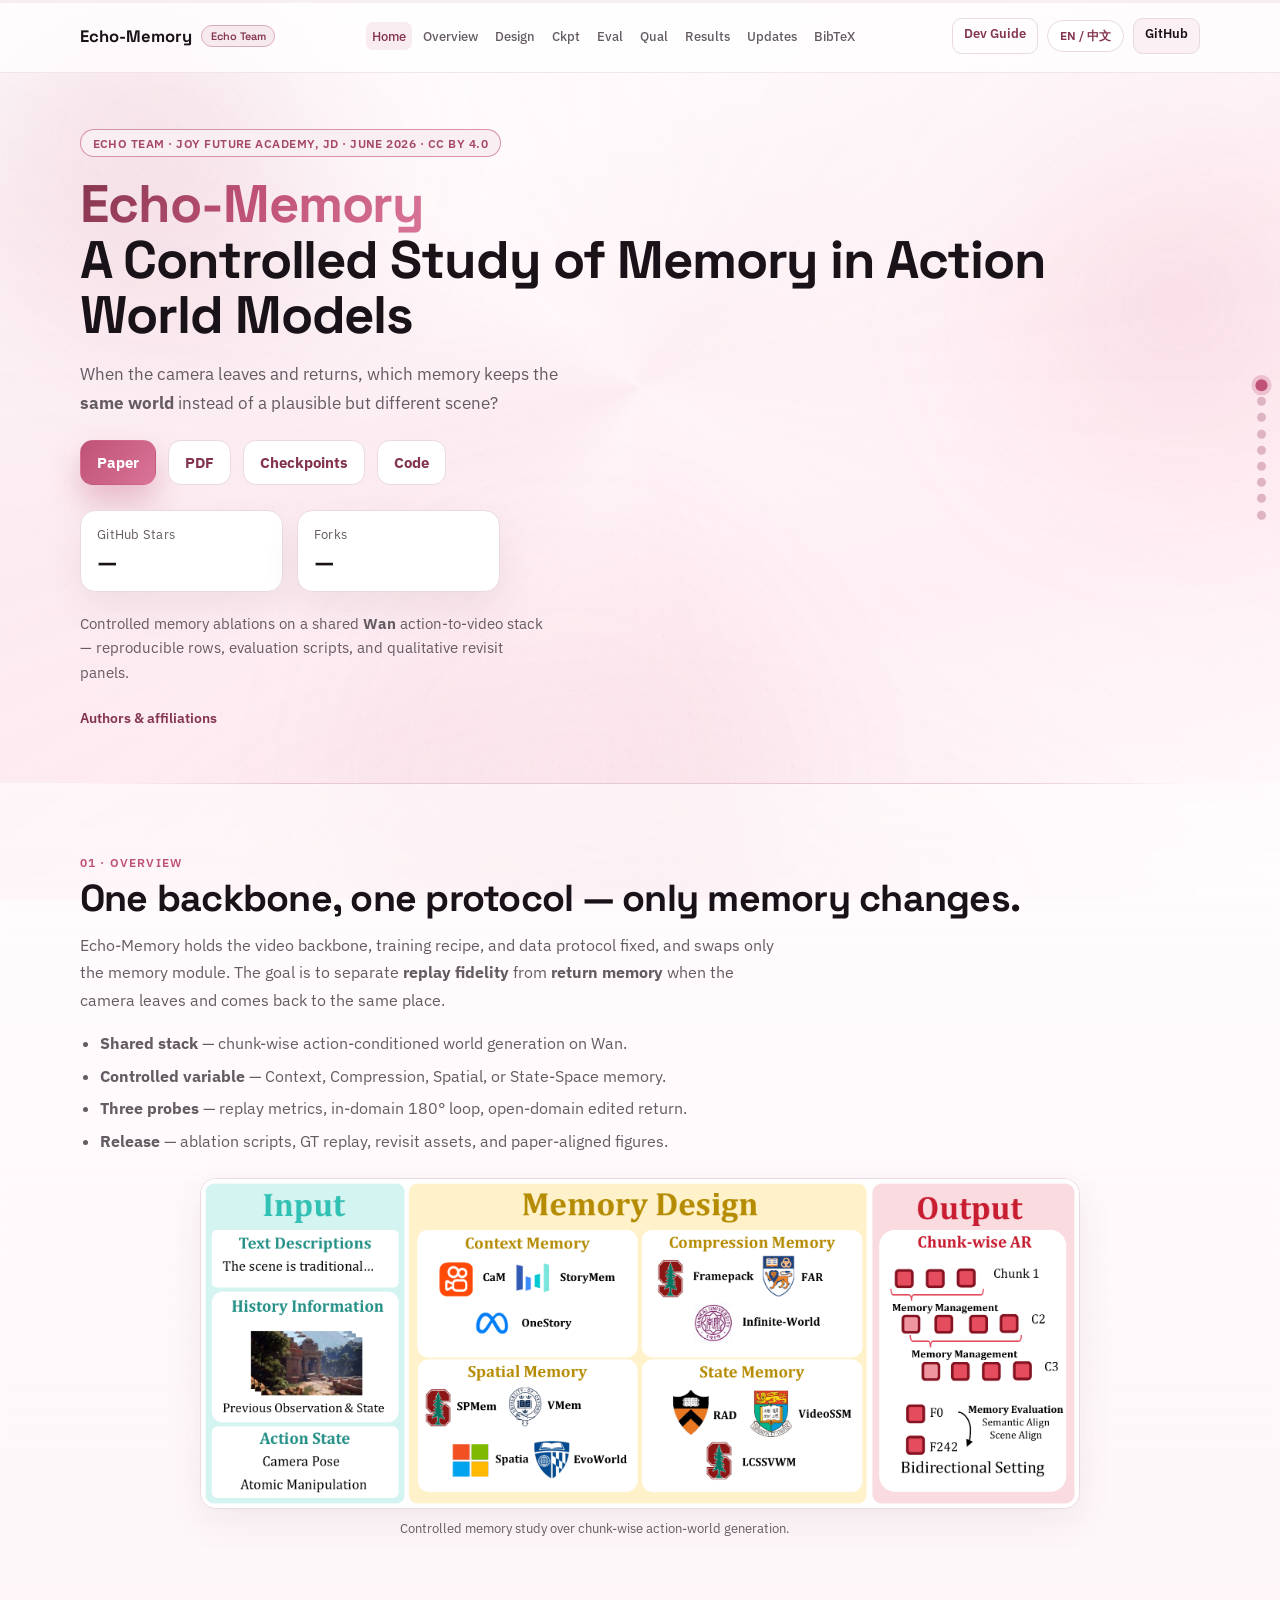
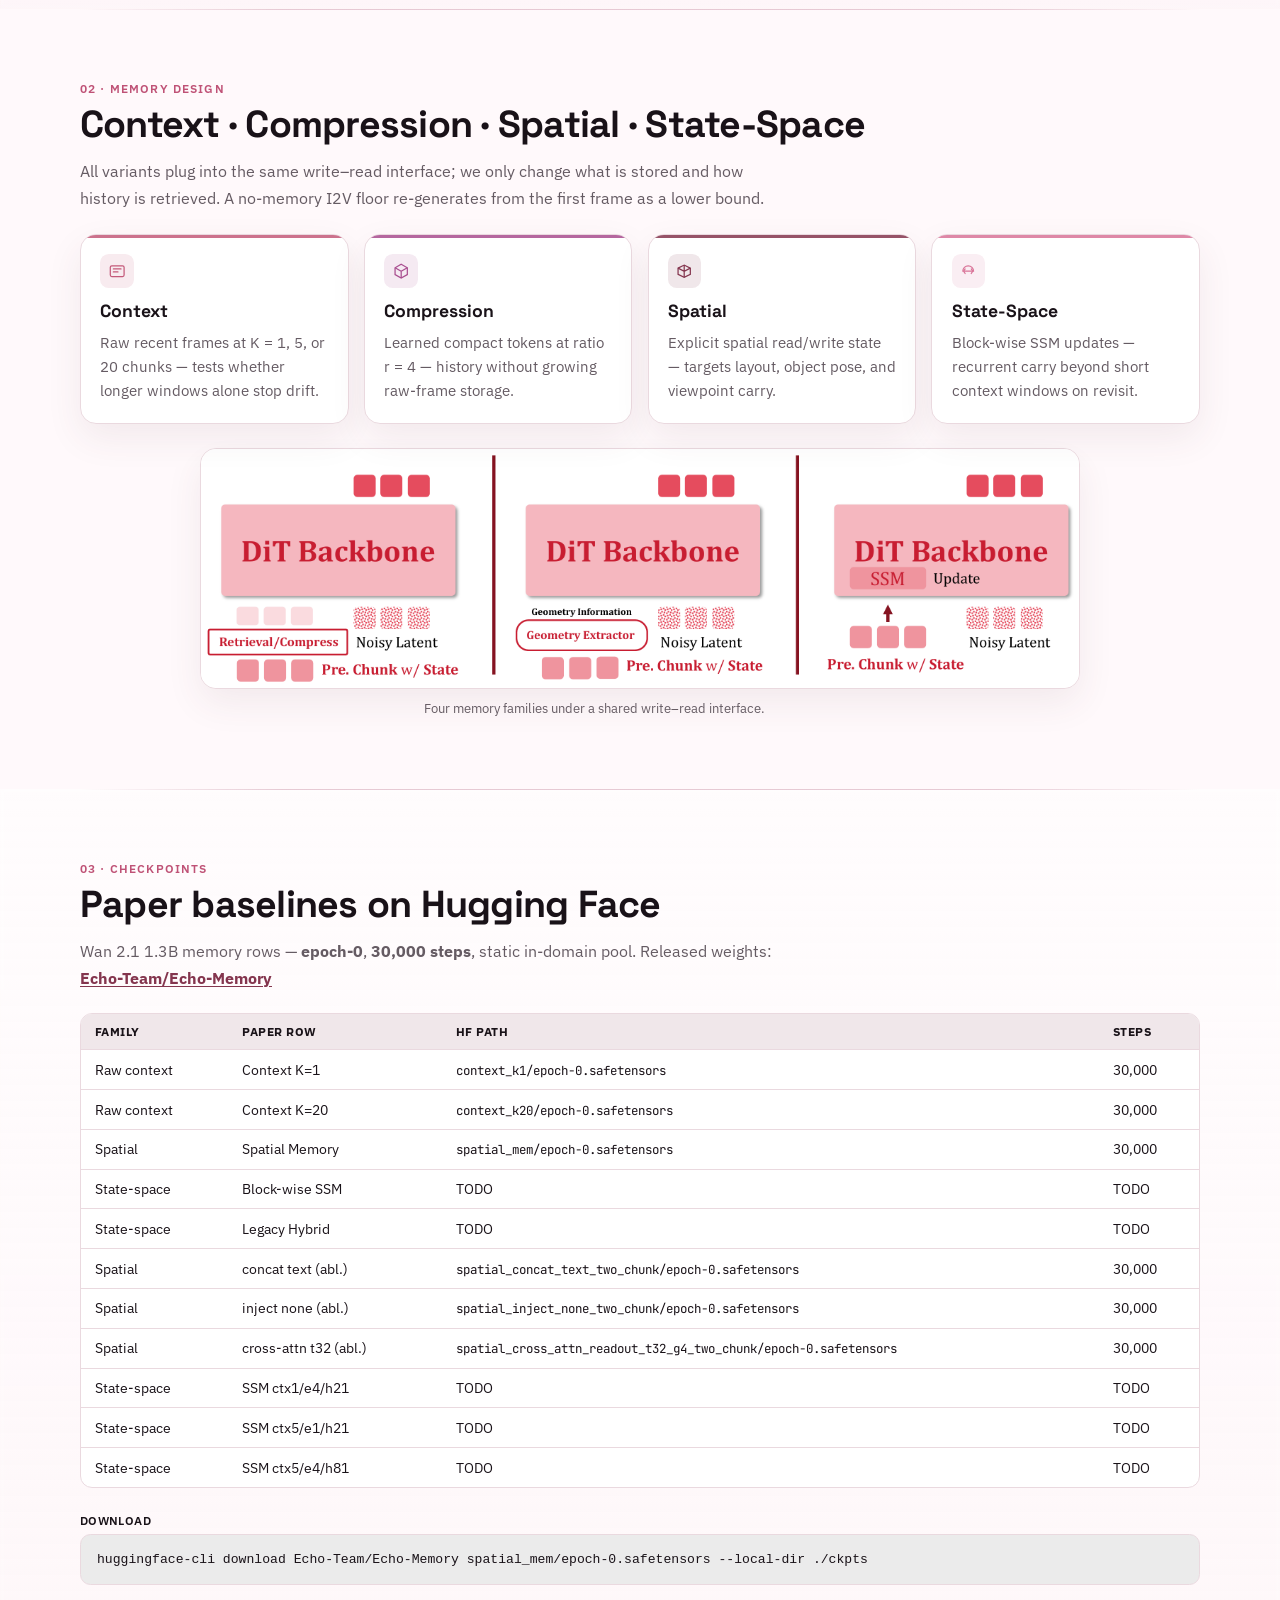
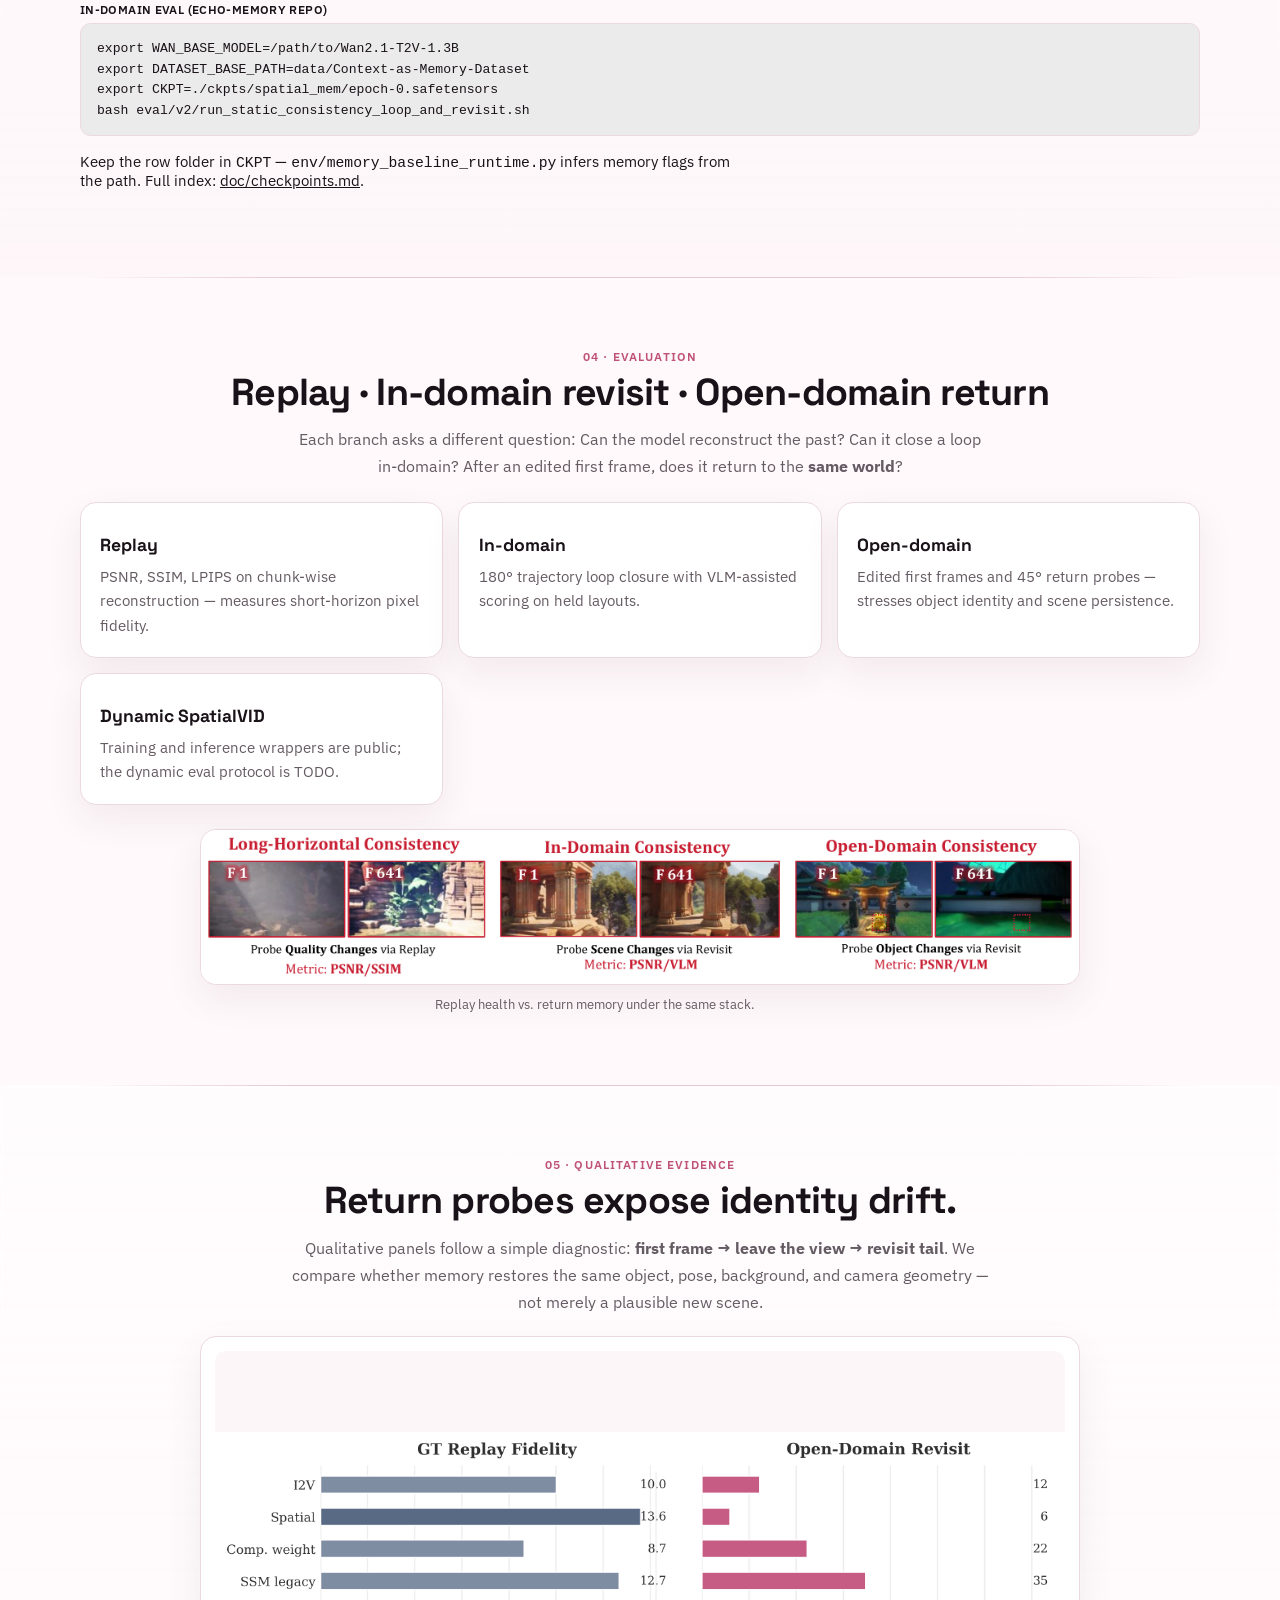
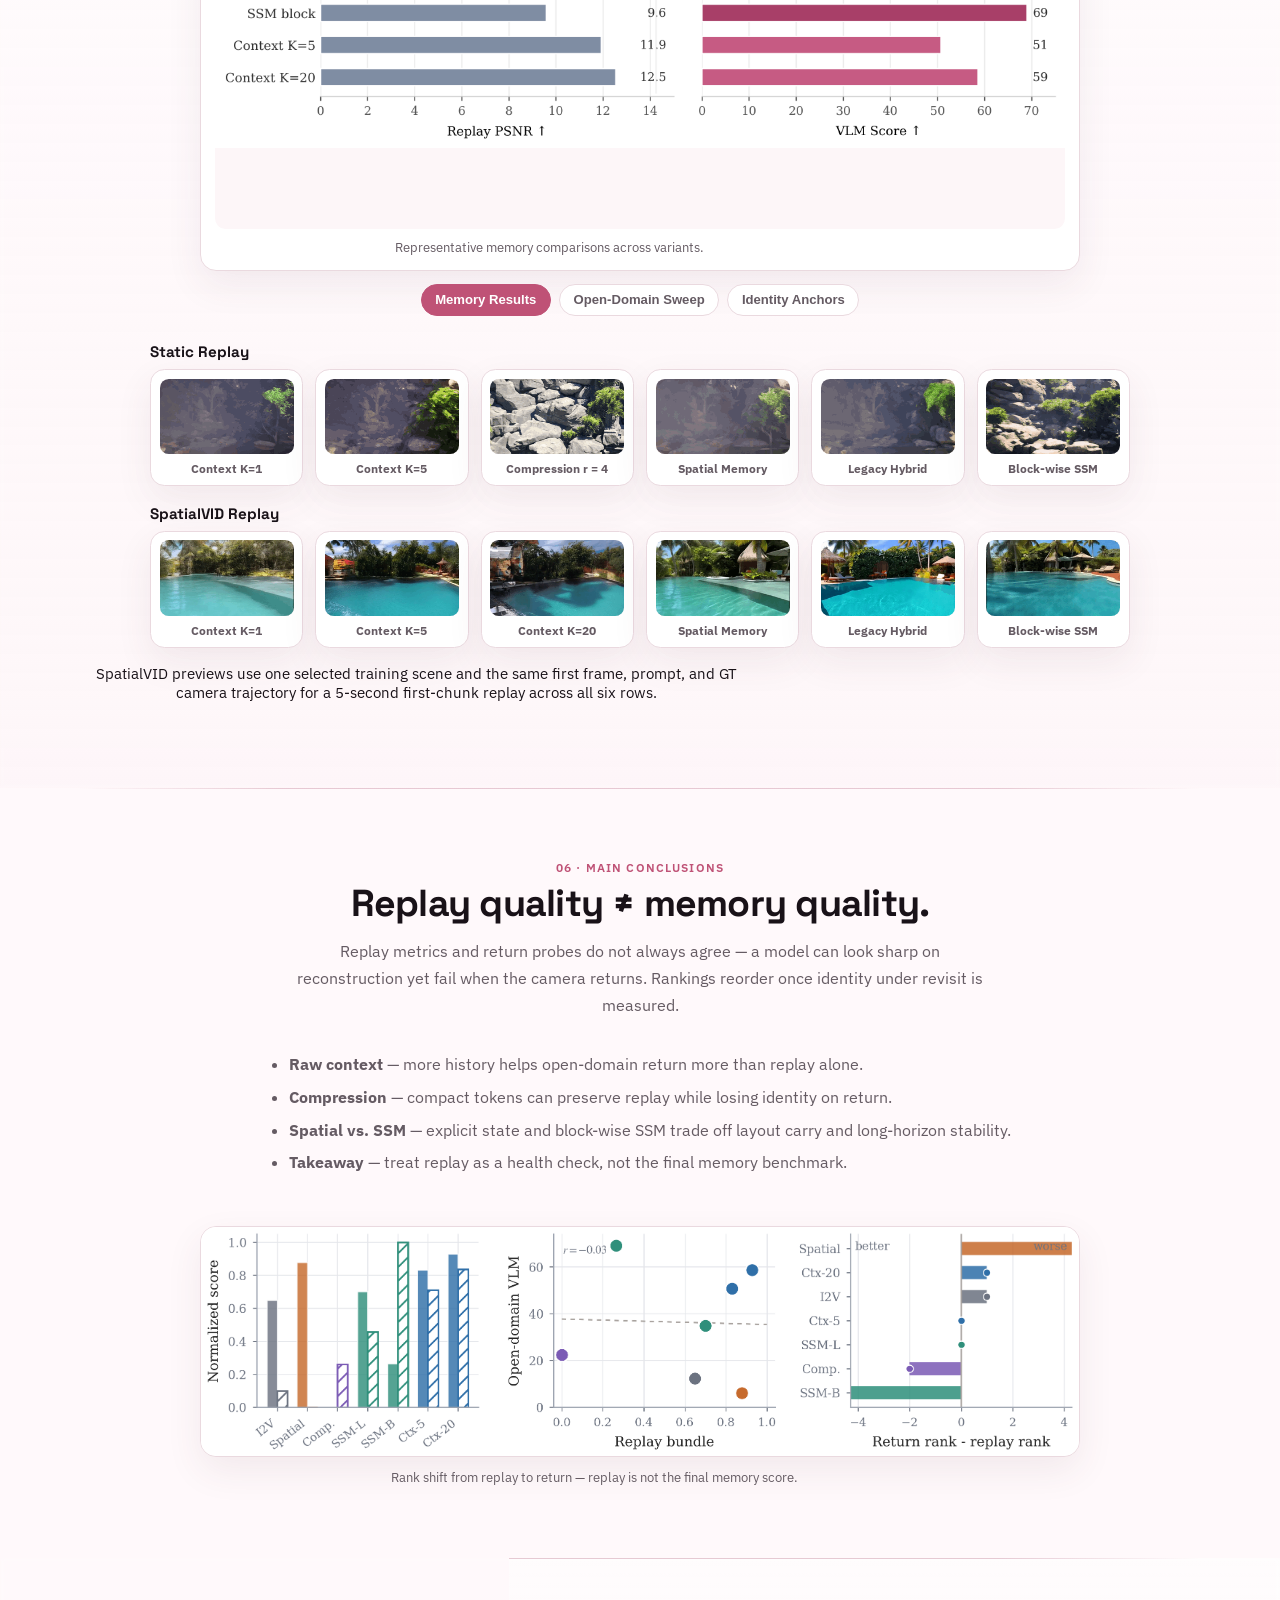
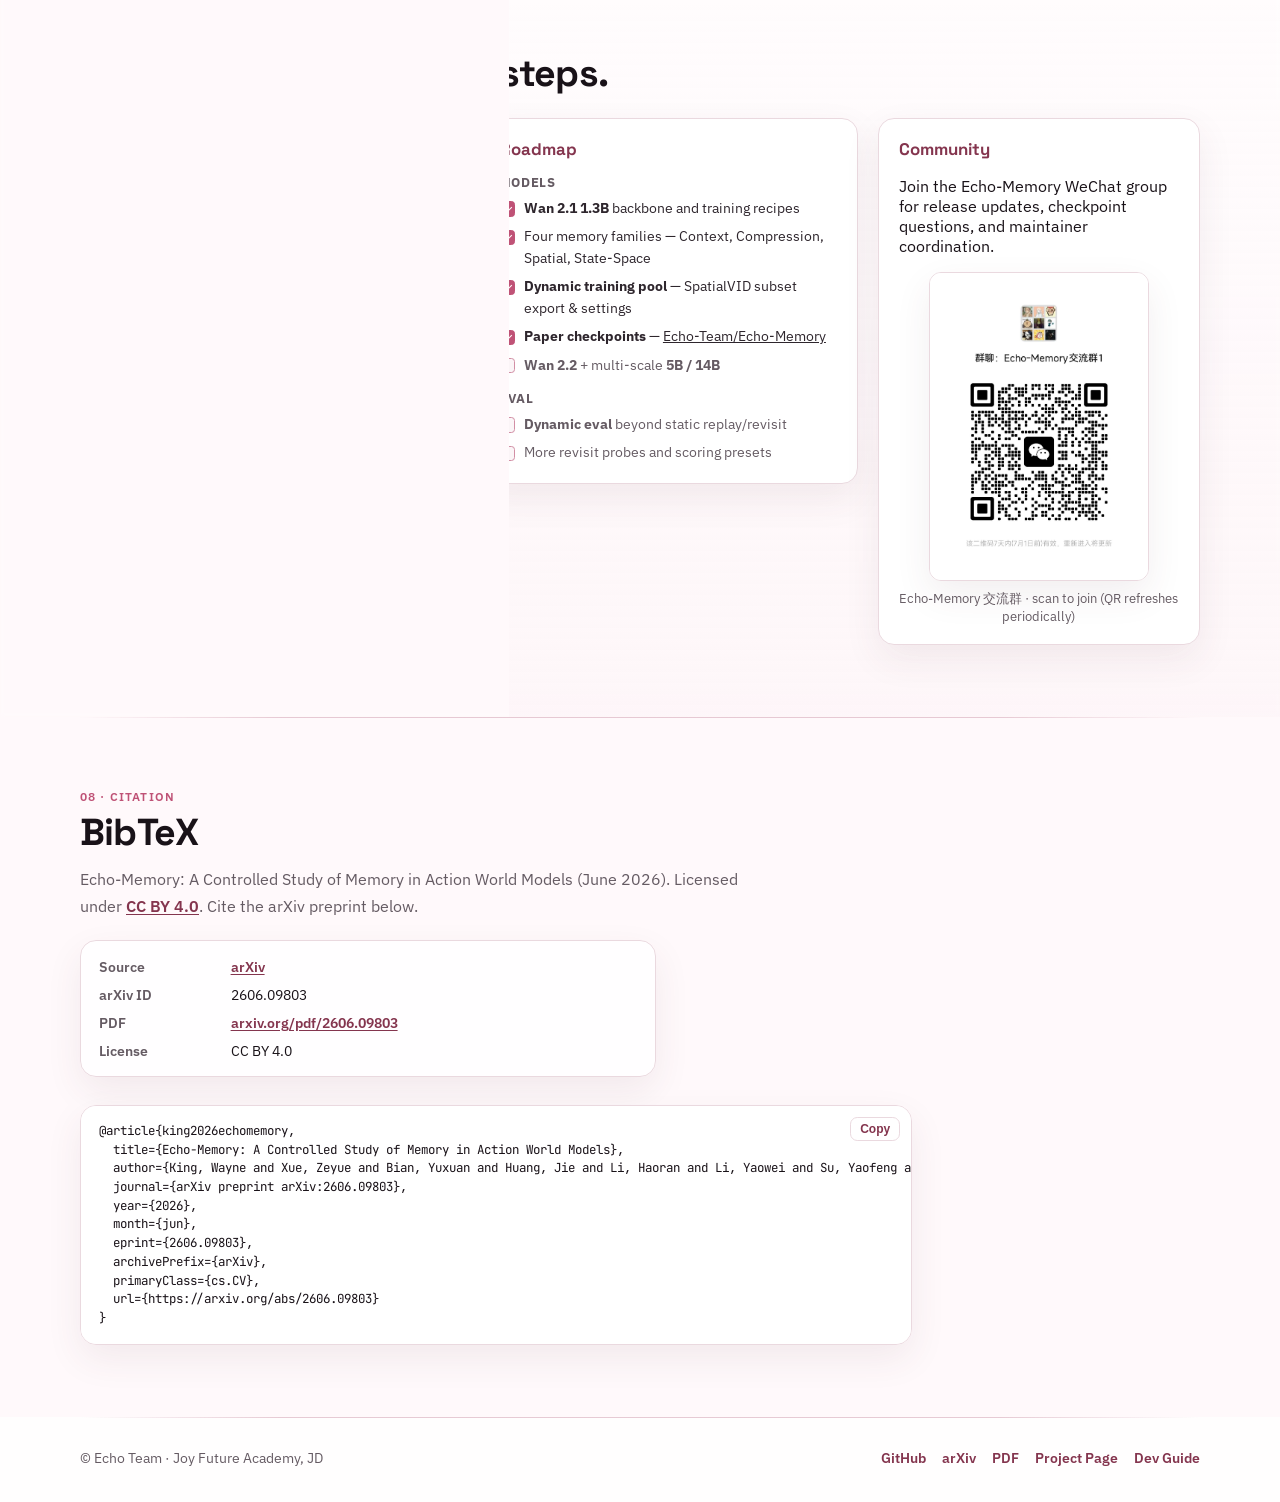
==== index.html @ b12a29c8 "Publish project page from main (80a9680)" ====
<!DOCTYPE html>
<html lang="en">
<head>
  <meta charset="utf-8" />
  <meta name="viewport" content="width=device-width, initial-scale=1" />
  <title>Echo-Memory | Echo Team</title>
  <meta
    name="description"
    content="Echo-Memory: A controlled study of memory mechanisms in action-conditioned world models."
  />
  <link rel="preconnect" href="https://fonts.googleapis.com" />
  <link rel="preconnect" href="https://fonts.gstatic.com" crossorigin />
  <link
    href="https://fonts.googleapis.com/css2?family=Space+Grotesk:wght@400;500;600;700&family=IBM+Plex+Sans:wght@400;500;600;700&family=JetBrains+Mono:wght@400;600&display=swap"
    rel="stylesheet"
  />
  <link rel="stylesheet" href="style.css?v=dev-i18n-v1" />
</head>
<body>
  <div class="scroll-progress" aria-hidden="true"><span class="scroll-progress__bar"></span></div>
  <!-- arXiv: https://arxiv.org/abs/2606.09803 -->
  <div class="page-shell">
    <div class="ambient-bg" aria-hidden="true">
      <div class="ambient-orb ambient-orb--rose"></div>
      <div class="ambient-orb ambient-orb--blush"></div>
      <div class="ambient-orb ambient-orb--pearl"></div>
      <div class="ambient-shimmer"></div>
    </div>
    <header class="top-nav" role="banner">
      <div class="container top-nav__inner">
        <a class="brand" href="#hero">
          <span class="brand-name">Echo-Memory</span>
          <span class="brand-team">Echo Team</span>
        </a>
        <nav class="nav-links" aria-label="Sections">
          <a class="nav-link" href="#hero" data-nav="hero">Home</a>
          <a class="nav-link" href="#overview" data-nav="overview">Overview</a>
          <a class="nav-link" href="#design" data-nav="design">Design</a>
          <a class="nav-link" href="#checkpoints" data-nav="checkpoints">Checkpoints</a>
          <a class="nav-link" href="#evaluation" data-nav="evaluation">Eval</a>
          <a class="nav-link" href="#evidence" data-nav="evidence">Evidence</a>
          <a class="nav-link" href="#findings" data-nav="findings">Results</a>
          <a class="nav-link" href="#updates" data-nav="updates">Updates</a>
          <a class="nav-link" href="#bibtex" data-nav="bibtex">BibTeX</a>
        </nav>
        <div class="nav-actions">
          <a class="action-btn action-btn--ghost" href="developer.html" data-i18n="nav.developer">Developer Guide</a>
          <button type="button" class="lang-toggle" id="lang-toggle" data-i18n-attr="aria-label:lang.switch" aria-label="Switch language">
            <span data-lang-current>EN</span> / <span data-lang-alt>中文</span>
          </button>
          <a
            class="action-btn"
            href="https://github.com/Echo-Team-Joy-Future-Academy-JD/Echo-Memory"
            target="_blank"
            rel="noopener noreferrer"
            data-i18n="nav.github"
          >GitHub</a>
          <button
            type="button"
            class="nav-toggle"
            aria-expanded="false"
            aria-controls="nav-menu-mobile"
            id="nav-toggle"
          >
            <span class="sr-only">Menu</span>
            <span></span><span></span><span></span>
          </button>
        </div>
      </div>
      <div class="nav-mobile container" id="nav-menu-mobile" hidden>
        <a class="nav-link" href="#hero" data-nav="hero">Home</a>
        <a class="nav-link" href="#overview" data-nav="overview">Overview</a>
        <a class="nav-link" href="#design" data-nav="design">Design</a>
        <a class="nav-link" href="#checkpoints" data-nav="checkpoints">Checkpoints</a>
        <a class="nav-link" href="#evaluation" data-nav="evaluation">Eval</a>
        <a class="nav-link" href="#evidence" data-nav="evidence">Evidence</a>
        <a class="nav-link" href="#findings" data-nav="findings">Results</a>
        <a class="nav-link" href="#updates" data-nav="updates">Updates</a>
        <a class="nav-link" href="developer.html" data-i18n="nav.developer">Developer Guide</a>
        <a class="nav-link" href="#bibtex" data-nav="bibtex">BibTeX</a>
      </div>
    </header>

    <aside class="slide-dots" aria-label="Section navigation">
      <button type="button" class="is-active" data-slide="hero" data-label="Home" aria-label="Home"></button>
      <button type="button" data-slide="overview" data-label="Overview" aria-label="Overview"></button>
      <button type="button" data-slide="design" data-label="Design" aria-label="Design"></button>
      <button type="button" data-slide="checkpoints" data-label="Checkpoints" aria-label="Checkpoints"></button>
      <button type="button" data-slide="evaluation" data-label="Eval" aria-label="Evaluation"></button>
      <button type="button" data-slide="evidence" data-label="Evidence" aria-label="Evidence"></button>
      <button type="button" data-slide="findings" data-label="Results" aria-label="Results"></button>
      <button type="button" data-slide="updates" data-label="Updates" aria-label="Updates"></button>
      <button type="button" data-slide="bibtex" data-label="BibTeX" aria-label="BibTeX"></button>
    </aside>

    <button type="button" class="back-top" id="back-top" data-i18n-attr="aria-label:backtop" aria-label="Back to top" hidden>
      <svg width="18" height="18" viewBox="0 0 24 24" fill="none" aria-hidden="true">
        <path d="M12 19V5M12 5l-6 6M12 5l6 6" stroke="currentColor" stroke-width="2" stroke-linecap="round" stroke-linejoin="round"/>
      </svg>
    </button>

    <div class="lightbox" id="lightbox" hidden role="dialog" aria-modal="true" data-i18n-attr="aria-label:lightbox.label" aria-label="Expanded figure">
      <button type="button" class="lightbox__close" data-i18n-attr="aria-label:lightbox.close" aria-label="Close">&times;</button>
      <figure class="lightbox__inner">
        <img src="" alt="" id="lightbox-img" />
        <figcaption id="lightbox-caption"></figcaption>
      </figure>
    </div>

    <main id="main-content">
      <section id="hero" class="section section--compact reveal" data-section="hero">
        <div class="container hero hero--single">
          <div>
            <div class="hero-badge" data-i18n="hero.badge">Echo Team · Joy Future Academy, JD · June 2026 · CC BY 4.0</div>
            <h1 class="hero-title">
              <span class="hero-highlight">Echo-Memory</span>
              <br />
              <span data-i18n="hero.title.line2">A Controlled Study of Memory in Action World Models</span>
            </h1>
            <p class="hero-subtitle" data-i18n-html="hero.subtitle">
              When the camera leaves and returns, which memory keeps the <strong>same world</strong>
              instead of a plausible but different scene?
            </p>
            <div class="hero-cta-group">
              <a
                class="cta cta--primary"
                href="https://arxiv.org/abs/2606.09803"
                target="_blank"
                rel="noopener noreferrer"
                data-i18n="hero.cta.paper"
              >Paper</a>
              <a
                class="cta cta--secondary"
                href="https://arxiv.org/pdf/2606.09803"
                target="_blank"
                rel="noopener noreferrer"
                data-i18n="hero.cta.pdf"
              >PDF</a>
              <a
                class="cta cta--secondary"
                href="https://huggingface.co/Echo-Team/Echo-Memory"
                target="_blank"
                rel="noopener noreferrer"
                data-i18n="hero.cta.ckpt"
              >Checkpoints</a>
              <a
                class="cta cta--secondary"
                href="https://github.com/Echo-Team-Joy-Future-Academy-JD/Echo-Memory"
                target="_blank"
                rel="noopener noreferrer"
                data-i18n="hero.cta.code"
              >Code</a>
            </div>

            <div class="metrics-grid metrics-grid--duo">
              <a
                class="metric-card"
                href="https://github.com/Echo-Team-Joy-Future-Academy-JD/Echo-Memory/stargazers"
                target="_blank"
                rel="noopener noreferrer"
                data-badge-url="https://img.shields.io/github/stars/Echo-Team-Joy-Future-Academy-JD/Echo-Memory.json"
              >
                <span class="metric-label" data-i18n="hero.metric.stars">GitHub Stars</span>
                <strong class="metric-value" data-metric-value data-fallback="—">—</strong>
              </a>
              <a
                class="metric-card"
                href="https://github.com/Echo-Team-Joy-Future-Academy-JD/Echo-Memory/network/members"
                target="_blank"
                rel="noopener noreferrer"
                data-badge-url="https://img.shields.io/github/forks/Echo-Team-Joy-Future-Academy-JD/Echo-Memory.json"
              >
                <span class="metric-label" data-i18n="hero.metric.forks">Forks</span>
                <strong class="metric-value" data-metric-value data-fallback="—">—</strong>
              </a>
            </div>

            <p class="hero-note" data-i18n-html="hero.note">
              Controlled memory ablations on a shared <strong>Wan</strong> action-to-video stack —
              reproducible rows, evaluation scripts, and qualitative revisit panels.
            </p>

            <details class="authors-fold">
              <summary data-i18n="hero.authors.summary">Authors &amp; affiliations</summary>
              <p class="authors">
                Wayne King, Zeyue Xue, Yuxuan Bian, Jie Huang, Haoran Li, Yaowei Li,
                Yaofeng Su, Yuming Li, Haoyu Wang, Shiyi Zhang, Songchun Zhang,
                Yuwei Niu, Sihan Xu, Junhao Zhuang, Haoyang Huang, Nan Duan
              </p>
              <p class="affiliations" data-i18n="hero.affiliations">
                HKU · Joy Future Academy, JD · CUHK · PKU · Fudan · Tsinghua · HKUST · UMich
              </p>
            </details>
          </div>
        </div>
      </section>

      <section id="overview" class="section reveal" data-section="overview">
        <div class="container">
          <p class="section-kicker" data-i18n="overview.kicker">01 · Overview</p>
          <h2 class="section-title" data-i18n="overview.title">One backbone, one protocol — only memory changes.</h2>
          <p class="section-lead" data-i18n-html="overview.lead">
            Echo-Memory holds the video backbone, training recipe, and data protocol fixed, and
            swaps only the memory module. The goal is to separate <strong>replay fidelity</strong>
            from <strong>return memory</strong> when the camera leaves and comes back to the same place.
          </p>
          <ul class="bullet-list">
            <li data-i18n-html="overview.b1"><strong>Shared stack</strong> — chunk-wise action-conditioned world generation on Wan.</li>
            <li data-i18n-html="overview.b2"><strong>Controlled variable</strong> — Context, Compression, Spatial, or State-Space memory.</li>
            <li data-i18n-html="overview.b3"><strong>Three probes</strong> — replay metrics, in-domain 180° loop, open-domain edited return.</li>
            <li data-i18n-html="overview.b4"><strong>Release</strong> — ablation scripts, GT replay, revisit assets, and paper-aligned figures.</li>
          </ul>
          <figure class="section-figure" data-zoomable>
            <img src="assets/figure_1_abs_framework.png?v=fig1-crop" data-i18n-attr="alt:overview.fig.alt" alt="Echo-Memory framework overview" />
            <figcaption data-i18n-html="overview.fig.cap">Controlled memory study over chunk-wise action-world generation. <span class="zoom-hint">Click to expand</span></figcaption>
          </figure>
        </div>
      </section>

      <section id="design" class="section reveal" data-section="design">
        <div class="container">
          <p class="section-kicker" data-i18n="design.kicker">02 · Memory Design</p>
          <h2 class="section-title" data-i18n="design.title">Context · Compression · Spatial · State-Space</h2>
          <p class="section-lead" data-i18n="design.lead">
            All variants plug into the same write–read interface; we only change what is stored and how
            history is retrieved. A no-memory I2V floor re-generates from the first frame as a lower bound.
          </p>
          <div class="feature-grid">
            <article class="card card--accent" data-accent="context">
              <div class="card-icon" aria-hidden="true">
                <svg viewBox="0 0 24 24" fill="none"><rect x="3" y="5" width="18" height="14" rx="2" stroke="currentColor" stroke-width="1.6"/><path d="M7 9h10M7 13h6" stroke="currentColor" stroke-width="1.6" stroke-linecap="round"/></svg>
              </div>
              <h3 data-i18n="design.context.title">Context</h3>
              <p data-i18n="design.context.body">Raw recent frames at K = 1, 5, or 20 chunks — tests whether longer windows alone stop drift.</p>
            </article>
            <article class="card card--accent" data-accent="compression">
              <div class="card-icon" aria-hidden="true">
                <svg viewBox="0 0 24 24" fill="none"><path d="M12 3l8 4.5v9L12 21l-8-4.5v-9L12 3z" stroke="currentColor" stroke-width="1.6"/><path d="M12 12l8-4.5M12 12v9M12 12L4 7.5" stroke="currentColor" stroke-width="1.6"/></svg>
              </div>
              <h3 data-i18n="design.compression.title">Compression</h3>
              <p data-i18n="design.compression.body">Learned compact tokens at ratio r = 4 — history without growing raw-frame storage.</p>
            </article>
            <article class="card card--accent" data-accent="spatial">
              <div class="card-icon" aria-hidden="true">
                <svg viewBox="0 0 24 24" fill="none"><path d="M4 8l8-4 8 4v8l-8 4-8-4V8z" stroke="currentColor" stroke-width="1.6"/><path d="M12 4v16M4 8l8 4 8-4" stroke="currentColor" stroke-width="1.6"/></svg>
              </div>
              <h3 data-i18n="design.spatial.title">Spatial</h3>
              <p data-i18n="design.spatial.body">Explicit spatial read/write state — targets layout, object pose, and viewpoint carry.</p>
            </article>
            <article class="card card--accent" data-accent="ssm">
              <div class="card-icon" aria-hidden="true">
                <svg viewBox="0 0 24 24" fill="none"><path d="M5 12a7 7 0 0114 0" stroke="currentColor" stroke-width="1.6" stroke-linecap="round"/><path d="M8 12h8M16 9l2 3-2 3M8 9l-2 3 2 3" stroke="currentColor" stroke-width="1.6" stroke-linecap="round" stroke-linejoin="round"/></svg>
              </div>
              <h3 data-i18n="design.ssm.title">State-Space</h3>
              <p data-i18n="design.ssm.body">Block-wise SSM updates — recurrent carry beyond short context windows on revisit.</p>
            </article>
          </div>
          <figure class="section-figure" data-zoomable>
            <img src="assets/figure_2_mem_overview.png" data-i18n-attr="alt:design.fig.alt" alt="Memory design matrix" />
            <figcaption data-i18n-html="design.fig.cap">Four memory families under a shared write–read interface. <span class="zoom-hint">Click to expand</span></figcaption>
          </figure>
        </div>
      </section>

      <section id="checkpoints" class="section reveal" data-section="checkpoints">
        <div class="container">
          <p class="section-kicker" data-i18n="ckpt.kicker">03 · Checkpoints</p>
          <h2 class="section-title" data-i18n="ckpt.title">Paper baselines on Hugging Face</h2>
          <p class="section-lead" data-i18n-html="ckpt.lead">
            Wan 2.1 1.3B memory rows — <strong>epoch-0</strong>, <strong>30,000 steps</strong>, static in-domain pool.
            Released weights:
            <a href="https://huggingface.co/Echo-Team/Echo-Memory" target="_blank" rel="noopener noreferrer"><strong>Echo-Team/Echo-Memory</strong></a>
          </p>
          <div class="table-wrap">
            <table class="ckpt-table">
              <thead>
                <tr>
                  <th data-i18n="ckpt.th.family">Family</th>
                  <th data-i18n="ckpt.th.row">Paper row</th>
                  <th data-i18n="ckpt.th.path">HF path</th>
                  <th data-i18n="ckpt.th.steps">Steps</th>
                </tr>
              </thead>
              <tbody>
                <tr><td>Raw context</td><td>Context K=1</td><td><code>context_k1/epoch-0.safetensors</code></td><td>30,000</td></tr>
                <tr><td>Raw context</td><td>Context K=20</td><td><code>context_k20/epoch-0.safetensors</code></td><td>30,000</td></tr>
                <tr><td>Spatial</td><td>Spatial Memory</td><td><code>spatial_mem/epoch-0.safetensors</code></td><td>30,000</td></tr>
                <tr><td>State-space</td><td>Block-wise SSM</td><td>TODO</td><td>TODO</td></tr>
                <tr><td>State-space</td><td>Legacy Hybrid</td><td>TODO</td><td>TODO</td></tr>
                <tr><td>Spatial</td><td>concat text (abl.)</td><td><code>spatial_concat_text_two_chunk/epoch-0.safetensors</code></td><td>30,000</td></tr>
                <tr><td>Spatial</td><td>inject none (abl.)</td><td><code>spatial_inject_none_two_chunk/epoch-0.safetensors</code></td><td>30,000</td></tr>
                <tr><td>Spatial</td><td>cross-attn t32 (abl.)</td><td><code>spatial_cross_attn_readout_t32_g4_two_chunk/epoch-0.safetensors</code></td><td>30,000</td></tr>
                <tr><td>State-space</td><td>SSM ctx1/e4/h21</td><td>TODO</td><td>TODO</td></tr>
                <tr><td>State-space</td><td>SSM ctx5/e1/h21</td><td>TODO</td><td>TODO</td></tr>
                <tr><td>State-space</td><td>SSM ctx5/e4/h81</td><td>TODO</td><td>TODO</td></tr>
              </tbody>
            </table>
          </div>
          <div class="code-block-wrap">
            <p class="code-block-label" data-i18n="ckpt.label.download">Download</p>
            <pre class="code-block"><code>huggingface-cli download Echo-Team/Echo-Memory spatial_mem/epoch-0.safetensors --local-dir ./ckpts</code></pre>
          </div>
          <div class="code-block-wrap">
            <p class="code-block-label" data-i18n="ckpt.label.eval">In-domain eval (Echo-Memory repo)</p>
            <pre class="code-block"><code>export WAN_BASE_MODEL=/path/to/Wan2.1-T2V-1.3B
export DATASET_BASE_PATH=data/Context-as-Memory-Dataset
export CKPT=./ckpts/spatial_mem/epoch-0.safetensors
bash eval/v2/run_static_consistency_loop_and_revisit.sh</code></pre>
          </div>
          <p class="section-note" data-i18n-html="ckpt.note">
            Keep the row folder in <code>CKPT</code> — <code>env/memory_baseline_runtime.py</code> infers memory flags from the path.
            Full index:
            <a href="https://github.com/Echo-Team-Joy-Future-Academy-JD/Echo-Memory/blob/main/doc/checkpoints.md" target="_blank" rel="noopener noreferrer">doc/checkpoints.md</a>.
          </p>
        </div>
      </section>

      <section id="evaluation" class="section section--center reveal" data-section="evaluation">
        <div class="container">
          <p class="section-kicker" data-i18n="eval.kicker">04 · Evaluation</p>
          <h2 class="section-title" data-i18n="eval.title">Replay · In-domain revisit · Open-domain return</h2>
          <p class="section-lead" data-i18n-html="eval.lead">
            Each branch asks a different question: Can the model reconstruct the past? Can it close a loop
            in-domain? After an edited first frame, does it return to the <strong>same world</strong>?
          </p>
          <div class="feature-grid feature-grid--three">
            <article class="card">
              <h3 data-i18n="eval.replay.title">Replay</h3>
              <p data-i18n="eval.replay.body">PSNR, SSIM, LPIPS on chunk-wise reconstruction — measures short-horizon pixel fidelity.</p>
            </article>
            <article class="card">
              <h3 data-i18n="eval.indomain.title">In-domain</h3>
              <p data-i18n="eval.indomain.body">180° trajectory loop closure with VLM-assisted scoring on held layouts.</p>
            </article>
            <article class="card">
              <h3 data-i18n="eval.opendomain.title">Open-domain</h3>
              <p data-i18n="eval.opendomain.body">Edited first frames and 45° return probes — stresses object identity and scene persistence.</p>
            </article>
            <article class="card">
              <h3 data-i18n="eval.dynamic.title">Dynamic SpatialVID</h3>
              <p data-i18n="eval.dynamic.body">Training and inference wrappers are public; the dynamic eval protocol is TODO.</p>
            </article>
          </div>
          <figure class="section-figure" data-zoomable>
            <img src="assets/figure_3_mem_eval.png" data-i18n-attr="alt:eval.fig.alt" alt="Three-branch evaluation summary" />
            <figcaption data-i18n-html="eval.fig.cap">Replay health vs. return memory under the same stack. <span class="zoom-hint">Click to expand</span></figcaption>
          </figure>
        </div>
      </section>

      <section id="evidence" class="section section--center reveal" data-section="evidence">
        <div class="container">
          <p class="section-kicker" data-i18n="evidence.kicker">05 · Qualitative Evidence</p>
          <h2 class="section-title" data-i18n="evidence.title">Return probes expose identity drift.</h2>
          <p class="section-lead" data-i18n-html="evidence.lead">
            Qualitative panels follow a simple diagnostic: <strong>first frame → leave the view → revisit tail</strong>.
            We compare whether memory restores the same object, pose, background, and camera geometry —
            not merely a plausible new scene.
          </p>
          <div class="qual-viewer" data-qual-viewer>
            <figure class="qual-stage" data-zoomable>
              <div class="qual-stage__media">
                <img
                  data-qual-image
                  class="is-active"
                  src="assets/representative_memory_results.png"
                  alt="Representative memory comparisons"
                />
              </div>
              <figcaption data-qual-caption data-i18n-html="evidence.cap1">Representative memory comparisons across variants. <span class="zoom-hint">Click to expand</span></figcaption>
            </figure>
            <div class="qual-chips" role="tablist" aria-label="Evidence panels">
              <button
                class="qual-chip is-active"
                type="button"
                role="tab"
                aria-selected="true"
                data-src="assets/representative_memory_results.png"
                data-alt="Representative memory comparisons"
                data-caption-key="evidence.cap1"
                data-caption="Representative memory comparisons across variants."
              >Memory Results</button>
              <button
                class="qual-chip"
                type="button"
                role="tab"
                aria-selected="false"
                data-src="assets/representative_sweep_panel.png"
                data-alt="Open-domain return sweep"
                data-caption="Open-domain return sweep across the design matrix."
              >Open-Domain Sweep</button>
              <button
                class="qual-chip"
                type="button"
                role="tab"
                aria-selected="false"
                data-src="assets/open_domain_revisit_panel.png"
                data-alt="Edited first frames"
                data-caption="Edited first frames for open-domain return probes."
              >Identity Anchors</button>
            </div>
          </div>
          <div class="demo-grid" aria-label="Static and SpatialVID replay demos">
            <h3 class="demo-grid__label">Static Replay</h3>
            <figure>
              <img src="assets/readme_previews/context_k1_replay_gt.gif" alt="Static Context K=1 replay">
              <figcaption>Context K=1</figcaption>
            </figure>
            <figure>
              <img src="assets/readme_previews/context_k5_replay_gt.gif" alt="Static Context K=5 replay">
              <figcaption>Context K=5</figcaption>
            </figure>
            <figure>
              <img src="assets/readme_previews/framepack_len_r4_replay_gt.gif" alt="Static Compression r=4 replay">
              <figcaption>Compression r = 4</figcaption>
            </figure>
            <figure>
              <img src="assets/readme_previews/spatial_memory_replay_gt.gif" alt="Static Spatial Memory replay">
              <figcaption>Spatial Memory</figcaption>
            </figure>
            <figure>
              <img src="assets/readme_previews/ssm_legacy_replay_gt.gif" alt="Static legacy VideoSSM replay">
              <figcaption>Legacy Hybrid</figcaption>
            </figure>
            <figure>
              <img src="assets/readme_previews/ssm_blockwise_replay_gt.gif" alt="Static Block-wise SSM replay">
              <figcaption>Block-wise SSM</figcaption>
            </figure>
            <h3 class="demo-grid__label">SpatialVID Replay</h3>
            <figure>
              <img src="assets/readme_previews/dyn_context_k1_replay.gif" alt="Dynamic Context K=1 replay">
              <figcaption>Context K=1</figcaption>
            </figure>
            <figure>
              <img src="assets/readme_previews/dyn_context_k5_replay.gif" alt="Dynamic Context K=5 replay">
              <figcaption>Context K=5</figcaption>
            </figure>
            <figure>
              <img src="assets/readme_previews/dyn_context_k20_replay.gif" alt="Dynamic Context K=20 replay">
              <figcaption>Context K=20</figcaption>
            </figure>
            <figure>
              <img src="assets/readme_previews/dyn_spatial_memory_replay.gif" alt="Dynamic Spatial Memory replay">
              <figcaption>Spatial Memory</figcaption>
            </figure>
            <figure>
              <img src="assets/readme_previews/dyn_ssm_legacy_replay.gif" alt="Dynamic legacy VideoSSM replay">
              <figcaption>Legacy Hybrid</figcaption>
            </figure>
            <figure>
              <img src="assets/readme_previews/dyn_ssm_blockwise_replay.gif" alt="Dynamic Block-wise SSM replay">
              <figcaption>Block-wise SSM</figcaption>
            </figure>
          </div>
          <p class="section-note" data-i18n="evidence.dynamic.note">
            Dynamic previews use one randomly selected training scene replayed with the same first frame, prompt, and GT camera trajectory across all six rows.
          </p>
        </div>
      </section>

      <section id="findings" class="section section--center reveal" data-section="findings">
        <div class="container">
          <p class="section-kicker" data-i18n="findings.kicker">06 · Main Conclusions</p>
          <h2 class="section-title" data-i18n="findings.title">Replay quality ≠ memory quality.</h2>
          <p class="section-lead" data-i18n="findings.lead">
            Replay metrics and return probes do not always agree — a model can look sharp on reconstruction
            yet fail when the camera returns. Rankings reorder once identity under revisit is measured.
          </p>
          <ul class="bullet-list bullet-list--center">
            <li data-i18n-html="findings.b1"><strong>Raw context</strong> — more history helps open-domain return more than replay alone.</li>
            <li data-i18n-html="findings.b2"><strong>Compression</strong> — compact tokens can preserve replay while losing identity on return.</li>
            <li data-i18n-html="findings.b3"><strong>Spatial vs. SSM</strong> — explicit state and block-wise SSM trade off layout carry and long-horizon stability.</li>
            <li data-i18n-html="findings.b4"><strong>Takeaway</strong> — treat replay as a health check, not the final memory benchmark.</li>
          </ul>
          <figure class="section-figure" data-zoomable>
            <img src="assets/replay_revisit_metric_alignment.png" alt="Replay vs revisit metrics" />
            <figcaption data-i18n-html="findings.fig.cap">Rank shift from replay to return — replay is not the final memory score. <span class="zoom-hint">Click to expand</span></figcaption>
          </figure>
        </div>
      </section>

      <section id="updates" class="section reveal" data-section="updates">
        <div class="container">
          <p class="section-kicker" data-i18n="updates.kicker">07 · News &amp; Roadmap</p>
          <h2 class="section-title" data-i18n="updates.title">Release notes and next steps.</h2>

          <div class="updates-grid">
            <div class="updates-panel">
              <h3 class="updates-heading" data-i18n="updates.news">News</h3>
              <ul class="news-feed">
                <li class="news-item">
                  <time datetime="2026-06-13">2026/06/13</time>
                  <p data-i18n-html="updates.news0">
                    SpatialVID support added: dynamic training/inference recipes, 5-second first-chunk replay previews, and dynamic eval TODO.
                  </p>
                </li>
                <li class="news-item">
                  <time datetime="2026-06-06">2026/06/06</time>
                  <p data-i18n-html="updates.news1">
                    Echo-Memory released: paper, project page, public code, replay/revisit eval assets, and baseline checkpoints.
                  </p>
                </li>
              </ul>
            </div>

            <div class="updates-panel">
              <h3 class="updates-heading" data-i18n="updates.roadmap">Roadmap</h3>
              <div class="todo-groups">
                <article class="todo-group">
                  <h4 data-i18n="updates.models">Models</h4>
                  <ul class="todo-list">
                    <li class="is-done">
                      <span class="todo-check is-done" aria-hidden="true"></span>
                      <span data-i18n-html="updates.rm1"><strong>Wan 2.1 1.3B</strong> backbone and training recipes</span>
                    </li>
                    <li class="is-done">
                      <span class="todo-check is-done" aria-hidden="true"></span>
                      <span data-i18n="updates.rm2">Four memory families — Context, Compression, Spatial, State-Space</span>
                    </li>
                    <li class="is-done">
                      <span class="todo-check is-done" aria-hidden="true"></span>
                      <span data-i18n-html="updates.rm3"><strong>Dynamic training pool</strong> — SpatialVID subset export &amp; settings</span>
                    </li>
                    <li class="is-done">
                      <span class="todo-check is-done" aria-hidden="true"></span>
                      <span data-i18n-html="updates.rm4"><strong>Paper checkpoints</strong> — <a href="https://huggingface.co/Echo-Team/Echo-Memory" target="_blank" rel="noopener noreferrer">Echo-Team/Echo-Memory</a></span>
                    </li>
                    <li>
                      <span class="todo-check" aria-hidden="true"></span>
                      <span data-i18n-html="updates.rm5"><strong>Wan 2.2</strong> + multi-scale <strong>5B / 14B</strong></span>
                    </li>
                  </ul>
                </article>
                <article class="todo-group">
                  <h4 data-i18n="updates.eval">Eval</h4>
                  <ul class="todo-list">
                    <li>
                      <span class="todo-check" aria-hidden="true"></span>
                      <span data-i18n-html="updates.re1"><strong>Dynamic eval</strong> beyond static replay/revisit</span>
                    </li>
                    <li>
                      <span class="todo-check" aria-hidden="true"></span>
                      <span data-i18n="updates.re2">More revisit probes and scoring presets</span>
                    </li>
                  </ul>
                </article>
              </div>
            </div>

            <div class="updates-panel community-panel">
              <h3 class="updates-heading" data-i18n="community.title">Community</h3>
              <p data-i18n="community.lead">Join the Echo-Memory WeChat group for release updates, checkpoint questions, and maintainer coordination.</p>
              <figure class="wechat-qr">
                <img
                  class="wechat-qr__photo"
                  src="assets/wechat_group_qrcode.jpg?v=20260701"
                  width="1166"
                  height="1640"
                  alt="Echo-Memory WeChat group QR code"
                  data-i18n-attr="alt:community.qr.alt"
                />
                <figcaption data-i18n="community.qr.caption">Echo-Memory 交流群 · scan to join (QR refreshes periodically)</figcaption>
              </figure>
            </div>
          </div>
        </div>
      </section>

      <section id="bibtex" class="section reveal" data-section="bibtex">
        <div class="container">
          <p class="section-kicker" data-i18n="bibtex.kicker">08 · Citation</p>
          <h2 class="section-title" data-i18n="bibtex.title">BibTeX</h2>
          <p class="section-lead" data-i18n-html="bibtex.lead">
            Echo-Memory: A Controlled Study of Memory in Action World Models (June 2026).
            Licensed under
            <a href="https://creativecommons.org/licenses/by/4.0/" target="_blank" rel="noopener noreferrer">CC BY 4.0</a>.
            Cite the arXiv preprint below.
          </p>
          <div class="cite-switcher">
            <div class="cite-panel is-active">
              <dl class="pub-meta">
                <div class="pub-meta__row">
                  <dt data-i18n="bibtex.source">Source</dt>
                  <dd>
                    <a href="https://arxiv.org/abs/2606.09803" target="_blank" rel="noopener noreferrer">arXiv</a>
                  </dd>
                </div>
                <div class="pub-meta__row">
                  <dt data-i18n="bibtex.arxivid">arXiv ID</dt>
                  <dd>2606.09803</dd>
                </div>
                <div class="pub-meta__row">
                  <dt data-i18n="bibtex.pdf">PDF</dt>
                  <dd>
                    <a href="https://arxiv.org/pdf/2606.09803" target="_blank" rel="noopener noreferrer">arxiv.org/pdf/2606.09803</a>
                  </dd>
                </div>
                <div class="pub-meta__row">
                  <dt data-i18n="bibtex.license">License</dt>
                  <dd>CC BY 4.0</dd>
                </div>
              </dl>
              <div class="bibtex-wrap">
                <button type="button" class="copy-btn" data-copy-target="bibtex-arxiv-block" data-i18n="bibtex.copy">Copy</button>
                <pre class="bibtex" id="bibtex-arxiv-block"><code>@article{king2026echomemory,
  title={Echo-Memory: A Controlled Study of Memory in Action World Models},
  author={King, Wayne and Xue, Zeyue and Bian, Yuxuan and Huang, Jie and Li, Haoran and Li, Yaowei and Su, Yaofeng and Li, Yuming and Wang, Haoyu and Zhang, Shiyi and Zhang, Songchun and Niu, Yuwei and Xu, Sihan and Zhuang, Junhao and Huang, Haoyang and Duan, Nan},
  journal={arXiv preprint arXiv:2606.09803},
  year={2026},
  month={jun},
  eprint={2606.09803},
  archivePrefix={arXiv},
  primaryClass={cs.CV},
  url={https://arxiv.org/abs/2606.09803}
}</code></pre>
              </div>
            </div>
          </div>
        </div>
      </section>
    </main>

    <footer class="footer">
      <div class="container footer-row">
        <div>
          <p class="footer-copy" data-i18n="footer.copy">© Echo Team · Joy Future Academy, JD</p>
        </div>
        <div class="footer-links">
          <a href="https://github.com/Echo-Team-Joy-Future-Academy-JD/Echo-Memory">GitHub</a>
          <a href="https://arxiv.org/abs/2606.09803" target="_blank" rel="noopener noreferrer">arXiv</a>
          <a href="https://arxiv.org/pdf/2606.09803" target="_blank" rel="noopener noreferrer">PDF</a>
          <a href="https://echo-team-joy-future-academy-jd.github.io/Echo-Memory/" data-i18n="footer.pp">Project Page</a>
          <a href="developer.html" data-i18n="nav.developer">Developer Guide</a>
        </div>
        <p class="build-id" hidden aria-hidden="true">site-build-80a9680</p>
      </div>
    </footer>
  </div>

  <script src="i18n.js?v=lang-v2"></script>
  <script src="i18n-runtime.js?v=lang-v2"></script>
  <script src="site.js?v=lang-v1" defer></script>
</body>
</html>
---- style.css ----
:root {
  --bg: #fffcfd;
  --bg-soft: #fff5f8;
  --surface: #ffffff;
  --surface-2: #fbf0f4;
  --text: #191218;
  --text-soft: #655b63;
  --border: #ead9df;
  --brand: #bf5276;
  --brand-2: #d97498;
  --accent: #84354e;
  --ring: rgba(191, 82, 118, 0.28);
  --shadow: 0 14px 36px rgba(93, 45, 61, 0.08);
  --shadow-lg: 0 22px 48px rgba(93, 45, 61, 0.12);
  --nav-h: 72px;
  --figure-max: 880px;
  --ease-out: cubic-bezier(0.22, 1, 0.36, 1);
}

*,
*::before,
*::after {
  box-sizing: border-box;
}

html {
  scroll-behavior: smooth;
  scroll-snap-type: y proximity;
  scroll-padding-top: var(--nav-h);
}

body {
  margin: 0;
  font-family: "IBM Plex Sans", system-ui, -apple-system, "Segoe UI", Roboto, sans-serif;
  color: var(--text);
  background-color: #fff9fb;
  min-height: 100vh;
}

a {
  color: inherit;
}

img {
  max-width: 100%;
  display: block;
}

.sr-only {
  position: absolute;
  width: 1px;
  height: 1px;
  padding: 0;
  margin: -1px;
  overflow: hidden;
  clip: rect(0, 0, 0, 0);
  border: 0;
}

.page-shell {
  position: relative;
  width: 100%;
  overflow-x: hidden;
  isolation: isolate;
}

#main-content {
  width: 100%;
  position: relative;
  z-index: 1;
}

/* Ambient background — layered gradients + slow motion */
.ambient-bg {
  position: fixed;
  inset: 0;
  z-index: -3;
  pointer-events: none;
  overflow: hidden;
  background: linear-gradient(
    165deg,
    #fffcfd 0%,
    #fff6f9 38%,
    #fff0f5 68%,
    #fffbfc 100%
  );
}

.ambient-orb {
  position: absolute;
  border-radius: 50%;
  filter: blur(72px);
  opacity: 0.55;
  will-change: transform;
}

.ambient-orb--rose {
  width: min(58vw, 520px);
  height: min(58vw, 520px);
  top: -12%;
  left: -8%;
  background: radial-gradient(
    circle,
    rgba(191, 82, 118, 0.42) 0%,
    rgba(191, 82, 118, 0.12) 45%,
    transparent 70%
  );
  animation: orbDriftRose 22s ease-in-out infinite;
}

.ambient-orb--blush {
  width: min(50vw, 460px);
  height: min(50vw, 460px);
  top: 8%;
  right: -10%;
  background: radial-gradient(
    circle,
    rgba(217, 116, 152, 0.38) 0%,
    rgba(255, 182, 198, 0.14) 50%,
    transparent 72%
  );
  animation: orbDriftBlush 26s ease-in-out infinite;
}

.ambient-orb--pearl {
  width: min(64vw, 580px);
  height: min(64vw, 580px);
  bottom: -18%;
  left: 22%;
  background: radial-gradient(
    circle,
    rgba(255, 220, 230, 0.5) 0%,
    rgba(191, 82, 118, 0.1) 40%,
    transparent 68%
  );
  animation: orbDriftPearl 30s ease-in-out infinite;
}

.ambient-shimmer {
  position: absolute;
  inset: -20%;
  background: conic-gradient(
    from 200deg at 50% 45%,
    transparent 0deg,
    rgba(191, 82, 118, 0.06) 55deg,
    transparent 110deg,
    rgba(217, 116, 152, 0.05) 200deg,
    transparent 280deg,
    rgba(255, 200, 215, 0.04) 330deg,
    transparent 360deg
  );
  animation: shimmerRotate 48s linear infinite;
  opacity: 0.9;
}

.page-shell::before {
  content: "";
  position: fixed;
  inset: 0;
  pointer-events: none;
  opacity: 0.2;
  background-image: radial-gradient(circle, rgba(191, 82, 118, 0.11) 1px, transparent 1px);
  background-size: 26px 26px;
  z-index: -2;
  animation: gridPulse 8s ease-in-out infinite;
}

.page-shell::after {
  content: "";
  position: fixed;
  inset: 0;
  pointer-events: none;
  z-index: -1;
  background:
    radial-gradient(ellipse 120% 80% at 50% 0%, rgba(255, 255, 255, 0.55), transparent 55%),
    radial-gradient(ellipse 90% 60% at 50% 100%, rgba(191, 82, 118, 0.06), transparent 50%);
}

@keyframes orbDriftRose {
  0%,
  100% {
    transform: translate(0, 0) scale(1);
  }
  33% {
    transform: translate(4%, 6%) scale(1.06);
  }
  66% {
    transform: translate(2%, 3%) scale(0.96);
  }
}

@keyframes orbDriftBlush {
  0%,
  100% {
    transform: translate(0, 0) scale(1);
  }
  40% {
    transform: translate(-5%, 4%) scale(1.08);
  }
  70% {
    transform: translate(-2%, 7%) scale(0.94);
  }
}

@keyframes orbDriftPearl {
  0%,
  100% {
    transform: translate(0, 0) scale(1);
  }
  50% {
    transform: translate(6%, -4%) scale(1.05);
  }
}

@keyframes shimmerRotate {
  from {
    transform: rotate(0deg);
  }
  to {
    transform: rotate(360deg);
  }
}

@keyframes gridPulse {
  0%,
  100% {
    opacity: 0.18;
  }
  50% {
    opacity: 0.24;
  }
}

.container {
  width: min(1120px, calc(100% - 2rem));
  margin: 0 auto;
}

/* Scroll progress */
.scroll-progress {
  position: fixed;
  top: 0;
  left: 0;
  right: 0;
  height: 3px;
  z-index: 70;
  pointer-events: none;
  background: color-mix(in srgb, var(--border) 40%, transparent);
}

.scroll-progress__bar {
  display: block;
  height: 100%;
  width: 0%;
  background: linear-gradient(90deg, var(--accent), var(--brand), var(--brand-2));
  border-radius: 0 2px 2px 0;
  transition: width 0.08s linear;
  box-shadow: 0 0 12px color-mix(in srgb, var(--brand) 45%, transparent);
}

/* Section scroll snap & progress dots */
.slide-dots {
  position: fixed;
  right: 14px;
  top: 50%;
  z-index: 55;
  transform: translateY(-50%);
  display: flex;
  flex-direction: column;
  gap: 0.45rem;
}

.slide-dots button {
  position: relative;
  width: 9px;
  height: 9px;
  padding: 0;
  border: none;
  border-radius: 50%;
  background: color-mix(in srgb, var(--brand) 28%, var(--border));
  cursor: pointer;
  transition: transform 0.25s var(--ease-out), background 0.25s ease, box-shadow 0.25s ease;
}

.slide-dots button::after {
  content: attr(data-label);
  position: absolute;
  right: calc(100% + 10px);
  top: 50%;
  transform: translateY(-50%) translateX(6px);
  padding: 0.28rem 0.55rem;
  border-radius: 0.4rem;
  background: var(--text);
  color: #fff;
  font-size: 0.68rem;
  font-weight: 600;
  white-space: nowrap;
  opacity: 0;
  pointer-events: none;
  transition: opacity 0.2s ease, transform 0.2s var(--ease-out);
}

.slide-dots button:hover::after,
.slide-dots button:focus-visible::after {
  opacity: 1;
  transform: translateY(-50%) translateX(0);
}

.slide-dots button:hover {
  transform: scale(1.2);
  background: color-mix(in srgb, var(--brand) 55%, var(--border));
}

.slide-dots button.is-active {
  transform: scale(1.35);
  background: var(--brand);
  box-shadow: 0 0 0 3px color-mix(in srgb, var(--brand) 25%, transparent);
}

/* Back to top */
.back-top {
  position: fixed;
  right: 1.1rem;
  bottom: 1.25rem;
  z-index: 56;
  width: 2.6rem;
  height: 2.6rem;
  border: 1px solid color-mix(in srgb, var(--brand) 35%, var(--border));
  border-radius: 50%;
  background: color-mix(in srgb, var(--surface) 88%, transparent);
  backdrop-filter: blur(10px);
  color: var(--accent);
  cursor: pointer;
  box-shadow: var(--shadow);
  display: grid;
  place-items: center;
  transition: transform 0.25s var(--ease-out), opacity 0.25s ease, border-color 0.2s ease;
  opacity: 0;
  pointer-events: none;
}

.back-top.is-visible {
  opacity: 1;
  pointer-events: auto;
}

.back-top:hover {
  transform: translateY(-3px);
  border-color: var(--brand);
}

/* Reveal on scroll */
.reveal {
  opacity: 0;
  transform: translateY(28px);
  transition: opacity 0.65s var(--ease-out), transform 0.65s var(--ease-out);
}

.reveal.is-visible {
  opacity: 1;
  transform: translateY(0);
}

.reveal .card,
.reveal .section-figure,
.reveal .qual-viewer {
  transition-delay: 0.05s;
}

/* Nav */
.top-nav {
  position: sticky;
  top: 0;
  z-index: 60;
  border-bottom: 1px solid color-mix(in srgb, var(--border) 65%, transparent);
  background: color-mix(in srgb, var(--surface) 72%, transparent);
  backdrop-filter: blur(16px) saturate(1.15);
  -webkit-backdrop-filter: blur(16px) saturate(1.15);
  transition: box-shadow 0.3s ease, background 0.3s ease;
}

.top-nav.is-scrolled {
  box-shadow: 0 8px 24px rgba(93, 45, 61, 0.06);
  background: color-mix(in srgb, var(--surface) 92%, transparent);
}

.top-nav__inner {
  min-height: var(--nav-h);
  display: grid;
  grid-template-columns: auto minmax(0, 1fr) auto;
  align-items: center;
  gap: 0.65rem;
}

.brand {
  display: inline-flex;
  align-items: center;
  gap: 0.55rem;
  text-decoration: none;
  font-family: "Space Grotesk", sans-serif;
  font-weight: 700;
  font-size: 1.04rem;
  flex-shrink: 0;
}

.brand:hover {
  text-decoration: none;
}

.brand-name {
  color: var(--text);
}

.brand-team {
  padding: 0.2rem 0.55rem;
  border-radius: 999px;
  font-size: 0.68rem;
  font-weight: 600;
  color: var(--accent);
  background: color-mix(in srgb, var(--brand) 12%, var(--surface));
  border: 1px solid color-mix(in srgb, var(--brand) 35%, var(--border));
}

.nav-links {
  display: flex;
  align-items: center;
  justify-content: center;
  gap: 0.3rem;
  flex-wrap: nowrap;
  min-width: 0;
}

.nav-link {
  text-decoration: none;
  color: var(--text-soft);
  font-size: 0.8rem;
  font-weight: 500;
  padding: 0.35rem 0.38rem;
  white-space: nowrap;
  border-radius: 0.45rem;
  transition: color 0.2s ease, background 0.2s ease;
}

.nav-link:hover,
.nav-link.is-active {
  color: var(--accent);
  background: color-mix(in srgb, var(--brand) 10%, transparent);
  text-decoration: none;
}

.nav-actions {
  display: inline-flex;
  align-items: center;
  gap: 0.55rem;
  flex-shrink: 0;
}

.action-btn {
  border: 1px solid var(--border);
  background: var(--surface-2);
  color: var(--text);
  border-radius: 0.6rem;
  min-height: 2.2rem;
  padding: 0.35rem 0.7rem;
  font-size: 0.82rem;
  font-weight: 600;
  text-decoration: none;
  cursor: pointer;
  transition: transform 0.2s ease, border-color 0.2s ease, background 0.2s ease;
}

.action-btn:hover {
  transform: translateY(-1px);
  border-color: color-mix(in srgb, var(--brand) 58%, var(--border));
  text-decoration: none;
}

.nav-toggle {
  display: none;
  flex-direction: column;
  gap: 5px;
  padding: 8px;
  border: 1px solid var(--border);
  border-radius: 0.5rem;
  background: var(--surface);
  cursor: pointer;
}

.nav-toggle span {
  display: block;
  width: 20px;
  height: 2px;
  background: var(--text);
  border-radius: 2px;
}

.nav-mobile {
  display: none;
  flex-direction: column;
  gap: 0.25rem;
  padding: 0 0 1rem;
  border-top: 1px solid var(--border);
  background: color-mix(in srgb, var(--surface) 95%, transparent);
}

.top-nav.is-open .nav-mobile {
  display: flex;
}

.nav-mobile .nav-link {
  padding: 0.55rem 0.65rem;
}

/* Sections (starVLA-style: normal flow, container max-width) */
.section {
  position: relative;
  padding: 4.5rem 0;
  scroll-margin-top: var(--nav-h);
  scroll-snap-align: start;
}

#main-content > .section + .section::before {
  content: "";
  position: absolute;
  top: 0;
  left: 50%;
  transform: translateX(-50%);
  width: min(1120px, calc(100% - 2rem));
  height: 1px;
  background: linear-gradient(
    90deg,
    transparent 0%,
    color-mix(in srgb, var(--brand) 18%, var(--border)) 18%,
    color-mix(in srgb, var(--brand) 18%, var(--border)) 82%,
    transparent 100%
  );
  opacity: 0.85;
}

#main-content > .section:nth-of-type(even) {
  background: linear-gradient(
    180deg,
    color-mix(in srgb, var(--surface) 55%, transparent) 0%,
    color-mix(in srgb, var(--surface-2) 28%, transparent) 100%
  );
  backdrop-filter: blur(2px);
}

.section--center .container {
  text-align: center;
}

.section--center .section-lead {
  margin-inline: auto;
}

.section--center .feature-grid {
  text-align: left;
}

.section--center .bullet-list {
  display: inline-block;
  text-align: left;
}

.section--center .qual-viewer,
.section--center .section-figure {
  margin-inline: auto;
}

.section--compact {
  padding-top: 3.5rem;
  padding-bottom: 3.5rem;
}


.section-kicker {
  margin: 0 0 0.5rem;
  font-size: 0.72rem;
  font-weight: 600;
  letter-spacing: 0.1em;
  text-transform: uppercase;
  color: var(--brand);
}

.section-title {
  margin: 0;
  font-family: "Space Grotesk", sans-serif;
  font-size: clamp(1.6rem, 4vw, 2.35rem);
  line-height: 1.1;
  letter-spacing: -0.02em;
}

.section-lead {
  margin-top: 0.8rem;
  color: var(--text-soft);
  line-height: 1.7;
  max-width: 70ch;
}

/* Hero */
.hero {
  display: grid;
  grid-template-columns: 1.08fr 0.92fr;
  gap: 2.2rem;
  align-items: center;
}

.hero--single {
  grid-template-columns: 1fr;
}

.hero-badge {
  display: inline-flex;
  align-items: center;
  padding: 0.35rem 0.72rem;
  border-radius: 999px;
  border: 1px solid color-mix(in srgb, var(--brand) 58%, transparent);
  background: color-mix(in srgb, var(--brand) 10%, var(--surface));
  font-size: 0.74rem;
  font-weight: 600;
  letter-spacing: 0.04em;
  text-transform: uppercase;
  color: color-mix(in srgb, var(--brand) 85%, var(--text));
}

.hero-title {
  margin-top: 1.15rem;
  margin-bottom: 0.95rem;
  font-family: "Space Grotesk", sans-serif;
  font-size: clamp(2rem, 5vw, 3.3rem);
  line-height: 1.06;
  letter-spacing: -0.02em;
}

.hero-highlight {
  background: linear-gradient(120deg, var(--accent), var(--brand), var(--brand-2));
  -webkit-background-clip: text;
  background-clip: text;
  -webkit-text-fill-color: transparent;
}

.hero-subtitle {
  margin: 0;
  color: var(--text-soft);
  font-size: 1.07rem;
  line-height: 1.7;
  max-width: 52ch;
}

.hero-cta-group {
  margin-top: 1.45rem;
  display: flex;
  flex-wrap: wrap;
  gap: 0.75rem;
}

.cta {
  text-decoration: none;
  display: inline-flex;
  align-items: center;
  justify-content: center;
  gap: 0.45rem;
  border-radius: 0.8rem;
  border: 1px solid transparent;
  min-height: 2.8rem;
  padding: 0.55rem 1rem;
  font-weight: 700;
  font-size: 0.94rem;
  transition: transform 0.2s ease, box-shadow 0.2s ease, border-color 0.2s ease;
}

.cta:hover {
  transform: translateY(-1px);
  text-decoration: none;
}

.cta--primary {
  background: linear-gradient(128deg, var(--brand), var(--brand-2));
  color: #fff;
  box-shadow: 0 16px 30px color-mix(in srgb, var(--brand) 34%, transparent);
}

.cta--primary:hover {
  box-shadow: 0 20px 36px color-mix(in srgb, var(--brand) 42%, transparent);
}

.cta--secondary {
  background: var(--surface);
  border-color: var(--border);
  color: var(--accent);
}

.metrics-grid {
  margin-top: 1.6rem;
  display: grid;
  gap: 0.85rem;
  grid-template-columns: repeat(3, minmax(0, 1fr));
  max-width: 640px;
}

.metrics-grid--duo {
  grid-template-columns: repeat(2, minmax(0, 1fr));
  max-width: 420px;
}

.hero-note {
  margin: 1.25rem 0 0;
  max-width: 52ch;
  font-size: 0.92rem;
  line-height: 1.65;
  color: var(--text-soft);
}

.section-lead a {
  color: var(--accent);
  font-weight: 600;
  text-decoration: underline;
  text-underline-offset: 2px;
}

.section-lead a:hover {
  color: var(--brand);
}

.metric-card {
  display: block;
  padding: 0.9rem 1rem;
  border: 1px solid var(--border);
  border-radius: 0.95rem;
  background: var(--surface);
  box-shadow: var(--shadow);
  text-decoration: none;
  transition: transform 0.2s ease, border-color 0.2s ease;
}

.metric-card:hover {
  transform: translateY(-2px);
  border-color: color-mix(in srgb, var(--brand) 45%, var(--border));
  text-decoration: none;
}

.metric-label {
  display: block;
  color: var(--text-soft);
  font-size: 0.8rem;
  letter-spacing: 0.02em;
}

.metric-value {
  margin-top: 0.25rem;
  display: block;
  font-family: "Space Grotesk", "IBM Plex Sans", sans-serif;
  font-size: 1.45rem;
  font-weight: 700;
  color: var(--text);
}

.authors-fold {
  margin-top: 1.5rem;
  max-width: 52ch;
  font-size: 0.875rem;
  color: var(--text-soft);
}

.authors-fold summary {
  cursor: pointer;
  font-weight: 600;
  color: var(--accent);
  list-style: none;
}

.authors-fold summary::-webkit-details-marker {
  display: none;
}

.authors {
  margin: 0.75rem 0 0.35rem;
}

.affiliations {
  margin: 0;
  font-size: 0.82rem;
}

/* Cards & figures */
.feature-grid {
  margin-top: 1.35rem;
  display: grid;
  grid-template-columns: repeat(4, minmax(0, 1fr));
  gap: 0.95rem;
}

.feature-grid--three {
  grid-template-columns: repeat(3, minmax(0, 1fr));
}

.card {
  border: 1px solid var(--border);
  background: var(--surface);
  border-radius: 1rem;
  padding: 1.2rem;
  box-shadow: var(--shadow);
  transition: transform 0.28s var(--ease-out), border-color 0.28s ease, box-shadow 0.28s ease;
}

.card--accent {
  position: relative;
  overflow: hidden;
}

.card--accent::before {
  content: "";
  position: absolute;
  top: 0;
  left: 0;
  right: 0;
  height: 3px;
  background: var(--card-accent, var(--brand));
  opacity: 0.85;
  transition: height 0.25s ease;
}

.card--accent[data-accent="context"] {
  --card-accent: #c45a7a;
}

.card--accent[data-accent="compression"] {
  --card-accent: #a84d8f;
}

.card--accent[data-accent="spatial"] {
  --card-accent: #84354e;
}

.card--accent[data-accent="ssm"] {
  --card-accent: #d97498;
}

.card--accent:hover {
  transform: translateY(-4px);
  border-color: color-mix(in srgb, var(--card-accent) 45%, var(--border));
  box-shadow: 0 18px 40px color-mix(in srgb, var(--card-accent) 14%, transparent);
}

.card--accent:hover::before {
  height: 4px;
}

.card-icon {
  width: 2.1rem;
  height: 2.1rem;
  border-radius: 0.55rem;
  display: grid;
  place-items: center;
  background: color-mix(in srgb, var(--card-accent, var(--brand)) 12%, var(--surface));
  color: var(--card-accent, var(--brand));
}

.card-icon svg {
  width: 1.15rem;
  height: 1.15rem;
}

.card h3 {
  margin: 0.75rem 0 0.55rem;
  font-family: "Space Grotesk", sans-serif;
  font-size: 1.1rem;
}

.card p {
  margin: 0;
  color: var(--text-soft);
  line-height: 1.65;
  font-size: 0.92rem;
}

.bullet-list {
  margin: 1rem 0 1.25rem;
  padding-left: 1.25rem;
  color: var(--text-soft);
  line-height: 1.65;
}

.bullet-list li {
  margin-bottom: 0.4rem;
}

.section-figure {
  margin: 1.5rem auto 0;
  text-align: center;
  max-width: var(--figure-max);
}

[data-zoomable] {
  cursor: zoom-in;
}

.section-figure img {
  width: 100%;
  margin: 0 auto;
  border: 1px solid var(--border);
  border-radius: 1rem;
  background: var(--surface);
  box-shadow: var(--shadow);
  transition: transform 0.35s var(--ease-out), box-shadow 0.35s ease;
}

[data-zoomable]:hover img {
  transform: scale(1.012);
  box-shadow: var(--shadow-lg);
}

.section-figure figcaption {
  margin-top: 0.65rem;
  font-size: 0.84rem;
  color: var(--text-soft);
}

.zoom-hint {
  display: inline-block;
  margin-left: 0.35rem;
  font-size: 0.75rem;
  color: color-mix(in srgb, var(--brand) 70%, var(--text-soft));
  opacity: 0;
  transition: opacity 0.2s ease;
}

[data-zoomable]:hover .zoom-hint {
  opacity: 1;
}

/* Qual viewer */
.qual-viewer {
  margin-top: 1.25rem;
  max-width: var(--figure-max);
  margin-inline: auto;
}

.qual-stage {
  margin: 0 0 0.85rem;
  padding: 0.85rem;
  border: 1px solid var(--border);
  border-radius: 1rem;
  background: var(--surface);
  box-shadow: var(--shadow);
}

.qual-stage__media {
  position: relative;
  overflow: hidden;
  border-radius: 0.65rem;
  aspect-ratio: 16 / 9;
  background: color-mix(in srgb, var(--surface-2) 60%, var(--surface));
}

.qual-stage img {
  width: 100%;
  height: 100%;
  object-fit: contain;
  border-radius: 0.65rem;
  transition: opacity 0.35s ease, transform 0.35s var(--ease-out);
}

.qual-stage img.is-fading {
  opacity: 0;
  transform: scale(0.985);
}

.qual-stage figcaption {
  margin-top: 0.55rem;
  font-size: 0.84rem;
  color: var(--text-soft);
  text-align: center;
}

.qual-chips {
  display: flex;
  flex-wrap: wrap;
  justify-content: center;
  gap: 0.5rem;
}

.qual-chip {
  border: 1px solid var(--border);
  border-radius: 999px;
  padding: 0.45rem 0.85rem;
  background: var(--surface);
  font-size: 0.82rem;
  font-weight: 600;
  color: var(--text-soft);
  cursor: pointer;
  transition: background 0.2s ease, color 0.2s ease, border-color 0.2s ease;
}

.qual-chip.is-active,
.qual-chip:hover {
  color: #fff;
  background: var(--brand);
  border-color: var(--brand);
}

.qual-chip {
  transition: background 0.2s ease, color 0.2s ease, border-color 0.2s ease, transform 0.2s var(--ease-out);
}

.qual-chip:active {
  transform: scale(0.97);
}

.demo-grid {
  margin: 1.3rem auto 0;
  max-width: 980px;
  display: grid;
  grid-template-columns: repeat(6, minmax(0, 1fr));
  gap: 0.75rem;
}

.demo-grid__label {
  grid-column: 1 / -1;
  margin: 0.35rem 0 -0.25rem;
  font-family: "Space Grotesk", sans-serif;
  font-size: 0.95rem;
  color: var(--text);
  text-align: left;
}

.demo-grid figure {
  margin: 0;
  padding: 0.55rem;
  border: 1px solid var(--border);
  border-radius: 0.9rem;
  background: var(--surface);
  box-shadow: var(--shadow);
}

.demo-grid img {
  width: 100%;
  aspect-ratio: 16 / 9;
  object-fit: cover;
  border-radius: 0.55rem;
  background: var(--surface-2);
}

.demo-grid figcaption {
  margin-top: 0.45rem;
  text-align: center;
  color: var(--text-soft);
  font-size: 0.76rem;
  font-weight: 700;
}

/* Lightbox */
.lightbox {
  position: fixed;
  inset: 0;
  z-index: 100;
  display: grid;
  place-items: center;
  padding: 1.5rem;
  background: rgba(25, 18, 24, 0.72);
  backdrop-filter: blur(8px);
  animation: lightboxIn 0.25s ease;
}

.lightbox[hidden] {
  display: none;
}

.lightbox__close {
  position: absolute;
  top: 1rem;
  right: 1rem;
  width: 2.5rem;
  height: 2.5rem;
  border: none;
  border-radius: 50%;
  background: rgba(255, 255, 255, 0.12);
  color: #fff;
  font-size: 1.5rem;
  line-height: 1;
  cursor: pointer;
  transition: background 0.2s ease;
}

.lightbox__close:hover {
  background: rgba(255, 255, 255, 0.22);
}

.lightbox__inner {
  margin: 0;
  max-width: min(1100px, 96vw);
  max-height: 90vh;
}

.lightbox__inner img {
  max-width: 100%;
  max-height: calc(90vh - 3rem);
  margin: 0 auto;
  border-radius: 0.75rem;
  box-shadow: 0 24px 64px rgba(0, 0, 0, 0.35);
}

.lightbox__inner figcaption {
  margin-top: 0.75rem;
  text-align: center;
  color: rgba(255, 255, 255, 0.82);
  font-size: 0.9rem;
}

@keyframes lightboxIn {
  from {
    opacity: 0;
  }
  to {
    opacity: 1;
  }
}

/* News & roadmap */
.updates-grid {
  margin-top: 1.5rem;
  display: grid;
  grid-template-columns: 1fr 1fr minmax(220px, 0.85fr);
  gap: 1.25rem;
  align-items: start;
}

.community-panel .wechat-qr {
  margin: 0.75rem 0 0;
}

.community-panel {
  overflow: visible;
}

.wechat-qr {
  margin: 0.75rem auto 0;
  padding: 0;
  text-align: center;
  overflow: visible;
}

/* Portrait WeChat screenshot: set display width only; height follows intrinsic ratio (1166×1640). */
.wechat-qr__photo {
  display: block;
  width: 220px;
  max-width: 100%;
  height: auto;
  margin: 0 auto;
  border-radius: 0.75rem;
  border: 1px solid var(--border);
  box-shadow: var(--shadow);
}

.developer-page .wechat-qr {
  margin: 1rem auto 0;
  overflow: visible;
}

.developer-page .wechat-qr__photo {
  width: 260px;
}

.wechat-qr figcaption {
  margin-top: 0.55rem;
  font-size: 0.82rem;
  color: var(--text-soft);
}

.lang-toggle {
  border: 1px solid var(--border);
  background: var(--surface);
  color: var(--accent);
  border-radius: 999px;
  padding: 0.35rem 0.75rem;
  font-size: 0.78rem;
  font-weight: 600;
  cursor: pointer;
  font-family: inherit;
  transition: background 0.2s ease, border-color 0.2s ease;
}

.lang-toggle:hover {
  background: var(--surface-2);
  border-color: var(--brand-2);
}

.action-btn--ghost {
  background: transparent;
  border: 1px solid var(--border);
  color: var(--accent);
}

.action-btn--ghost:hover {
  background: var(--surface-2);
}

.page-shell--doc {
  min-height: 100vh;
}

.top-nav--doc {
  position: sticky;
  top: 0;
  z-index: 20;
  background: rgba(255, 252, 253, 0.92);
  backdrop-filter: blur(10px);
  border-bottom: 1px solid var(--border);
}

.dev-main {
  padding: 2rem 1rem 3rem;
  max-width: 52rem;
  min-width: 0;
  box-sizing: border-box;
}

.top-nav__inner--doc {
  min-width: 0;
}

.action-btn--compact {
  white-space: nowrap;
  max-width: min(100%, 14rem);
  overflow: hidden;
  text-overflow: ellipsis;
}

@media (max-width: 640px) {
  .top-nav__inner--doc {
    gap: 0.45rem;
  }

  .action-btn--compact {
    max-width: 9.5rem;
    font-size: 0.74rem;
    padding: 0.35rem 0.5rem;
  }

  .lang-toggle {
    font-size: 0.72rem;
    padding: 0.3rem 0.55rem;
  }
}

.dev-section {
  margin-top: 1rem;
  padding: 1.15rem 1.25rem;
  overflow: visible;
  min-width: 0;
}

.dev-skills-title {
  margin: 1rem 0 0.5rem;
  font-weight: 600;
  font-size: 0.92rem;
  color: var(--accent);
}

.dev-section--accent {
  border-color: color-mix(in srgb, var(--brand) 35%, var(--border));
  background: color-mix(in srgb, var(--brand) 4%, var(--surface));
}

.dev-table-wrap {
  overflow-x: auto;
  max-width: 100%;
  -webkit-overflow-scrolling: touch;
  margin-top: 0.5rem;
}

.dev-table {
  width: 100%;
  min-width: 28rem;
  border-collapse: collapse;
  font-size: 0.84rem;
}

.dev-table th,
.dev-table td {
  border: 1px solid var(--border);
  padding: 0.45rem 0.55rem;
  text-align: left;
  vertical-align: top;
  word-break: break-word;
}

.dev-table th {
  background: var(--surface-2);
  color: var(--accent);
  font-weight: 600;
}

.dev-table code {
  font-size: 0.82em;
  word-break: break-all;
}

.dev-section .code-block {
  max-width: 100%;
  box-sizing: border-box;
}

.code-block--prompt {
  font-size: 0.78rem;
  line-height: 1.55;
  white-space: pre-wrap;
  overflow-wrap: anywhere;
  word-break: break-word;
}

.dev-title {
  font-family: "Space Grotesk", sans-serif;
  font-size: clamp(1.75rem, 4vw, 2.35rem);
  margin: 0 0 0.75rem;
  color: var(--accent);
}

.dev-section h2 {
  margin: 0 0 0.65rem;
  font-family: "Space Grotesk", sans-serif;
  font-size: 1.05rem;
  color: var(--accent);
}

.dev-section p,
.dev-section li {
  color: var(--text-soft);
  line-height: 1.6;
}

.dev-repo-link {
  margin-top: 1.5rem;
  font-size: 0.9rem;
  color: var(--text-soft);
}

.updates-panel {
  border: 1px solid var(--border);
  border-radius: 1rem;
  background: var(--surface);
  box-shadow: var(--shadow);
  padding: 1.2rem 1.25rem;
}

.updates-heading {
  margin: 0 0 0.85rem;
  font-family: "Space Grotesk", sans-serif;
  font-size: 1.05rem;
  color: var(--accent);
}

.news-feed {
  list-style: none;
  margin: 0;
  padding: 0;
  display: grid;
  gap: 0.9rem;
}

.news-item {
  display: grid;
  grid-template-columns: 5.5rem 1fr;
  gap: 0.75rem;
  padding-left: 0.65rem;
  border-left: 2px solid color-mix(in srgb, var(--brand) 35%, var(--border));
}

.news-item time {
  font-size: 0.76rem;
  font-weight: 600;
  letter-spacing: 0.02em;
  color: var(--brand);
  white-space: nowrap;
}

.news-item p {
  margin: 0;
  font-size: 0.9rem;
  line-height: 1.6;
  color: var(--text-soft);
}

.news-item a {
  color: var(--accent);
  font-weight: 600;
  text-decoration: underline;
  text-underline-offset: 2px;
}

.news-item code {
  font-family: "JetBrains Mono", monospace;
  font-size: 0.78rem;
  padding: 0.1rem 0.35rem;
  border-radius: 0.35rem;
  background: color-mix(in srgb, var(--brand) 8%, var(--surface-2));
}

.todo-groups {
  display: grid;
  gap: 0.85rem;
}

.todo-group h4 {
  margin: 0 0 0.45rem;
  font-size: 0.82rem;
  font-weight: 700;
  letter-spacing: 0.04em;
  text-transform: uppercase;
  color: var(--text-soft);
}

.todo-list {
  list-style: none;
  margin: 0;
  padding: 0;
  display: grid;
  gap: 0.4rem;
}

.todo-list li {
  display: flex;
  align-items: flex-start;
  gap: 0.55rem;
  font-size: 0.88rem;
  line-height: 1.55;
  color: var(--text-soft);
}

.todo-check {
  flex-shrink: 0;
  width: 0.95rem;
  height: 0.95rem;
  margin-top: 0.2rem;
  border: 1.5px solid color-mix(in srgb, var(--brand) 55%, var(--border));
  border-radius: 0.22rem;
  background: color-mix(in srgb, var(--brand) 6%, var(--surface));
}

.todo-list li.is-done {
  color: color-mix(in srgb, var(--text) 72%, var(--text-soft));
}

.todo-check.is-done {
  border-color: var(--brand);
  background: var(--brand);
  position: relative;
}

.todo-check.is-done::after {
  content: "";
  position: absolute;
  left: 0.18rem;
  top: 0.12rem;
  width: 0.35rem;
  height: 0.55rem;
  border: solid #fff;
  border-width: 0 1.5px 1.5px 0;
  transform: rotate(45deg);
}

/* BibTeX */
.pub-meta {
  display: grid;
  gap: 0.55rem;
  margin: 1.25rem 0 1.75rem;
  padding: 1rem 1.1rem;
  border: 1px solid var(--border);
  border-radius: 1rem;
  background: color-mix(in srgb, var(--surface) 82%, transparent);
  box-shadow: var(--shadow);
  max-width: 36rem;
}

.pub-meta__row {
  display: grid;
  grid-template-columns: 7.5rem 1fr;
  gap: 0.75rem;
  align-items: baseline;
  font-size: 0.9rem;
}

.pub-meta dt {
  margin: 0;
  font-weight: 600;
  color: var(--text-soft);
}

.pub-meta dd {
  margin: 0;
  color: var(--text);
}

.pub-meta a {
  color: var(--accent);
  font-weight: 600;
  text-decoration: underline;
  text-underline-offset: 2px;
}

.bibtex-heading {
  margin: 1.5rem 0 0.65rem;
  font-family: "Space Grotesk", sans-serif;
  font-size: 1rem;
  font-weight: 600;
  color: var(--text);
}

.cite-switcher {
  margin-top: 1.25rem;
  max-width: 52rem;
}

.cite-chips {
  display: flex;
  flex-wrap: wrap;
  gap: 0.5rem;
  margin-bottom: 1rem;
}

.cite-chip {
  border: 1px solid var(--border);
  border-radius: 999px;
  padding: 0.45rem 0.9rem;
  background: var(--surface);
  font-size: 0.82rem;
  font-weight: 600;
  color: var(--text-soft);
  cursor: pointer;
  transition: background 0.2s ease, color 0.2s ease, border-color 0.2s ease;
}

.cite-chip.is-active,
.cite-chip:hover {
  color: #fff;
  background: var(--brand);
  border-color: var(--brand);
}

.cite-panel {
  animation: citeFadeIn 0.25s ease;
}

@keyframes citeFadeIn {
  from {
    opacity: 0;
    transform: translateY(6px);
  }
  to {
    opacity: 1;
    transform: translateY(0);
  }
}

.bibtex-wrap {
  position: relative;
  margin-top: 1rem;
  width: 100%;
  max-width: 52rem;
  margin-inline: auto;
  text-align: left;
}

.copy-btn {
  position: absolute;
  top: 0.75rem;
  right: 0.75rem;
  z-index: 1;
  border: 1px solid var(--border);
  background: var(--surface);
  border-radius: 0.45rem;
  padding: 0.25rem 0.55rem;
  font-size: 0.75rem;
  font-weight: 600;
  color: var(--accent);
  cursor: pointer;
  transition: background 0.2s ease, color 0.2s ease;
}

.copy-btn:hover {
  border-color: color-mix(in srgb, var(--brand) 50%, var(--border));
}

.copy-btn.is-copied {
  color: #fff;
  background: var(--brand);
  border-color: var(--brand);
}

.bibtex {
  margin: 0;
  padding: 1rem 1.1rem;
  border: 1px solid var(--border);
  border-radius: 1rem;
  background: var(--surface);
  box-shadow: var(--shadow);
  font-family: "JetBrains Mono", monospace;
  font-size: 0.78rem;
  line-height: 1.5;
  overflow-x: auto;
}

.bibtex code {
  font-family: inherit;
}

/* Footer */
.footer {
  position: relative;
  padding: 2rem 0 2.5rem;
  background: color-mix(in srgb, var(--surface) 75%, transparent);
}

.footer::before {
  content: "";
  position: absolute;
  top: 0;
  left: 50%;
  transform: translateX(-50%);
  width: min(1120px, calc(100% - 2rem));
  height: 1px;
  background: linear-gradient(
    90deg,
    transparent 0%,
    color-mix(in srgb, var(--brand) 18%, var(--border)) 18%,
    color-mix(in srgb, var(--brand) 18%, var(--border)) 82%,
    transparent 100%
  );
  opacity: 0.85;
}

.footer-row {
  display: flex;
  flex-wrap: wrap;
  align-items: center;
  justify-content: space-between;
  gap: 1rem;
}

.footer-copy {
  margin: 0;
  color: var(--text-soft);
  font-size: 0.88rem;
}

.footer-links {
  display: flex;
  flex-wrap: wrap;
  gap: 1rem;
}

.footer-links a {
  color: var(--accent);
  font-size: 0.88rem;
  font-weight: 600;
  text-decoration: none;
}

.footer-links a:hover {
  text-decoration: underline;
}

/* Responsive */
@media (max-width: 1180px) {
  .nav-links .nav-link {
    padding: 0.3rem 0.32rem;
    font-size: 0.76rem;
  }

  .action-btn--ghost {
    display: none;
  }
}

@media (max-width: 1080px) {
  .nav-links {
    display: none;
  }

  .nav-toggle {
    display: flex;
  }

  .slide-dots {
    display: none;
  }
}

@media (max-width: 1024px) {
  .feature-grid {
    grid-template-columns: repeat(2, minmax(0, 1fr));
  }

  .feature-grid--three {
    grid-template-columns: repeat(2, minmax(0, 1fr));
  }

  .demo-grid {
    grid-template-columns: repeat(3, minmax(0, 1fr));
  }

  .updates-grid {
    grid-template-columns: 1fr;
  }
}

@media (max-width: 760px) {
  .top-nav__inner {
    padding: 0.65rem 0;
    min-height: auto;
  }

  .lang-toggle {
    font-size: 0.72rem;
    padding: 0.3rem 0.55rem;
  }

  .metrics-grid,
  .metrics-grid--duo,
  .feature-grid,
  .feature-grid--three,
  .demo-grid {
    grid-template-columns: 1fr;
  }

  .section {
    padding: 3.4rem 0;
  }

  .hero-cta-group .cta {
    width: 100%;
  }

  .footer-row {
    flex-direction: column;
    align-items: flex-start;
  }

  .news-item {
    grid-template-columns: 1fr;
    gap: 0.25rem;
  }
}

.table-wrap {
  overflow-x: auto;
  margin: 1.25rem 0 1.5rem;
  border: 1px solid var(--border);
  border-radius: 0.75rem;
  background: var(--surface);
}

.ckpt-table {
  width: 100%;
  border-collapse: collapse;
  font-size: 0.88rem;
}

.ckpt-table th,
.ckpt-table td {
  padding: 0.65rem 0.85rem;
  text-align: left;
  border-bottom: 1px solid var(--border);
  vertical-align: top;
}

.ckpt-table th {
  font-size: 0.75rem;
  letter-spacing: 0.04em;
  text-transform: uppercase;
  color: var(--muted);
  background: color-mix(in srgb, var(--surface) 88%, var(--accent) 12%);
}

.ckpt-table tbody tr:last-child td {
  border-bottom: none;
}

.ckpt-table code {
  font-family: var(--font-mono, "JetBrains Mono", monospace);
  font-size: 0.78rem;
  word-break: break-all;
}

.code-block-wrap {
  margin: 1rem 0;
}

.code-block-label {
  margin: 0 0 0.35rem;
  font-size: 0.78rem;
  font-weight: 600;
  letter-spacing: 0.03em;
  text-transform: uppercase;
  color: var(--muted);
}

.code-block {
  margin: 0;
  padding: 0.9rem 1rem;
  border-radius: 0.65rem;
  border: 1px solid var(--border);
  background: color-mix(in srgb, var(--surface) 92%, #000 8%);
  overflow-x: auto;
  font-family: var(--font-mono, "JetBrains Mono", monospace);
  font-size: 0.82rem;
  line-height: 1.5;
}

.section-note {
  margin-top: 1rem;
  font-size: 0.92rem;
  color: var(--muted);
  max-width: 42rem;
}

@media (prefers-reduced-motion: reduce) {
  html {
    scroll-behavior: auto;
    scroll-snap-type: none;
  }

  .ambient-orb,
  .ambient-shimmer,
  .page-shell::before {
    animation: none;
  }

  .reveal {
    opacity: 1;
    transform: none;
    transition: none;
  }

  .ambient-orb {
    opacity: 0.35;
  }

  .cta:hover,
  .metric-card:hover,
  .action-btn:hover,
  .card--accent:hover,
  [data-zoomable]:hover img,
  .back-top:hover {
    transform: none;
  }
}
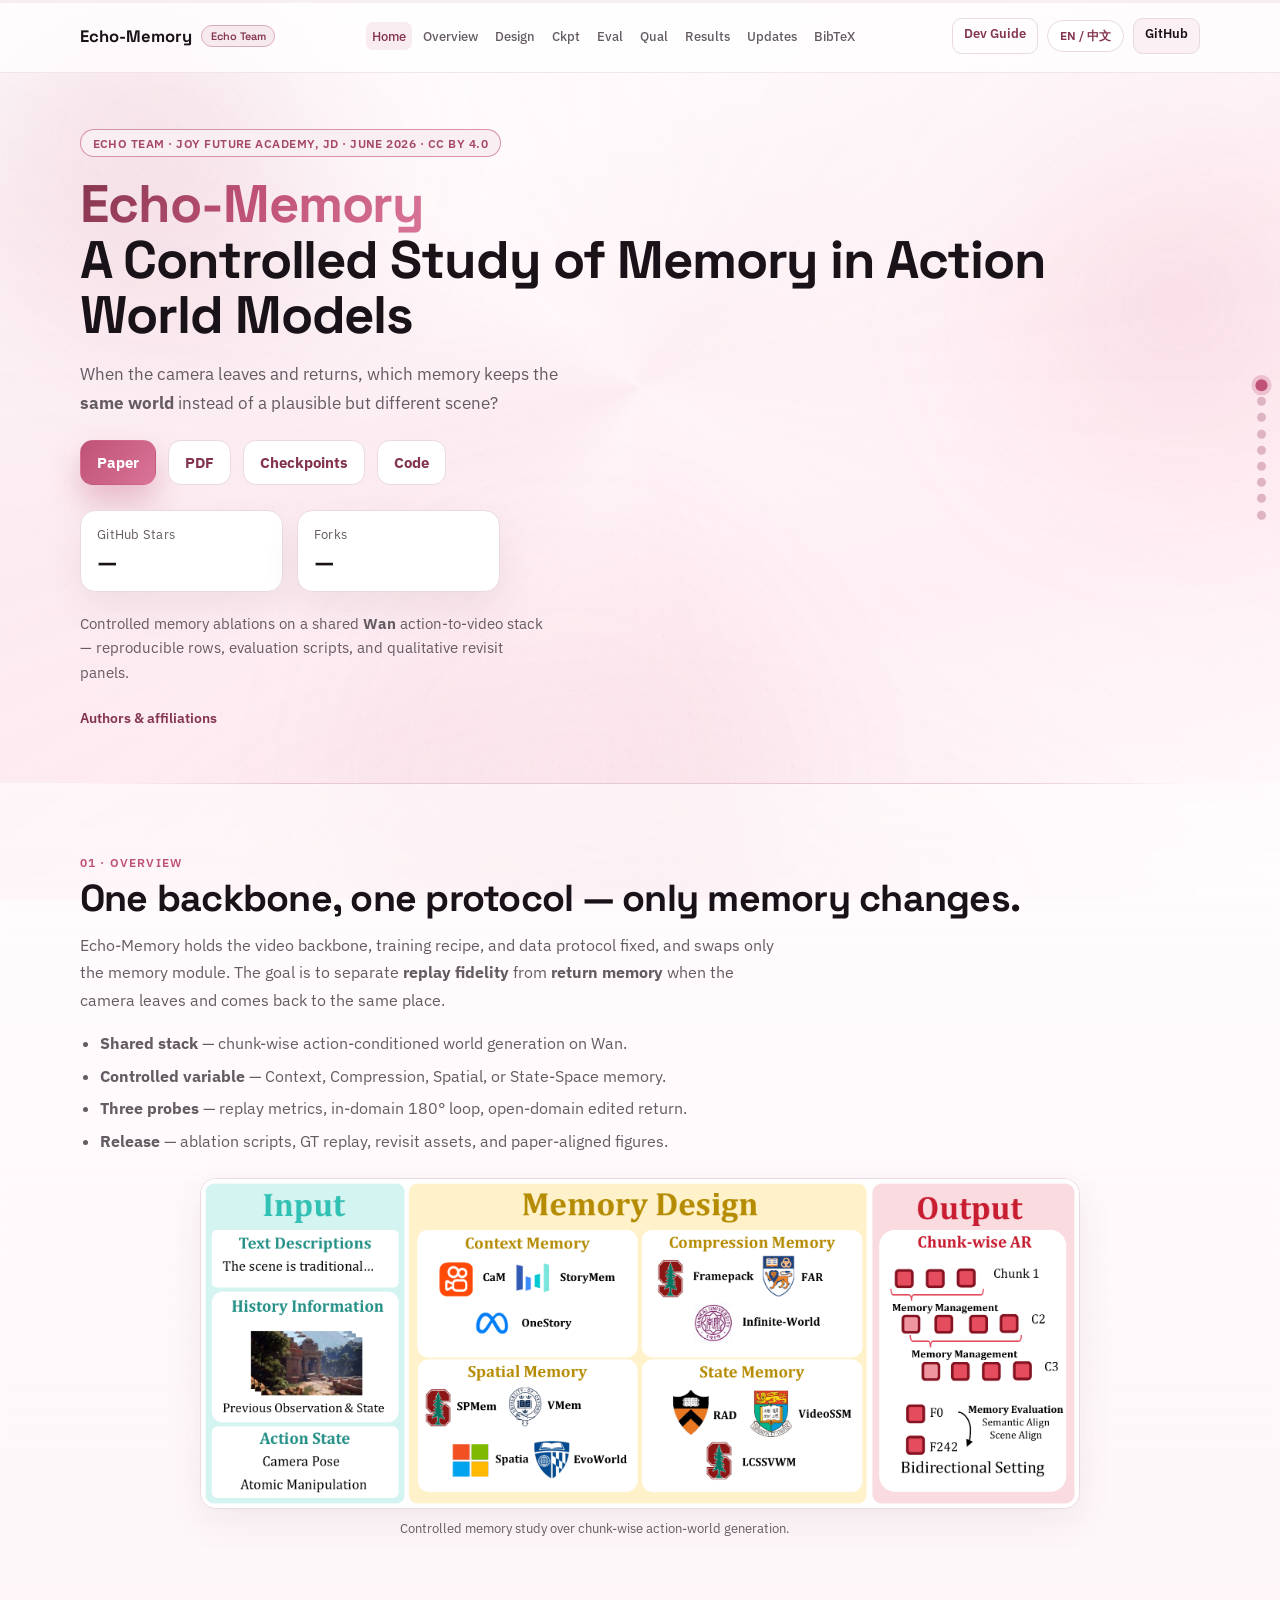
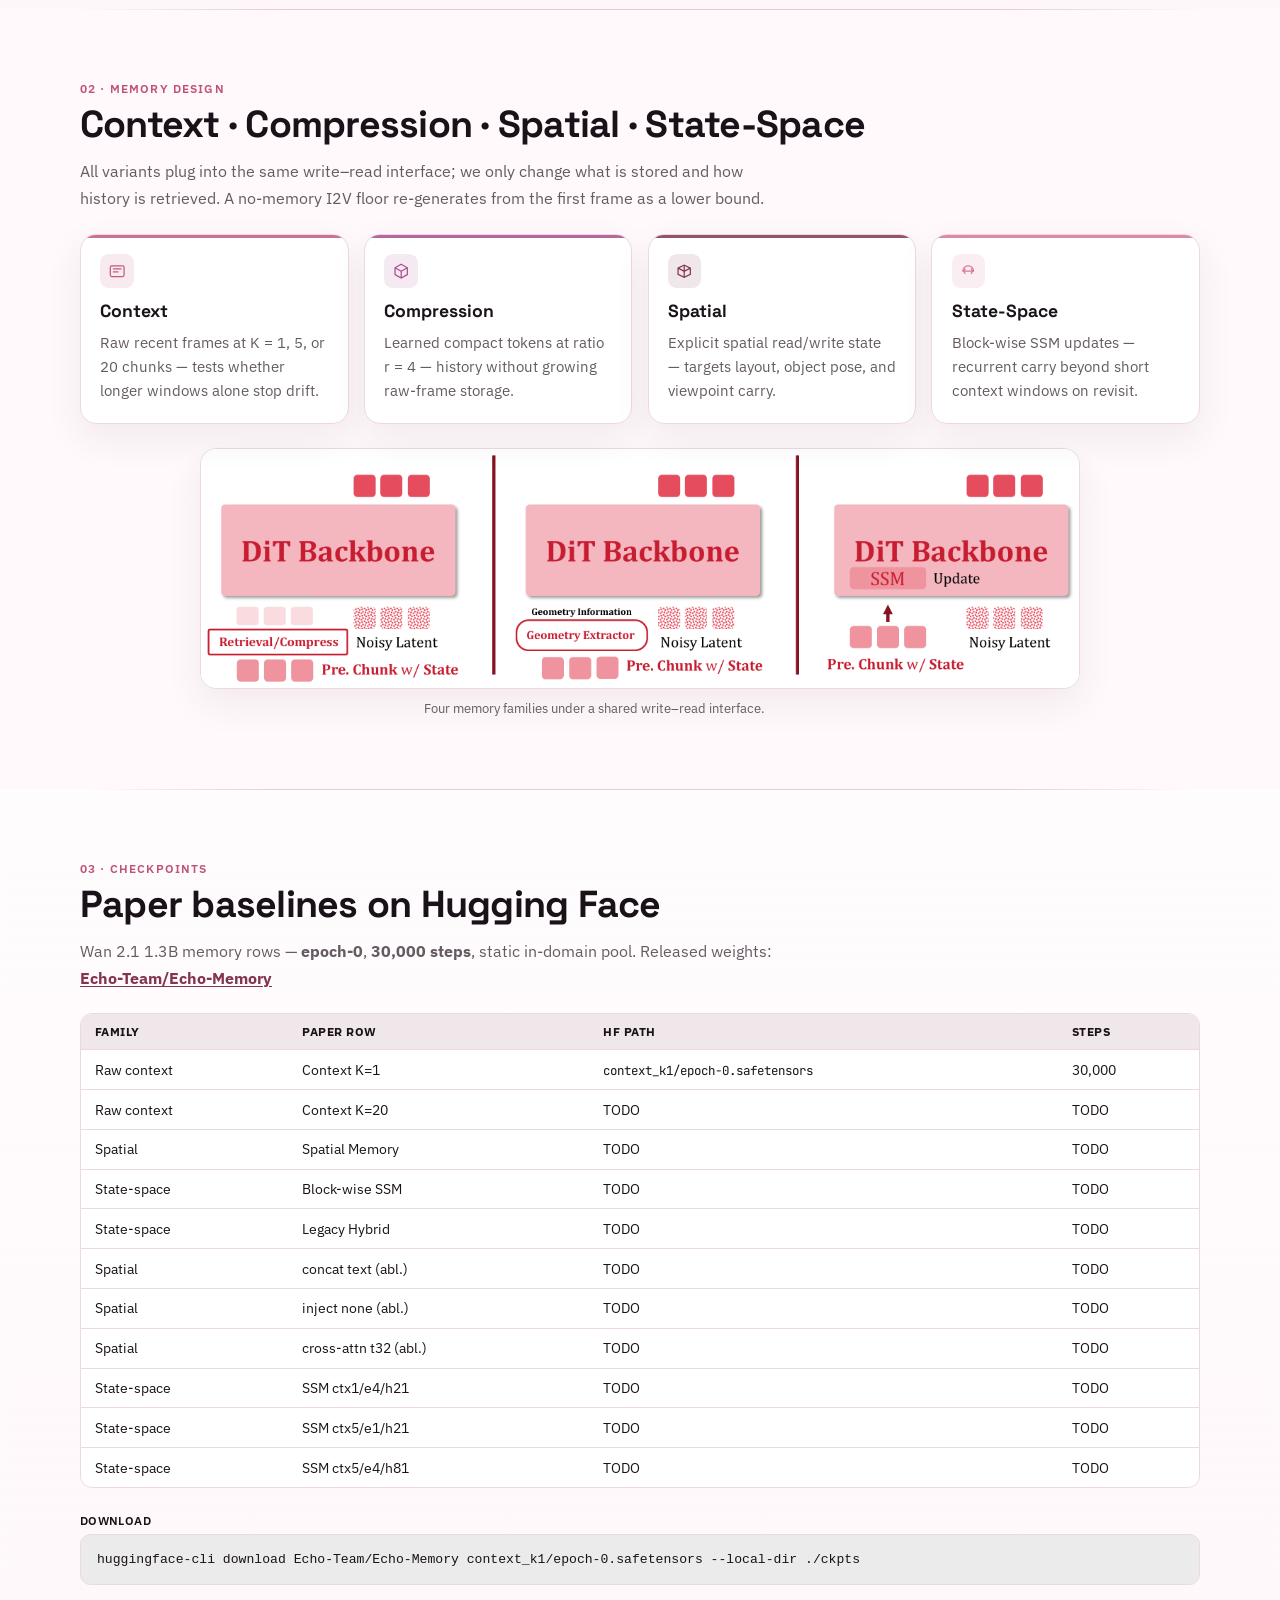
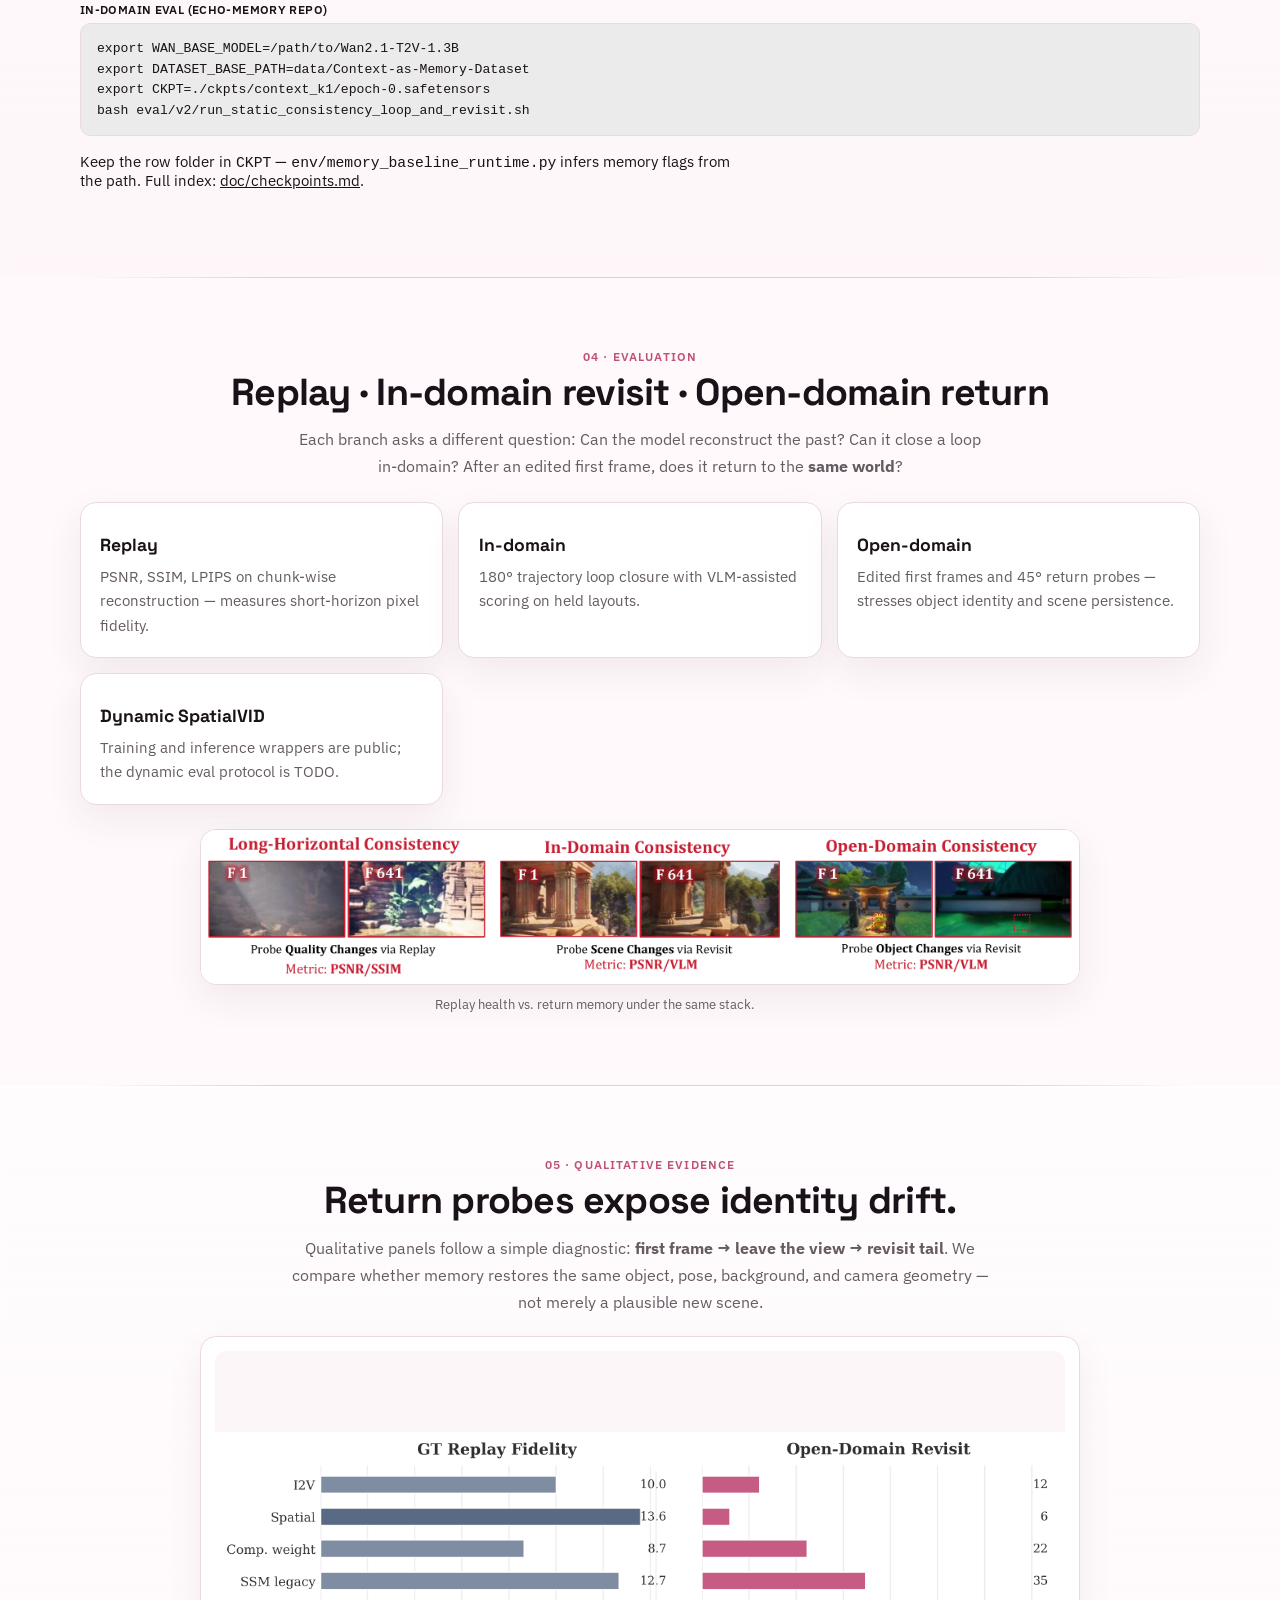
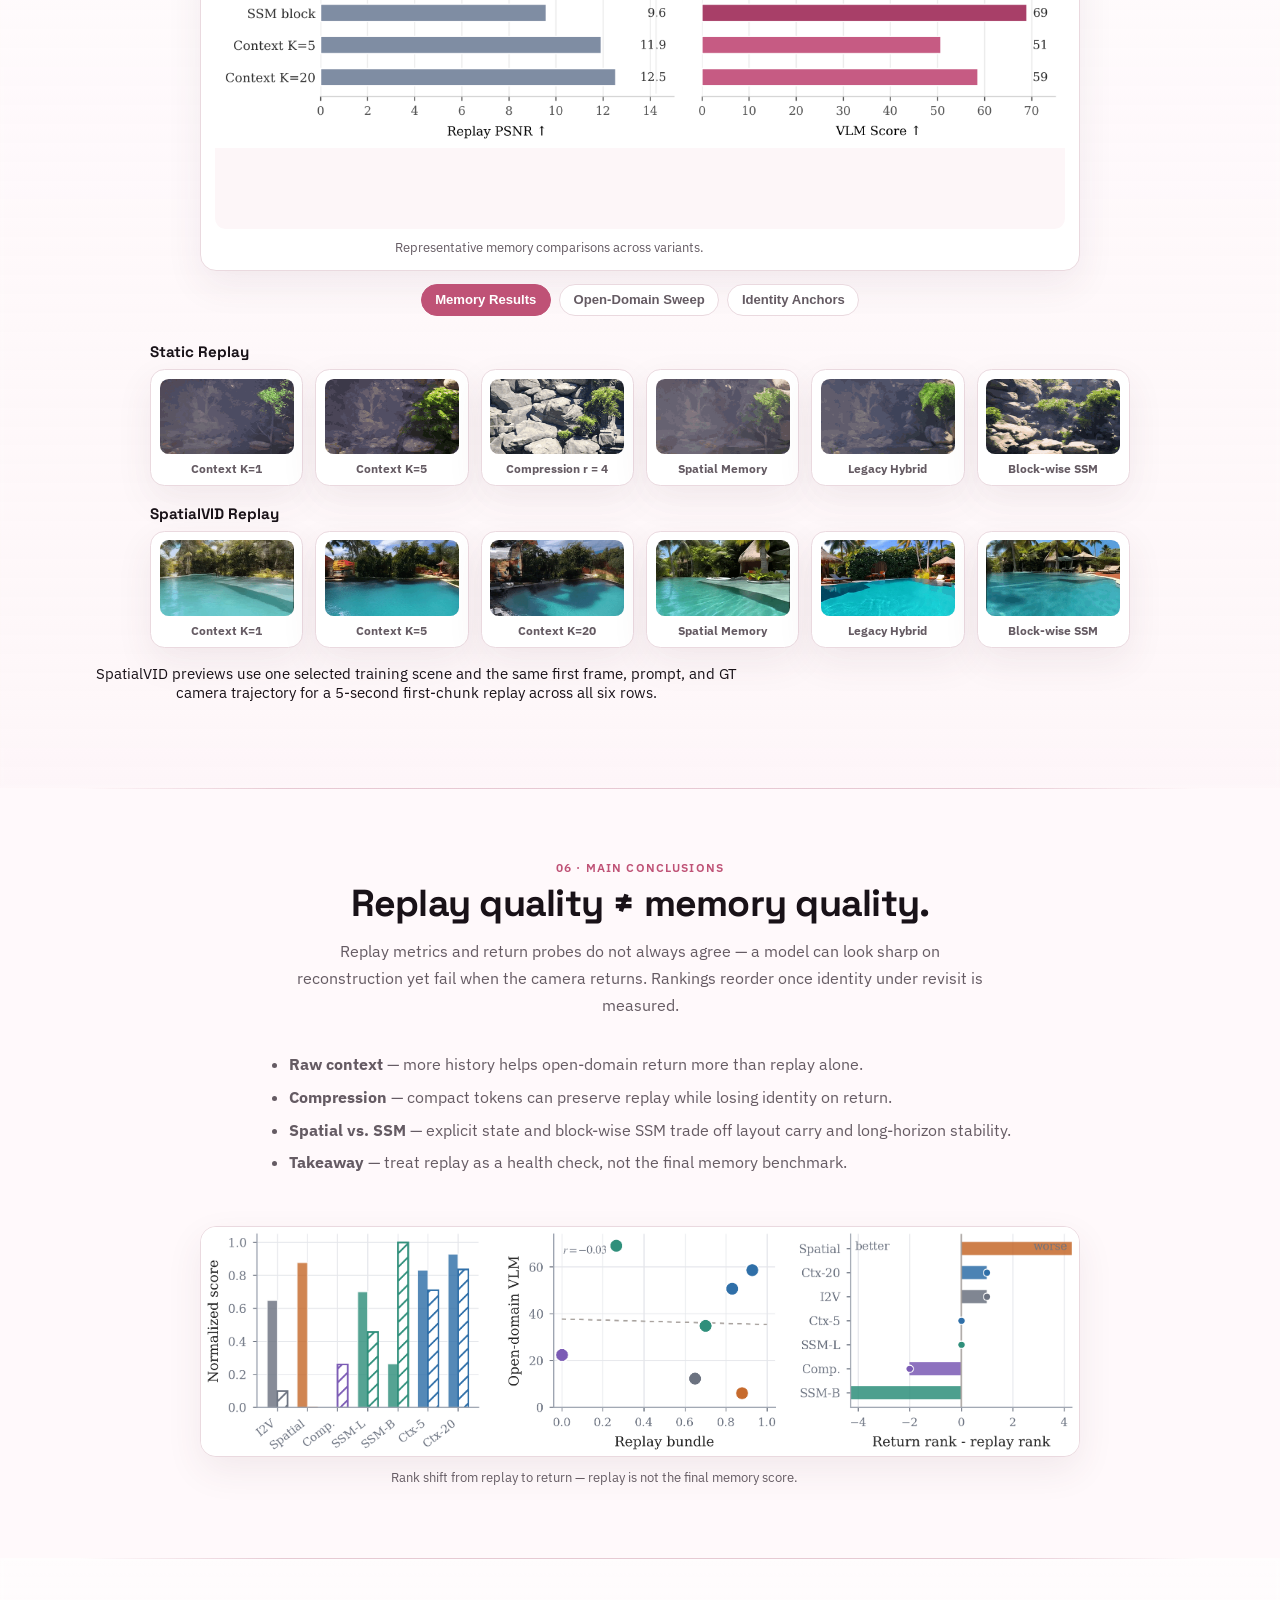
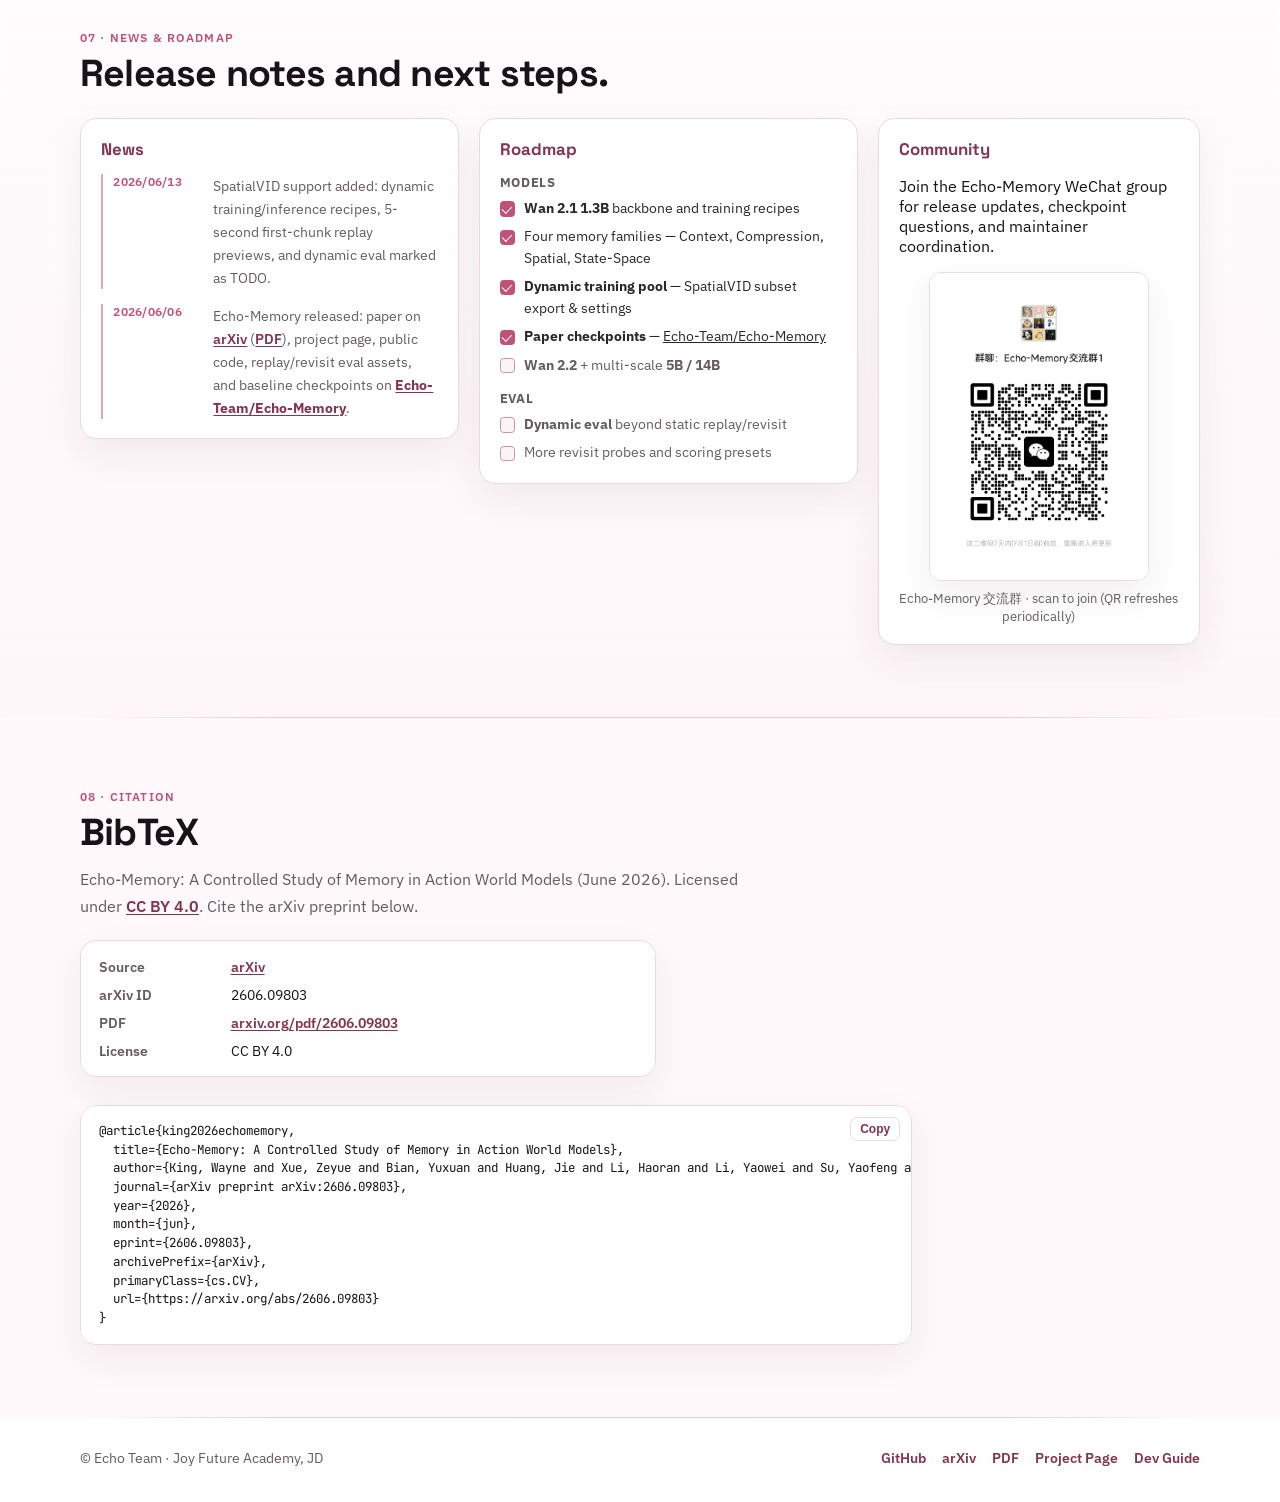
==== commit 74e7c432: "Publish project page from main (436392e)" ====
--- a/index.html
+++ b/index.html
@@ -283,13 +283,13 @@
               </thead>
               <tbody>
                 <tr><td>Raw context</td><td>Context K=1</td><td><code>context_k1/epoch-0.safetensors</code></td><td>30,000</td></tr>
-                <tr><td>Raw context</td><td>Context K=20</td><td><code>context_k20/epoch-0.safetensors</code></td><td>30,000</td></tr>
-                <tr><td>Spatial</td><td>Spatial Memory</td><td><code>spatial_mem/epoch-0.safetensors</code></td><td>30,000</td></tr>
+                <tr><td>Raw context</td><td>Context K=20</td><td>TODO</td><td>TODO</td></tr>
+                <tr><td>Spatial</td><td>Spatial Memory</td><td>TODO</td><td>TODO</td></tr>
                 <tr><td>State-space</td><td>Block-wise SSM</td><td>TODO</td><td>TODO</td></tr>
                 <tr><td>State-space</td><td>Legacy Hybrid</td><td>TODO</td><td>TODO</td></tr>
-                <tr><td>Spatial</td><td>concat text (abl.)</td><td><code>spatial_concat_text_two_chunk/epoch-0.safetensors</code></td><td>30,000</td></tr>
-                <tr><td>Spatial</td><td>inject none (abl.)</td><td><code>spatial_inject_none_two_chunk/epoch-0.safetensors</code></td><td>30,000</td></tr>
-                <tr><td>Spatial</td><td>cross-attn t32 (abl.)</td><td><code>spatial_cross_attn_readout_t32_g4_two_chunk/epoch-0.safetensors</code></td><td>30,000</td></tr>
+                <tr><td>Spatial</td><td>concat text (abl.)</td><td>TODO</td><td>TODO</td></tr>
+                <tr><td>Spatial</td><td>inject none (abl.)</td><td>TODO</td><td>TODO</td></tr>
+                <tr><td>Spatial</td><td>cross-attn t32 (abl.)</td><td>TODO</td><td>TODO</td></tr>
                 <tr><td>State-space</td><td>SSM ctx1/e4/h21</td><td>TODO</td><td>TODO</td></tr>
                 <tr><td>State-space</td><td>SSM ctx5/e1/h21</td><td>TODO</td><td>TODO</td></tr>
                 <tr><td>State-space</td><td>SSM ctx5/e4/h81</td><td>TODO</td><td>TODO</td></tr>
@@ -298,13 +298,13 @@
           </div>
           <div class="code-block-wrap">
             <p class="code-block-label" data-i18n="ckpt.label.download">Download</p>
-            <pre class="code-block"><code>huggingface-cli download Echo-Team/Echo-Memory spatial_mem/epoch-0.safetensors --local-dir ./ckpts</code></pre>
+            <pre class="code-block"><code>huggingface-cli download Echo-Team/Echo-Memory context_k1/epoch-0.safetensors --local-dir ./ckpts</code></pre>
           </div>
           <div class="code-block-wrap">
             <p class="code-block-label" data-i18n="ckpt.label.eval">In-domain eval (Echo-Memory repo)</p>
             <pre class="code-block"><code>export WAN_BASE_MODEL=/path/to/Wan2.1-T2V-1.3B
 export DATASET_BASE_PATH=data/Context-as-Memory-Dataset
-export CKPT=./ckpts/spatial_mem/epoch-0.safetensors
+export CKPT=./ckpts/context_k1/epoch-0.safetensors
 bash eval/v2/run_static_consistency_loop_and_revisit.sh</code></pre>
           </div>
           <p class="section-note" data-i18n-html="ckpt.note">
@@ -632,7 +632,7 @@
           <a href="https://echo-team-joy-future-academy-jd.github.io/Echo-Memory/" data-i18n="footer.pp">Project Page</a>
           <a href="developer.html" data-i18n="nav.developer">Developer Guide</a>
         </div>
-        <p class="build-id" hidden aria-hidden="true">site-build-80a9680</p>
+        <p class="build-id" hidden aria-hidden="true">site-build-436392e</p>
       </div>
     </footer>
   </div>
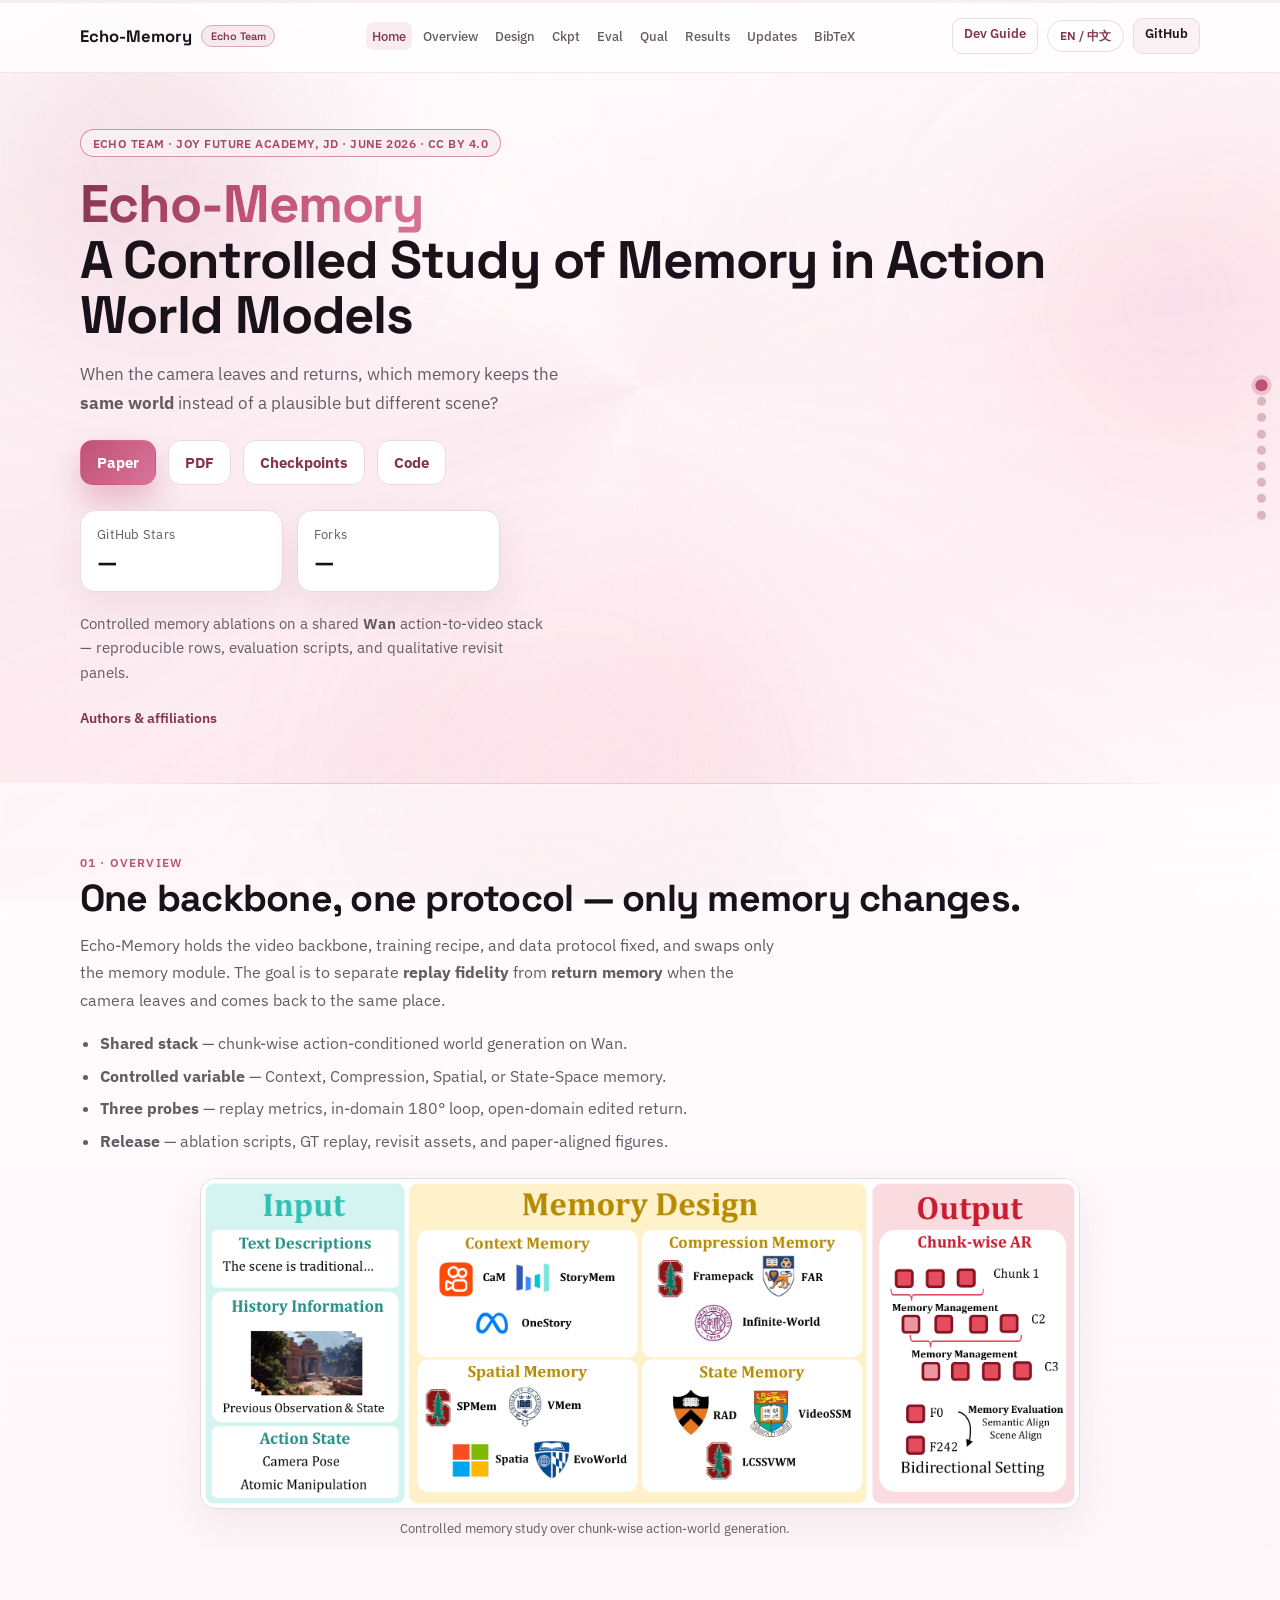
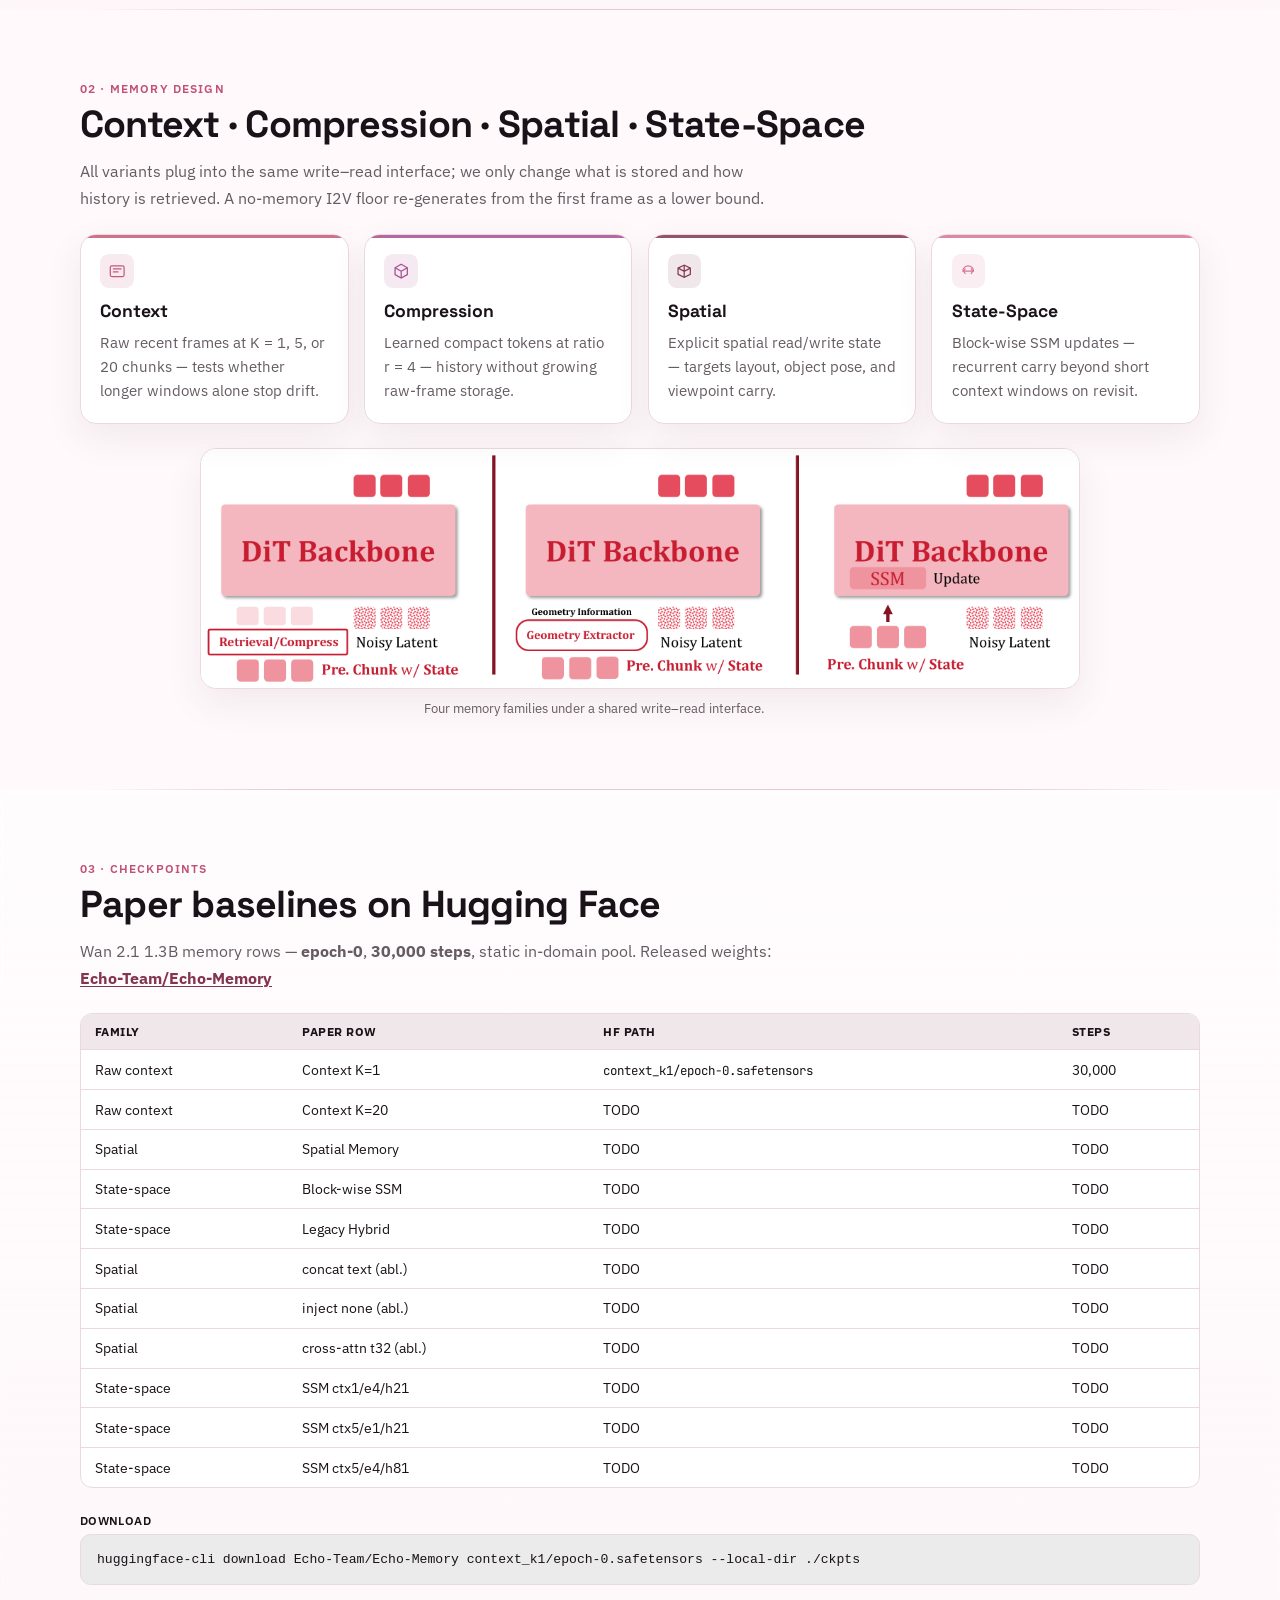
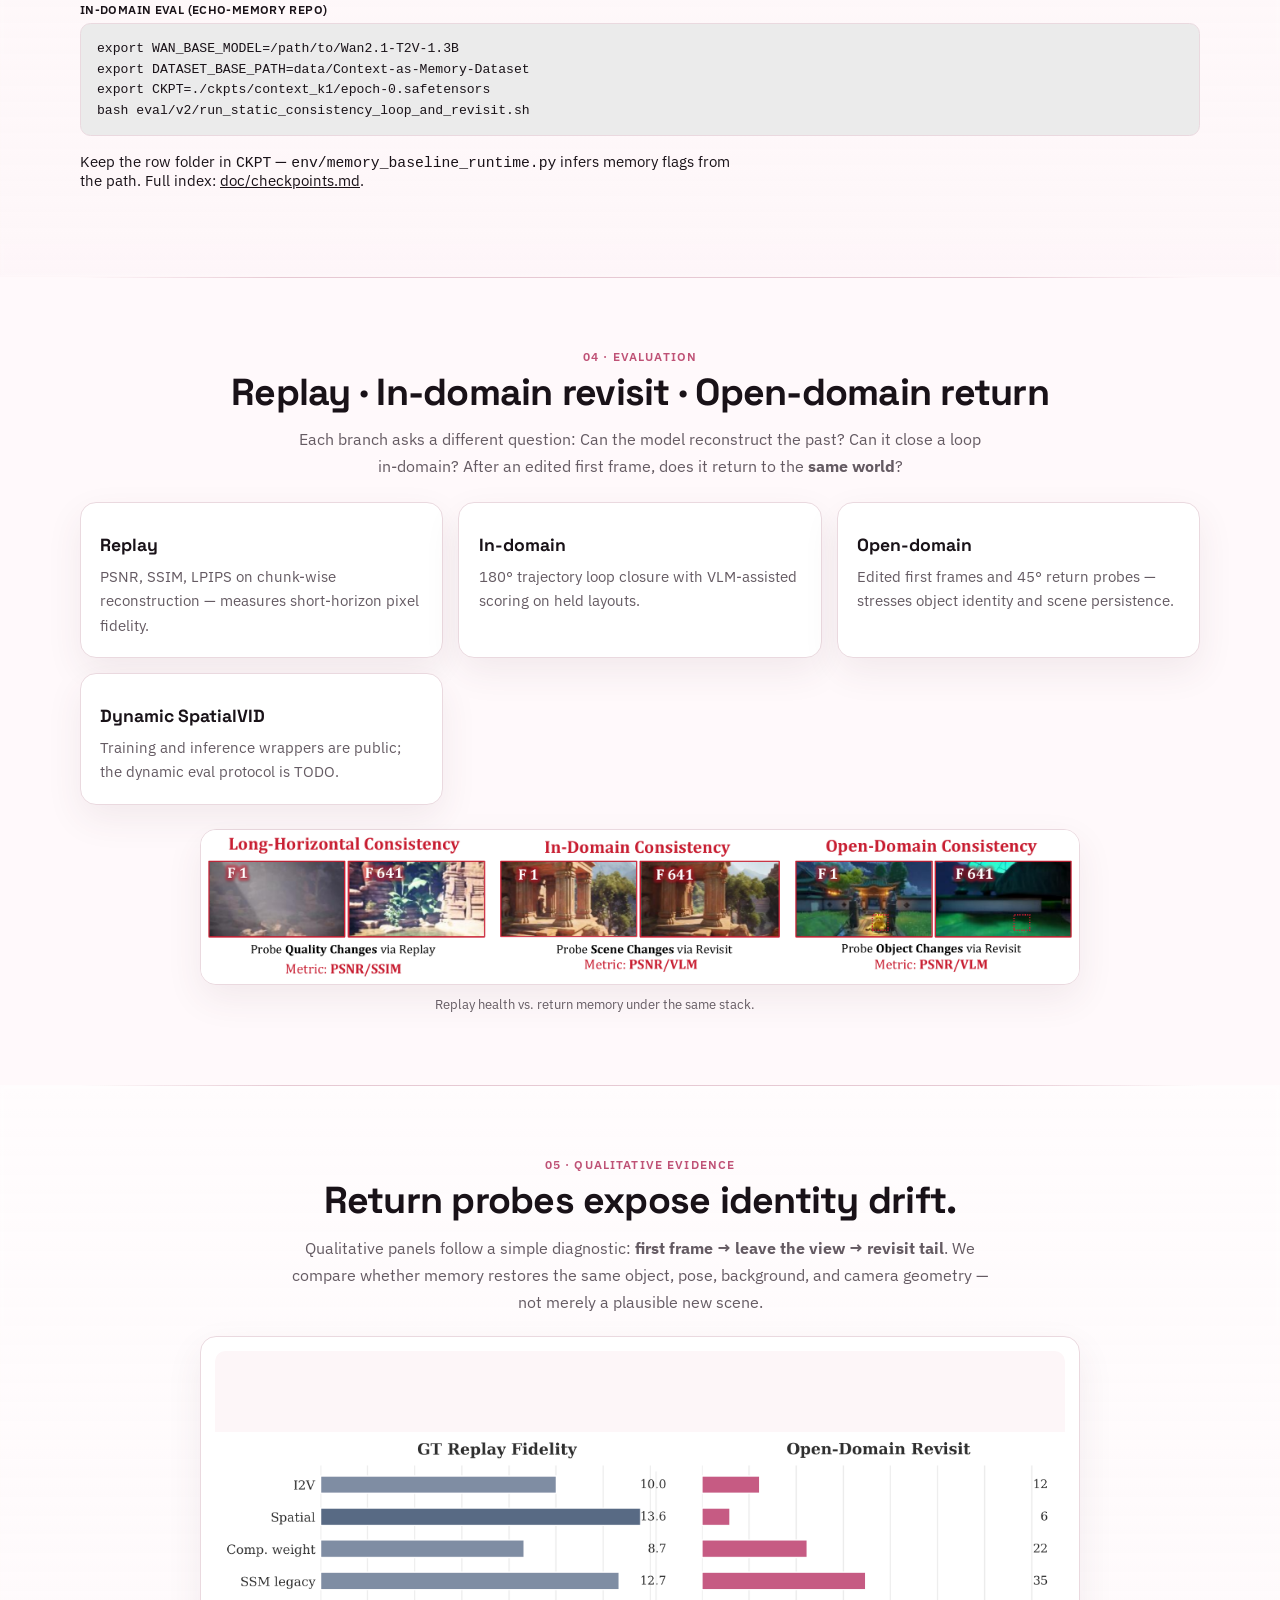
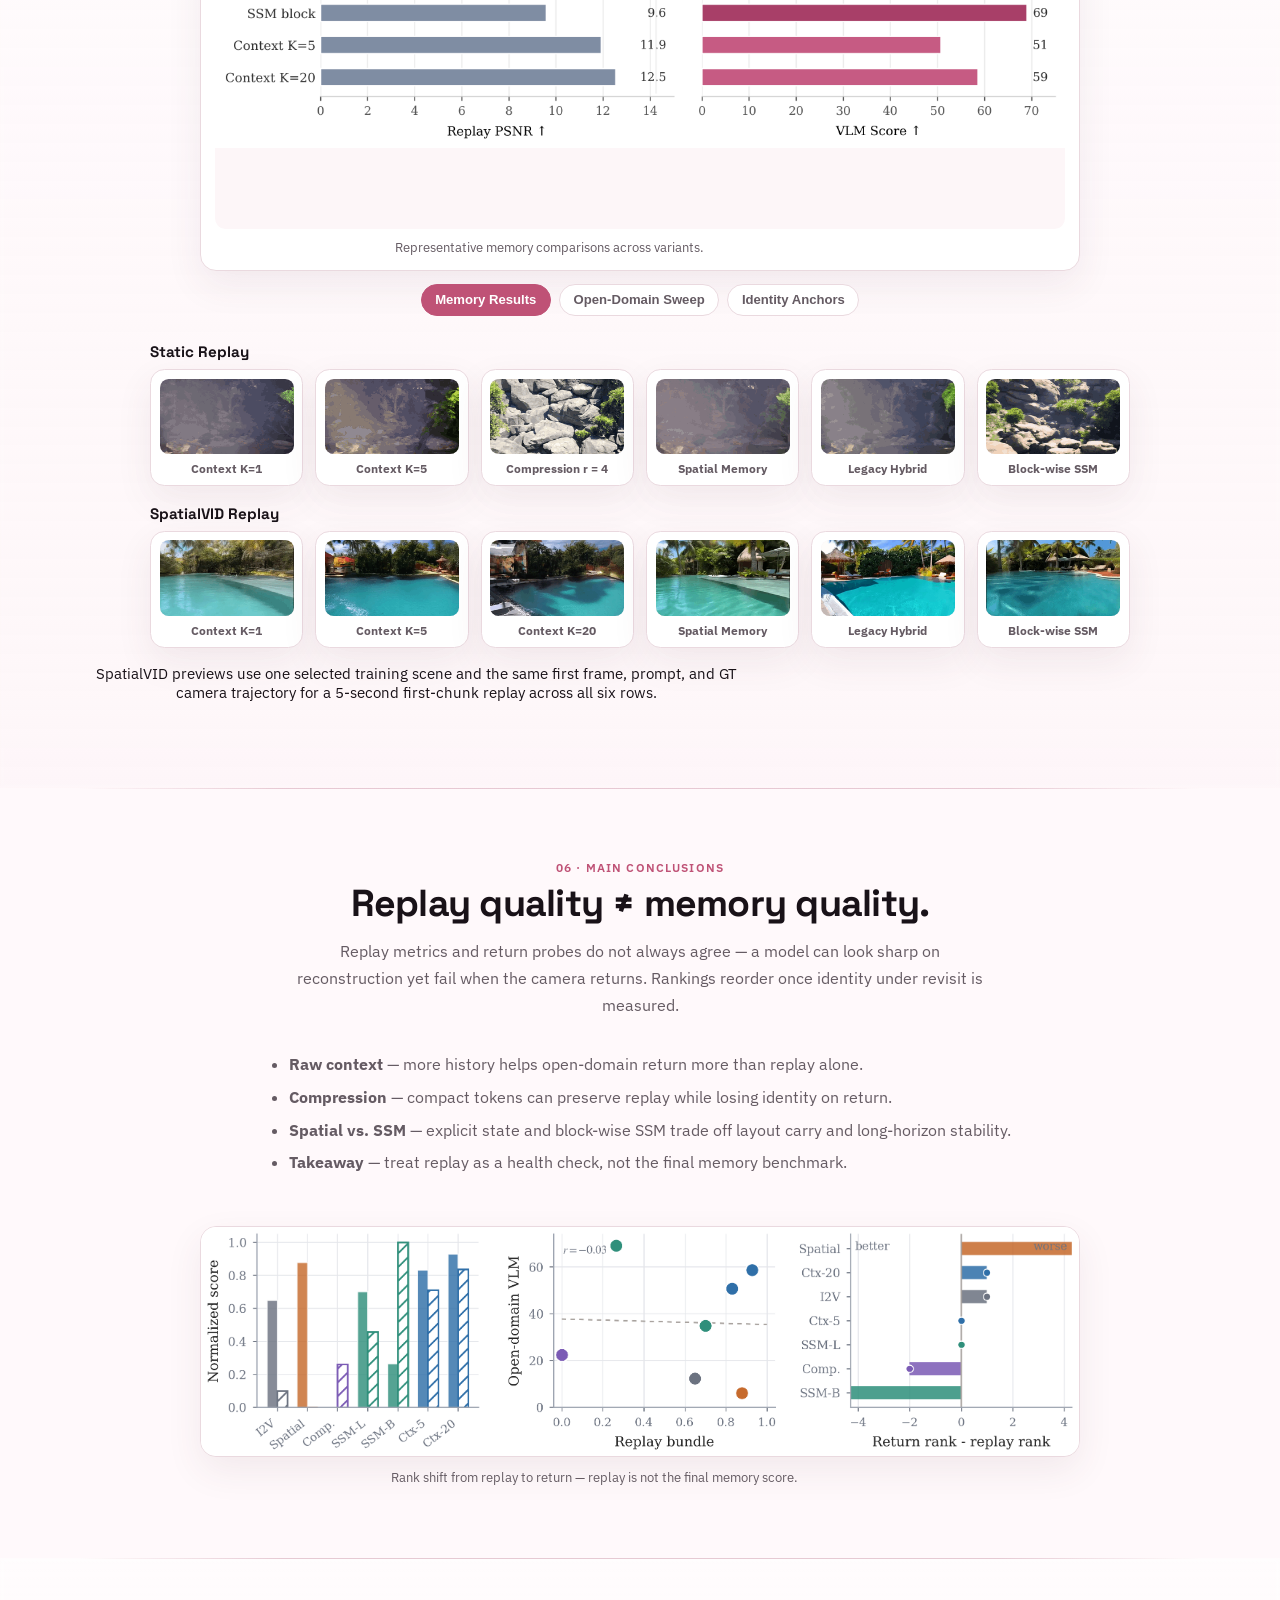
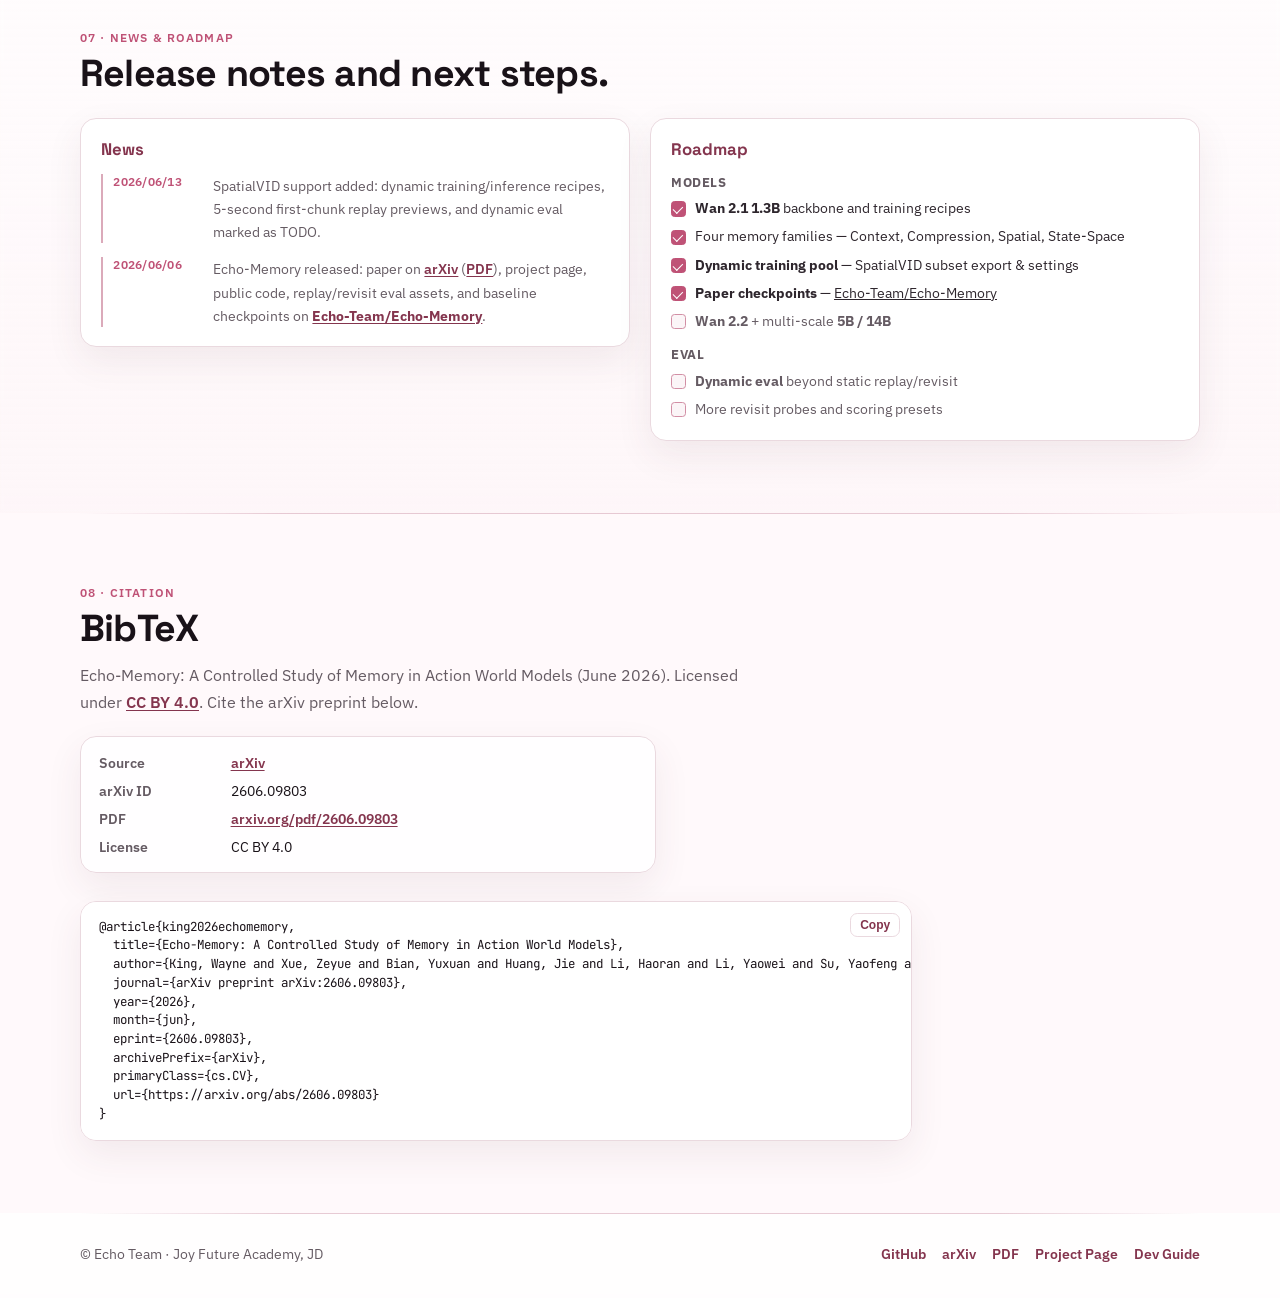
==== commit 90b397ef: "Publish project page from main (30eaffb)" ====
--- a/index.html
+++ b/index.html
@@ -547,21 +547,6 @@
               </div>
             </div>
 
-            <div class="updates-panel community-panel">
-              <h3 class="updates-heading" data-i18n="community.title">Community</h3>
-              <p data-i18n="community.lead">Join the Echo-Memory WeChat group for release updates, checkpoint questions, and maintainer coordination.</p>
-              <figure class="wechat-qr">
-                <img
-                  class="wechat-qr__photo"
-                  src="assets/wechat_group_qrcode.jpg?v=20260701"
-                  width="1166"
-                  height="1640"
-                  alt="Echo-Memory WeChat group QR code"
-                  data-i18n-attr="alt:community.qr.alt"
-                />
-                <figcaption data-i18n="community.qr.caption">Echo-Memory 交流群 · scan to join (QR refreshes periodically)</figcaption>
-              </figure>
-            </div>
           </div>
         </div>
       </section>
@@ -632,7 +617,7 @@
           <a href="https://echo-team-joy-future-academy-jd.github.io/Echo-Memory/" data-i18n="footer.pp">Project Page</a>
           <a href="developer.html" data-i18n="nav.developer">Developer Guide</a>
         </div>
-        <p class="build-id" hidden aria-hidden="true">site-build-436392e</p>
+        <p class="build-id" hidden aria-hidden="true">site-build-30eaffb</p>
       </div>
     </footer>
   </div>
--- a/style.css
+++ b/style.css
@@ -1121,51 +1121,9 @@
 .updates-grid {
   margin-top: 1.5rem;
   display: grid;
-  grid-template-columns: 1fr 1fr minmax(220px, 0.85fr);
+  grid-template-columns: 1fr 1fr;
   gap: 1.25rem;
   align-items: start;
-}
-
-.community-panel .wechat-qr {
-  margin: 0.75rem 0 0;
-}
-
-.community-panel {
-  overflow: visible;
-}
-
-.wechat-qr {
-  margin: 0.75rem auto 0;
-  padding: 0;
-  text-align: center;
-  overflow: visible;
-}
-
-/* Portrait WeChat screenshot: set display width only; height follows intrinsic ratio (1166×1640). */
-.wechat-qr__photo {
-  display: block;
-  width: 220px;
-  max-width: 100%;
-  height: auto;
-  margin: 0 auto;
-  border-radius: 0.75rem;
-  border: 1px solid var(--border);
-  box-shadow: var(--shadow);
-}
-
-.developer-page .wechat-qr {
-  margin: 1rem auto 0;
-  overflow: visible;
-}
-
-.developer-page .wechat-qr__photo {
-  width: 260px;
-}
-
-.wechat-qr figcaption {
-  margin-top: 0.55rem;
-  font-size: 0.82rem;
-  color: var(--text-soft);
 }
 
 .lang-toggle {
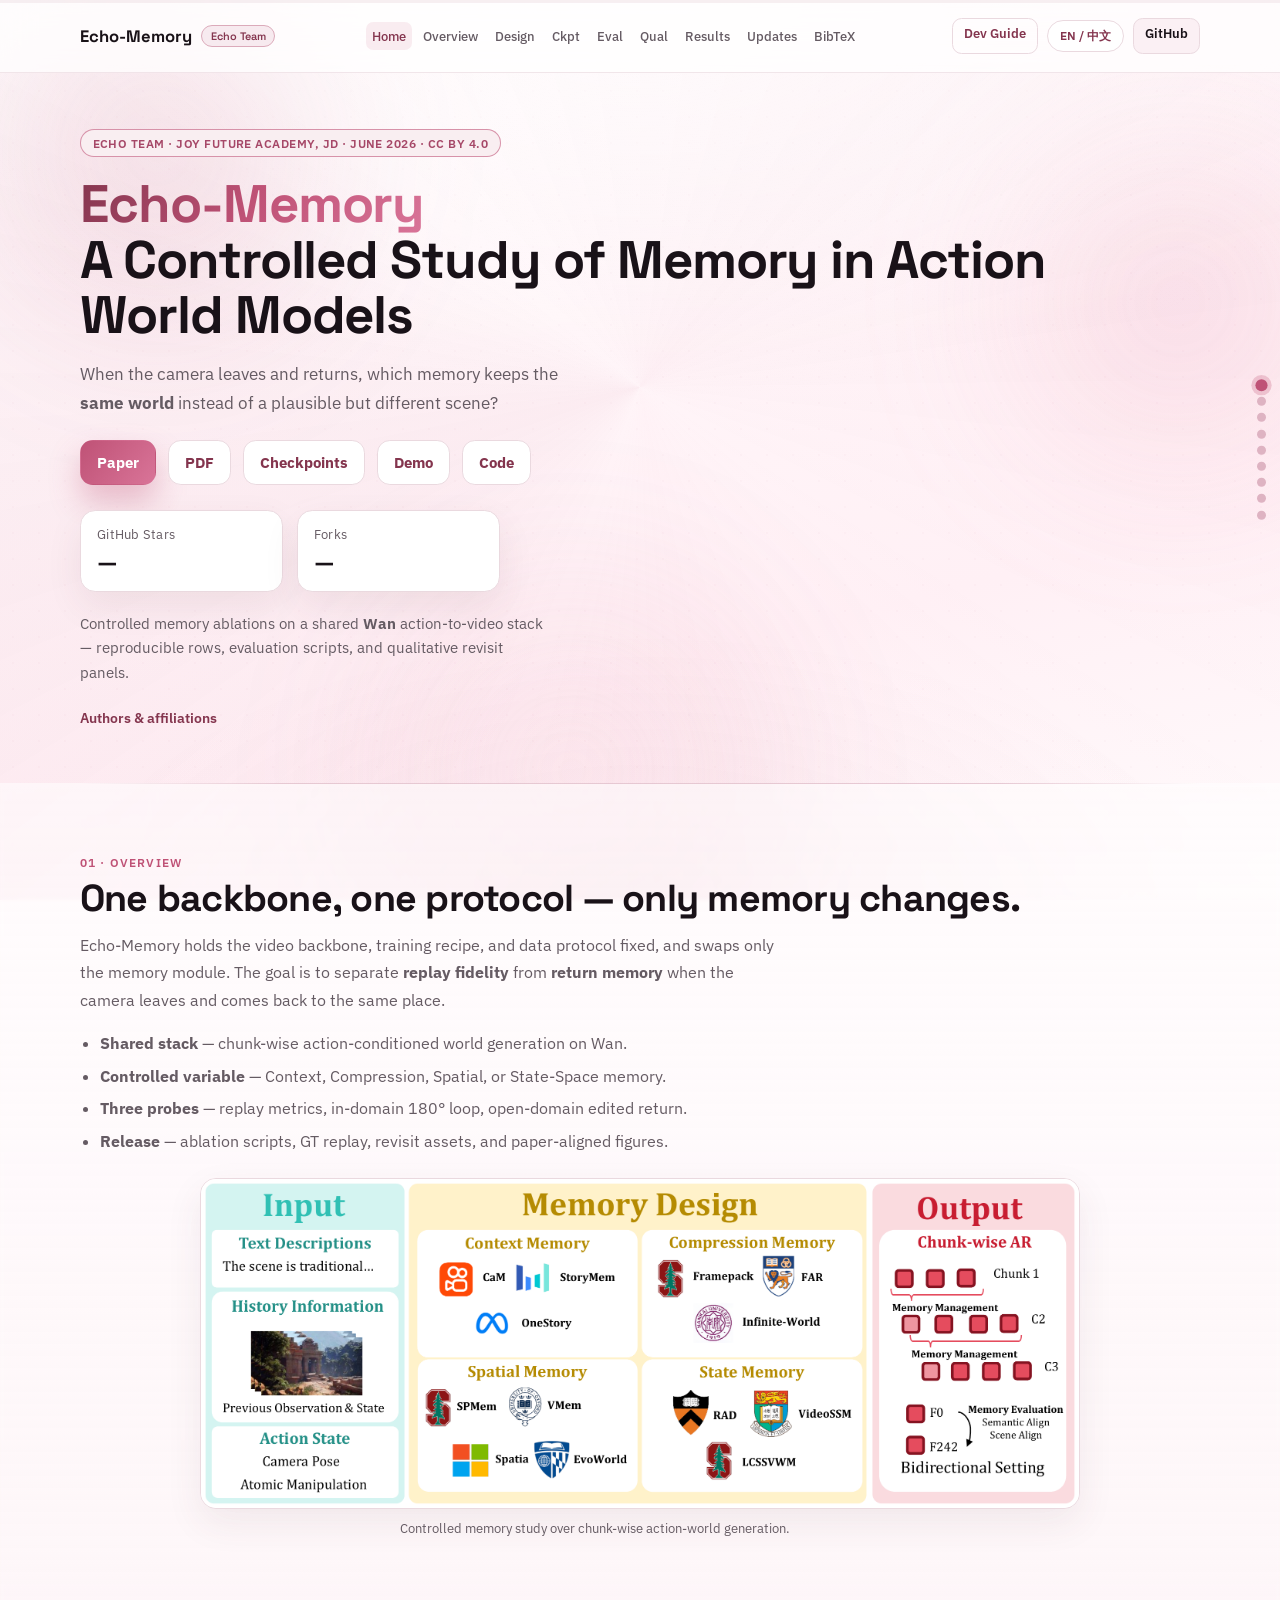
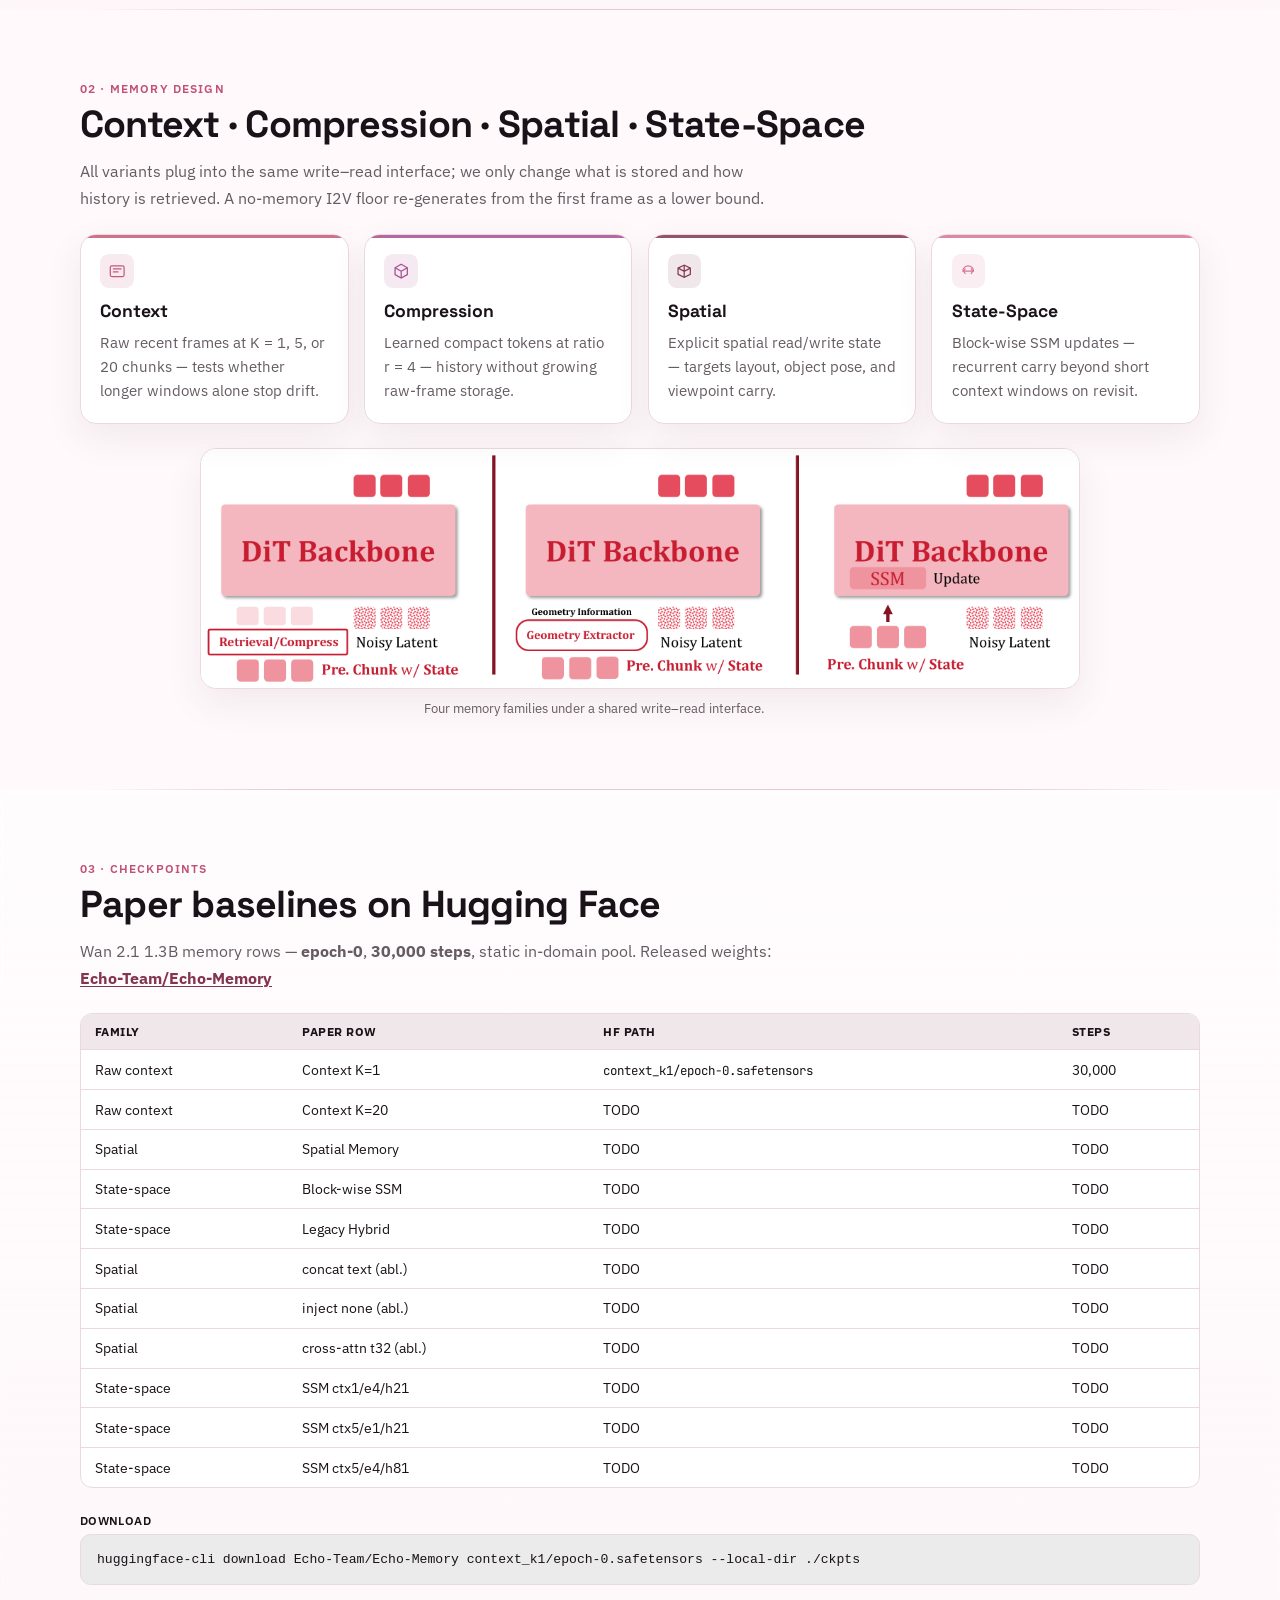
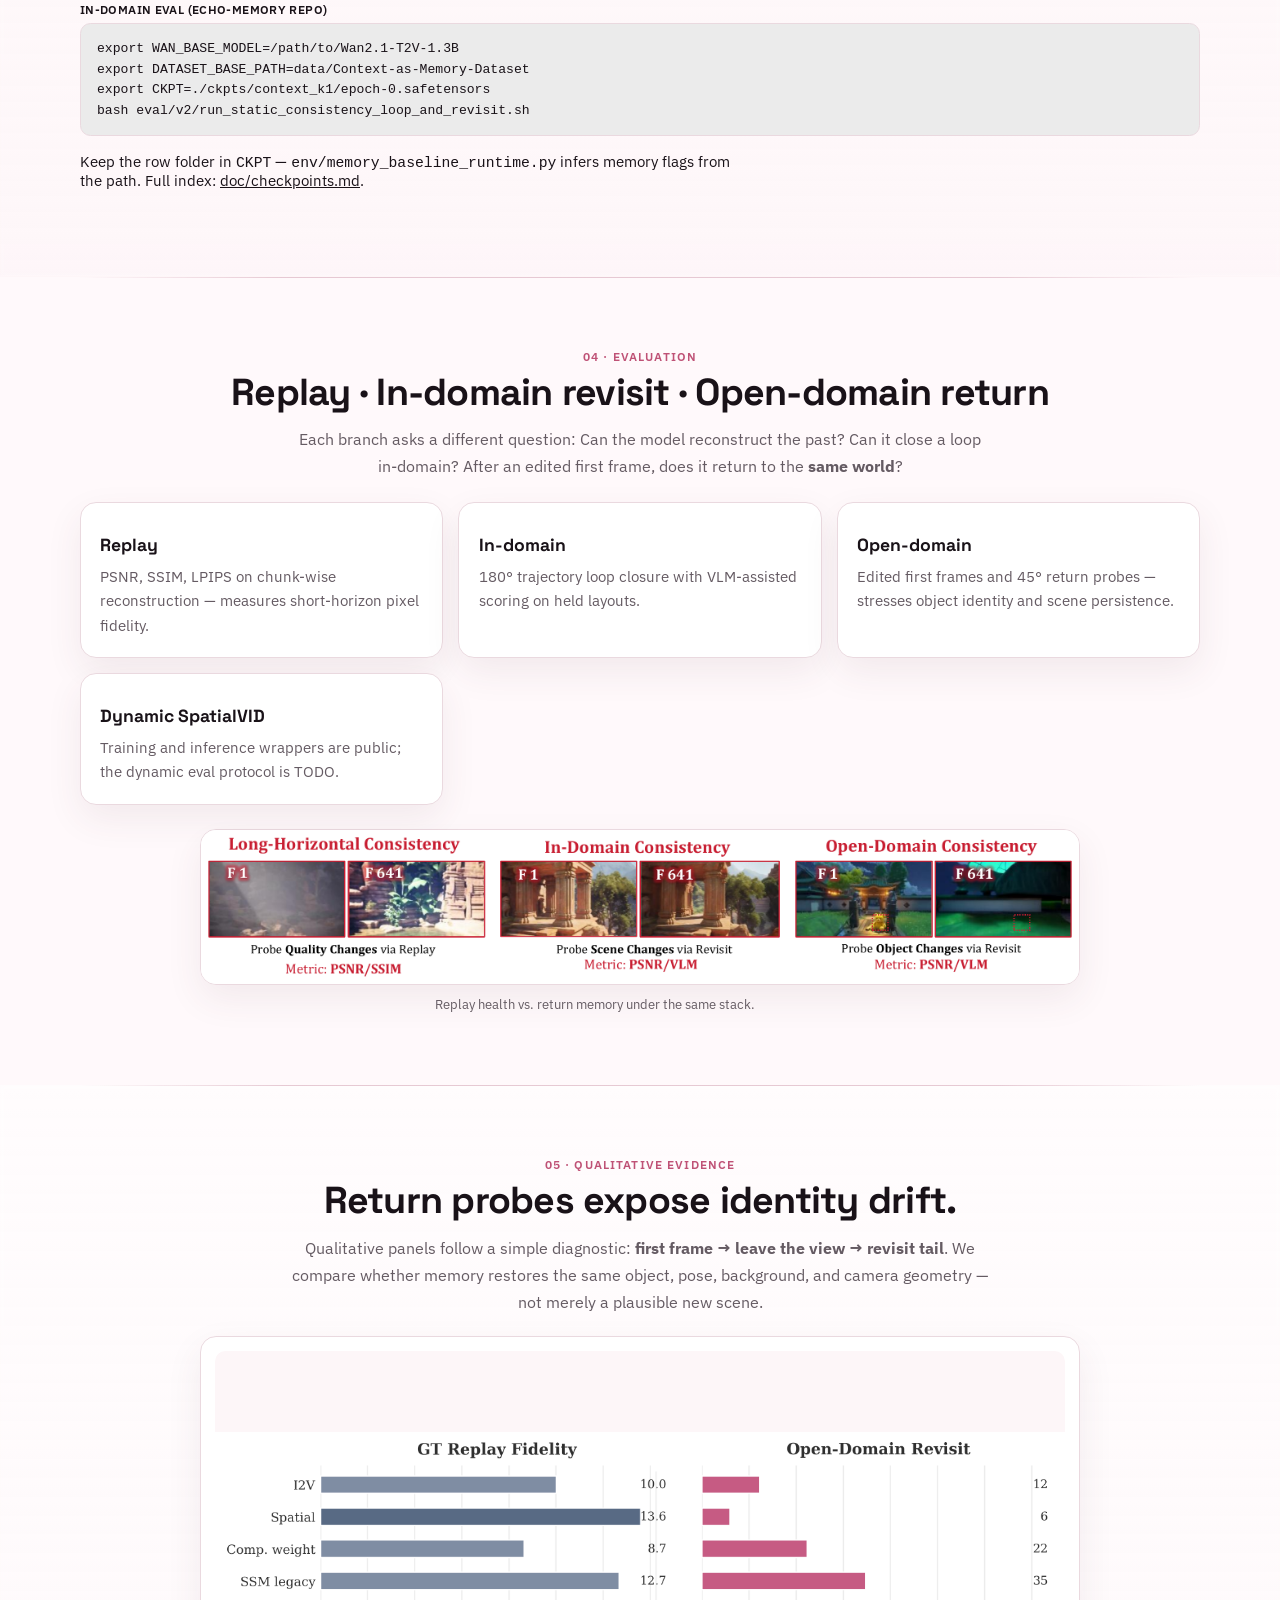
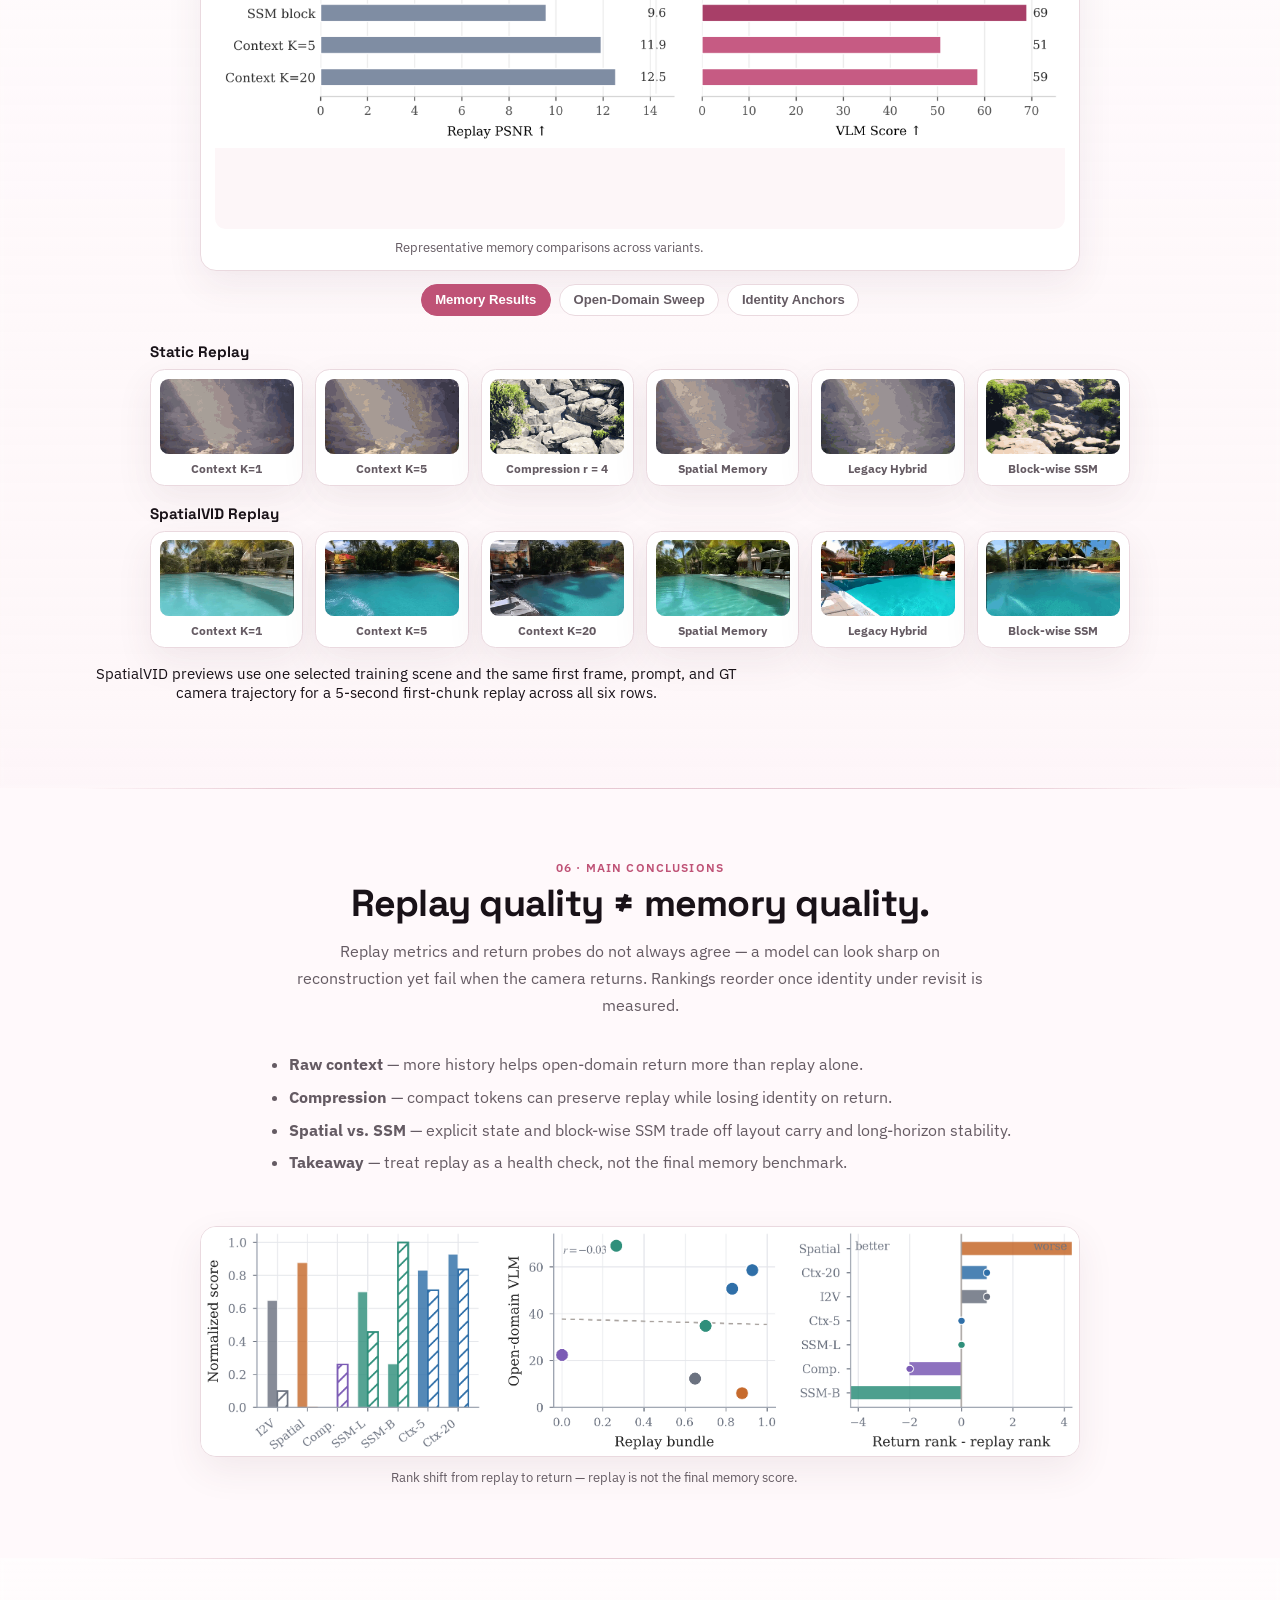
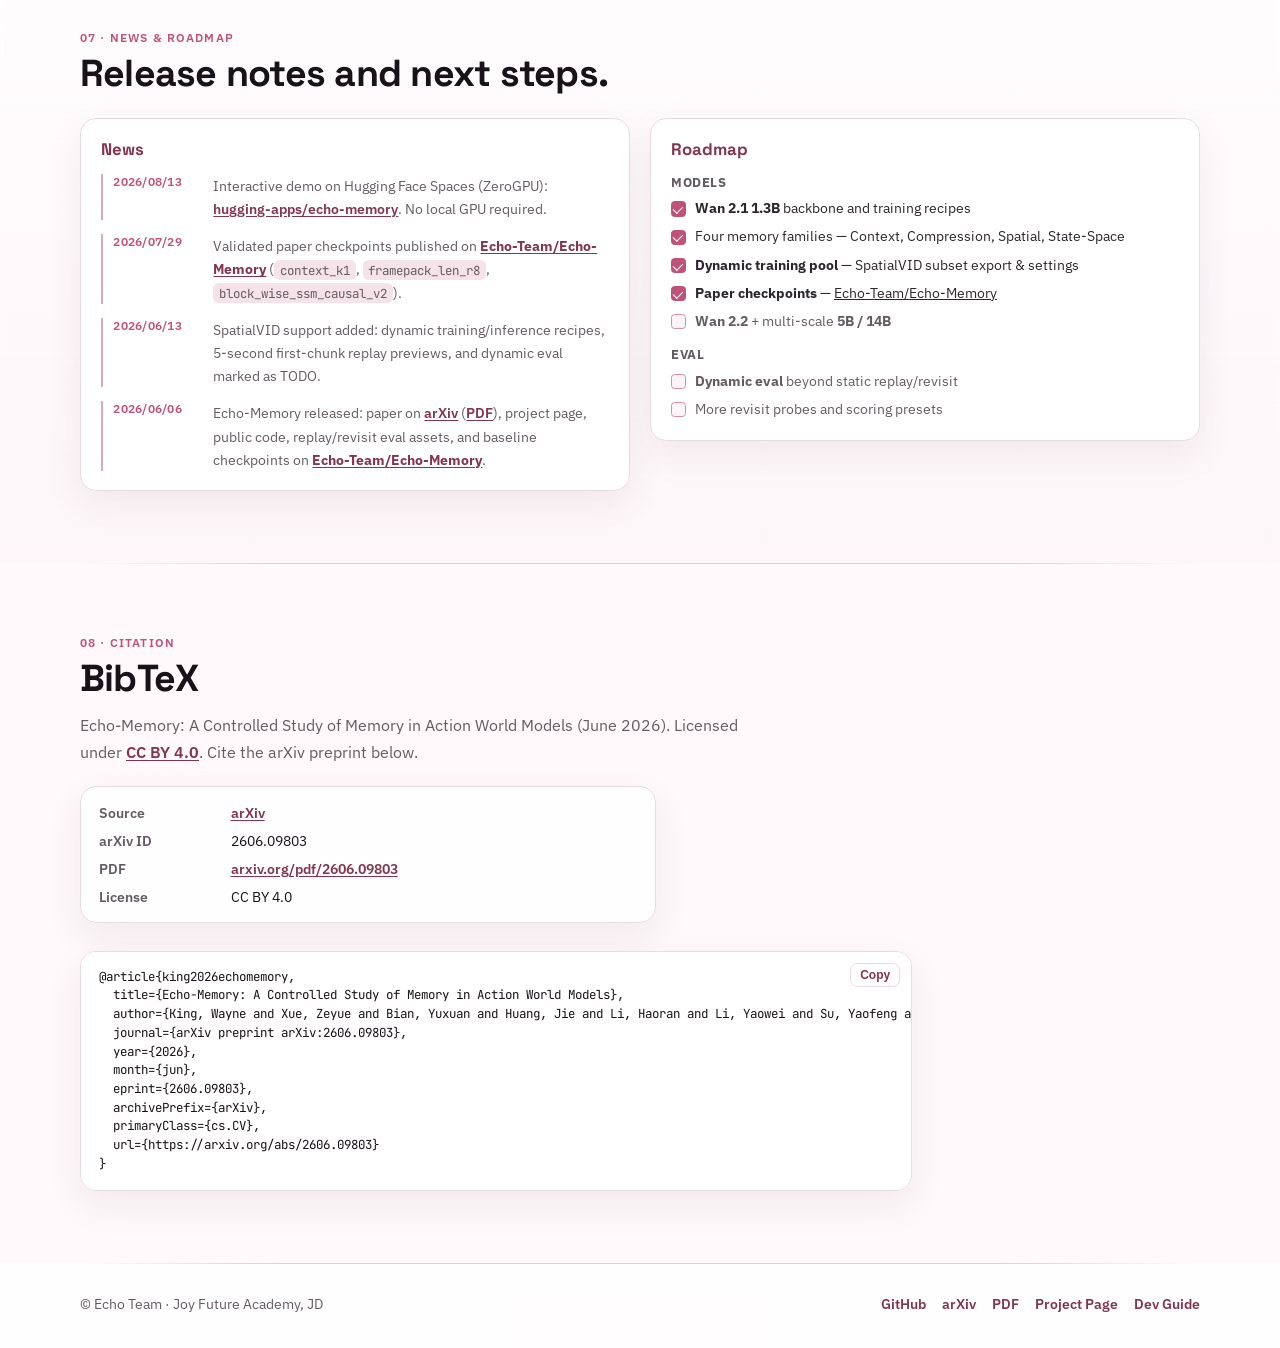
==== commit eab28833: "Publish project page from main (f3a5b0c)" ====
--- a/index.html
+++ b/index.html
@@ -7,6 +7,27 @@
   <meta
     name="description"
     content="Echo-Memory: A controlled study of memory mechanisms in action-conditioned world models."
+  />
+  <meta property="og:type" content="website" />
+  <meta property="og:title" content="Echo-Memory: A Controlled Study of Memory in Action World Models" />
+  <meta
+    property="og:description"
+    content="Which memory keeps the same world after the camera leaves and returns? Context, Compression, Spatial, and State-Space on a shared Wan backbone."
+  />
+  <meta property="og:url" content="https://echo-team-joy-future-academy-jd.github.io/Echo-Memory/" />
+  <meta
+    property="og:image"
+    content="https://raw.githubusercontent.com/Echo-Team-Joy-Future-Academy-JD/Echo-Memory/main/assets/paper_cases/figure_1_abs_framework.png"
+  />
+  <meta name="twitter:card" content="summary_large_image" />
+  <meta name="twitter:title" content="Echo-Memory: A Controlled Study of Memory in Action World Models" />
+  <meta
+    name="twitter:description"
+    content="Which memory keeps the same world after the camera leaves and returns? Context, Compression, Spatial, and State-Space on a shared Wan backbone."
+  />
+  <meta
+    name="twitter:image"
+    content="https://raw.githubusercontent.com/Echo-Team-Joy-Future-Academy-JD/Echo-Memory/main/assets/paper_cases/figure_1_abs_framework.png"
   />
   <link rel="preconnect" href="https://fonts.googleapis.com" />
   <link rel="preconnect" href="https://fonts.gstatic.com" crossorigin />
@@ -145,6 +166,13 @@
               >Checkpoints</a>
               <a
                 class="cta cta--secondary"
+                href="https://huggingface.co/spaces/hugging-apps/echo-memory"
+                target="_blank"
+                rel="noopener noreferrer"
+                data-i18n="hero.cta.demo"
+              >Demo</a>
+              <a
+                class="cta cta--secondary"
                 href="https://github.com/Echo-Team-Joy-Future-Academy-JD/Echo-Memory"
                 target="_blank"
                 rel="noopener noreferrer"
@@ -488,6 +516,18 @@
             <div class="updates-panel">
               <h3 class="updates-heading" data-i18n="updates.news">News</h3>
               <ul class="news-feed">
+                <li class="news-item">
+                  <time datetime="2026-08-13">2026/08/13</time>
+                  <p data-i18n-html="updates.news_demo">
+                    Interactive Hugging Face Space demo is live (ZeroGPU).
+                  </p>
+                </li>
+                <li class="news-item">
+                  <time datetime="2026-07-29">2026/07/29</time>
+                  <p data-i18n-html="updates.news_ckpt">
+                    Validated paper checkpoints published on Hugging Face.
+                  </p>
+                </li>
                 <li class="news-item">
                   <time datetime="2026-06-13">2026/06/13</time>
                   <p data-i18n-html="updates.news0">
@@ -617,12 +657,12 @@
           <a href="https://echo-team-joy-future-academy-jd.github.io/Echo-Memory/" data-i18n="footer.pp">Project Page</a>
           <a href="developer.html" data-i18n="nav.developer">Developer Guide</a>
         </div>
-        <p class="build-id" hidden aria-hidden="true">site-build-30eaffb</p>
+        <p class="build-id" hidden aria-hidden="true">site-build-f3a5b0c</p>
       </div>
     </footer>
   </div>
 
-  <script src="i18n.js?v=lang-v2"></script>
+  <script src="i18n.js?v=lang-v3"></script>
   <script src="i18n-runtime.js?v=lang-v2"></script>
   <script src="site.js?v=lang-v1" defer></script>
 </body>
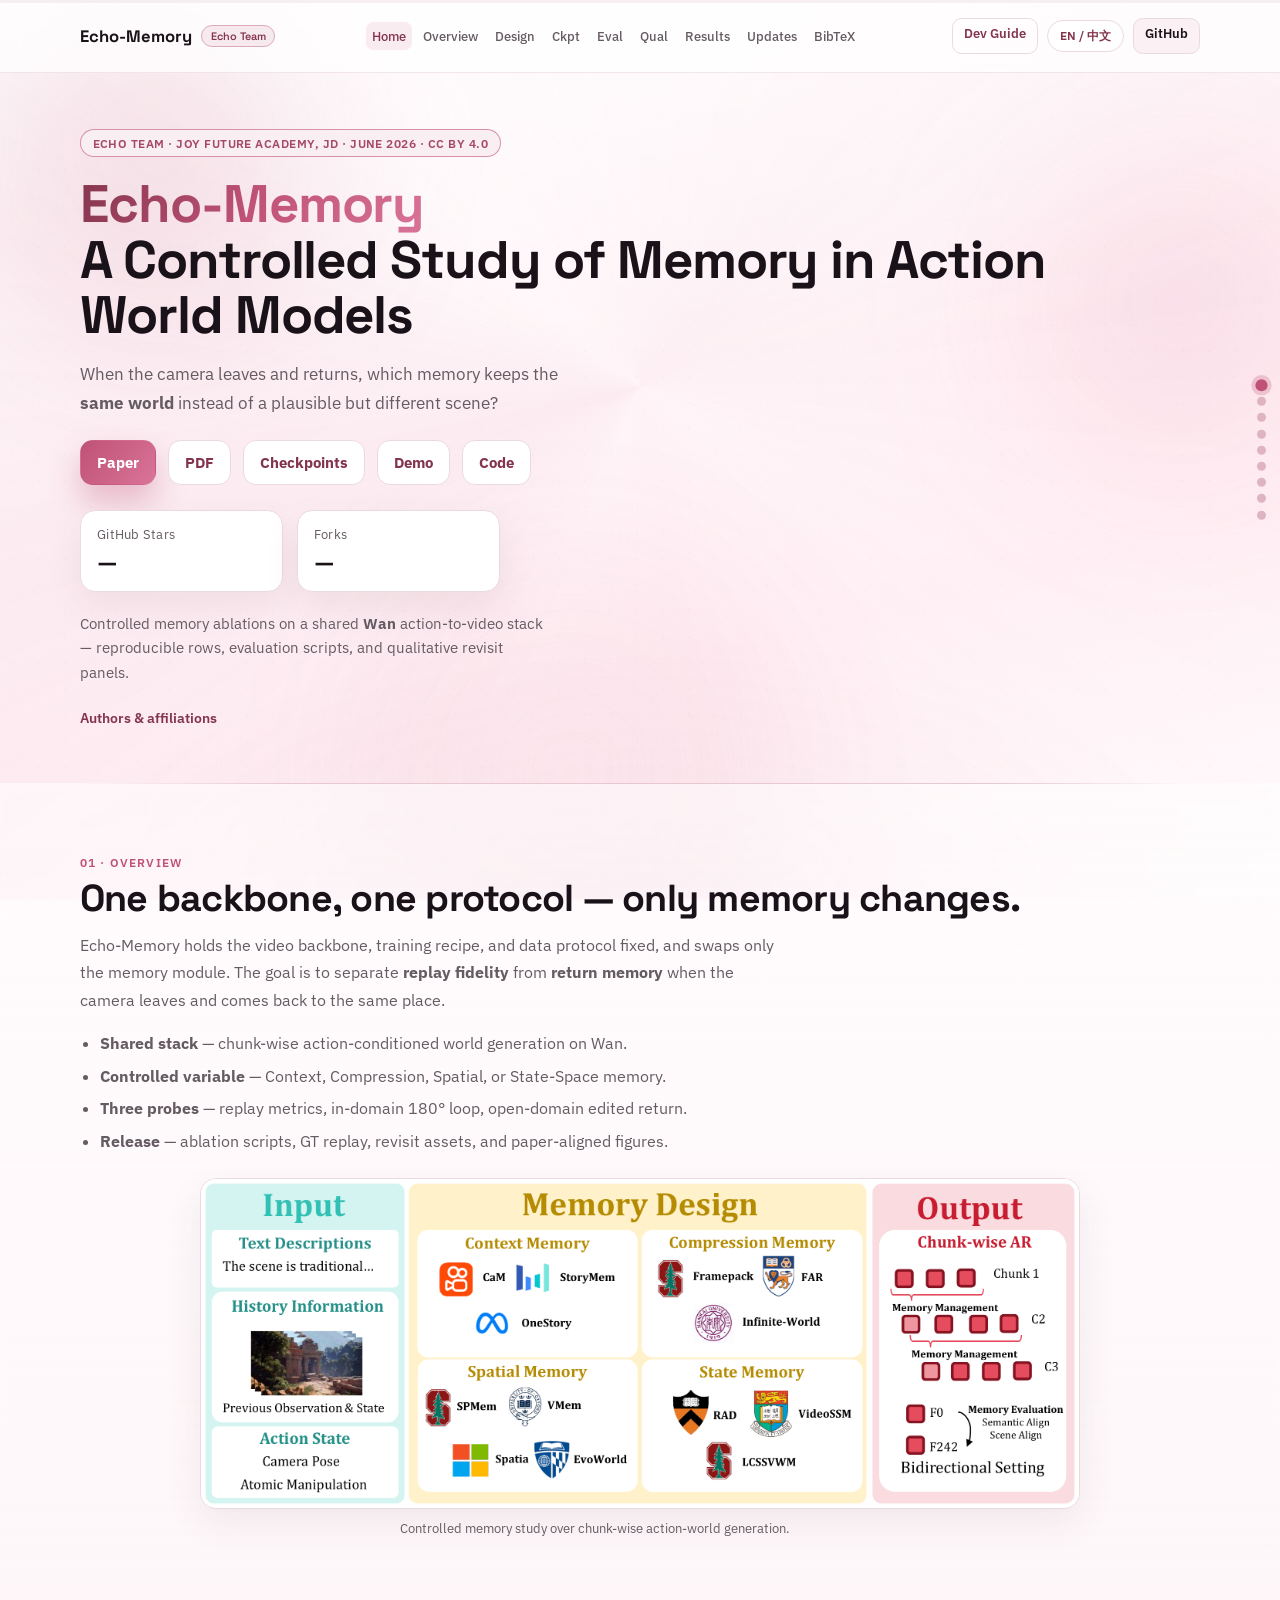
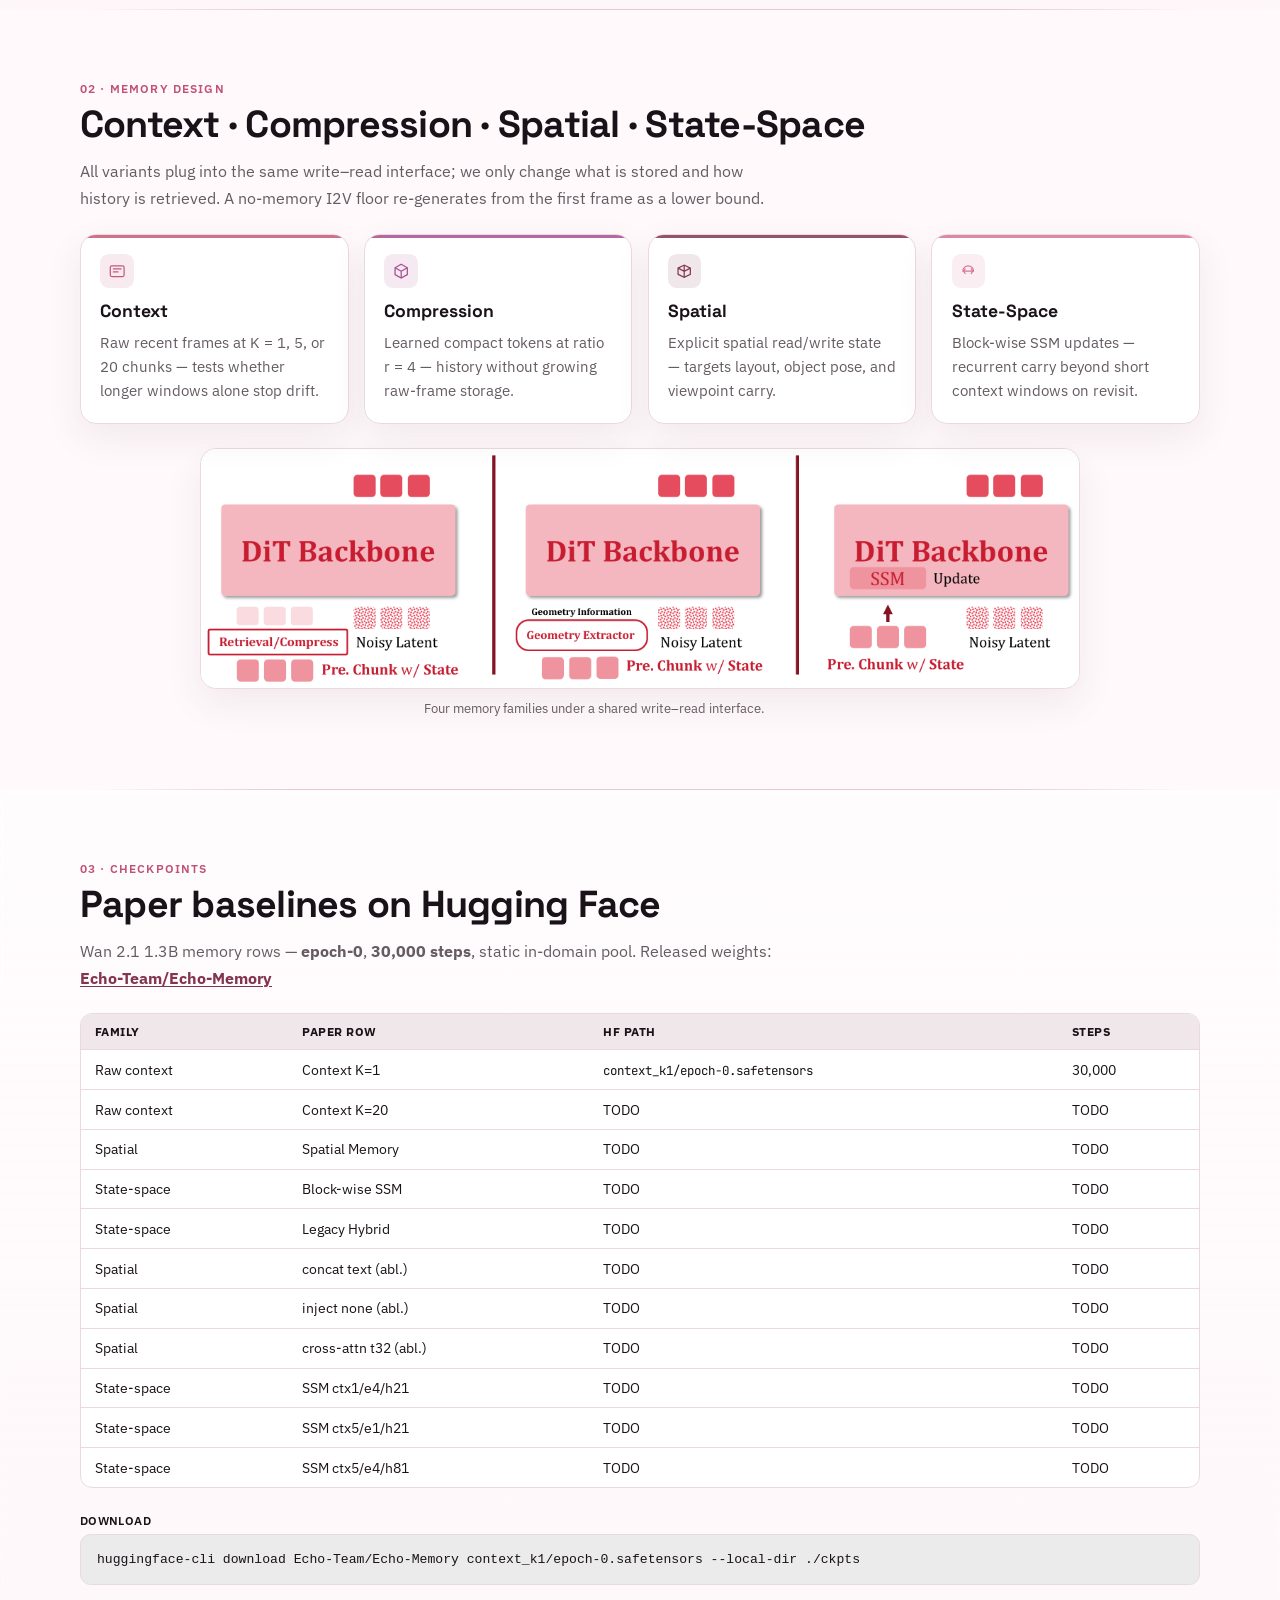
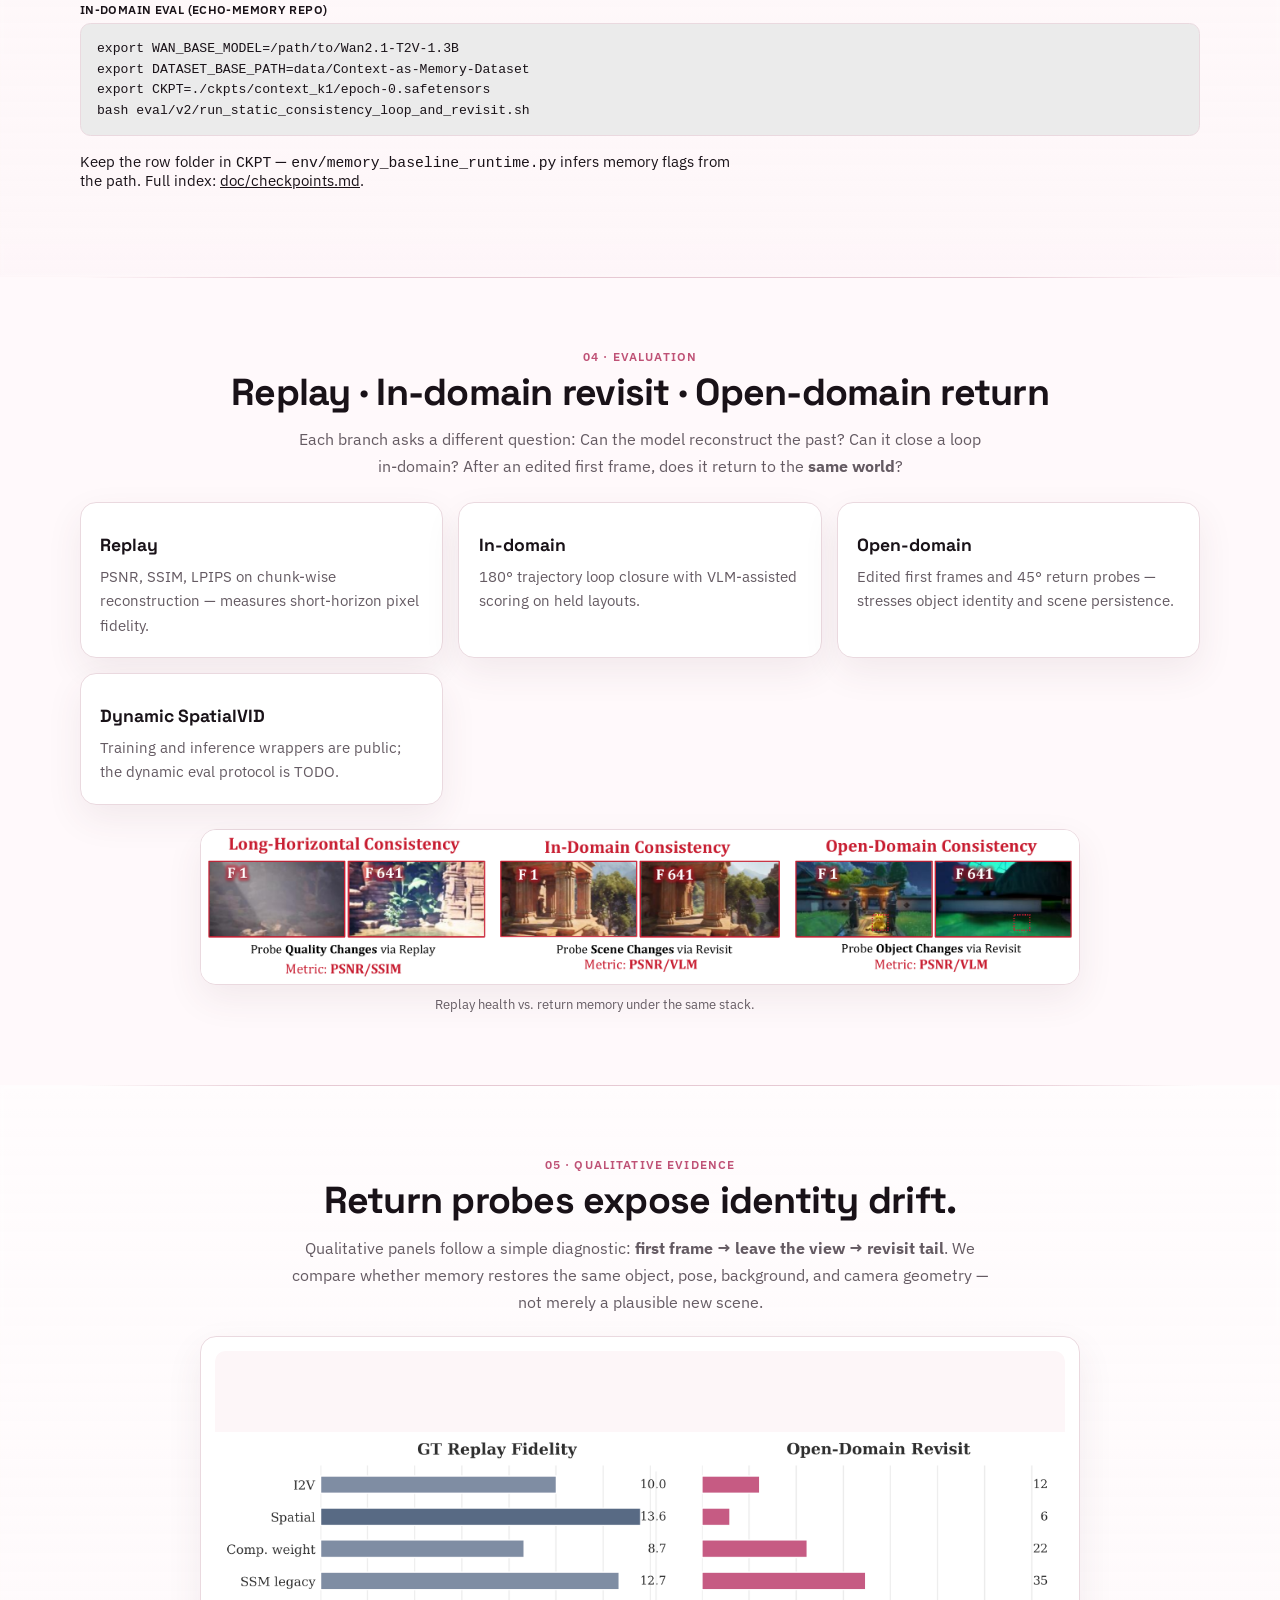
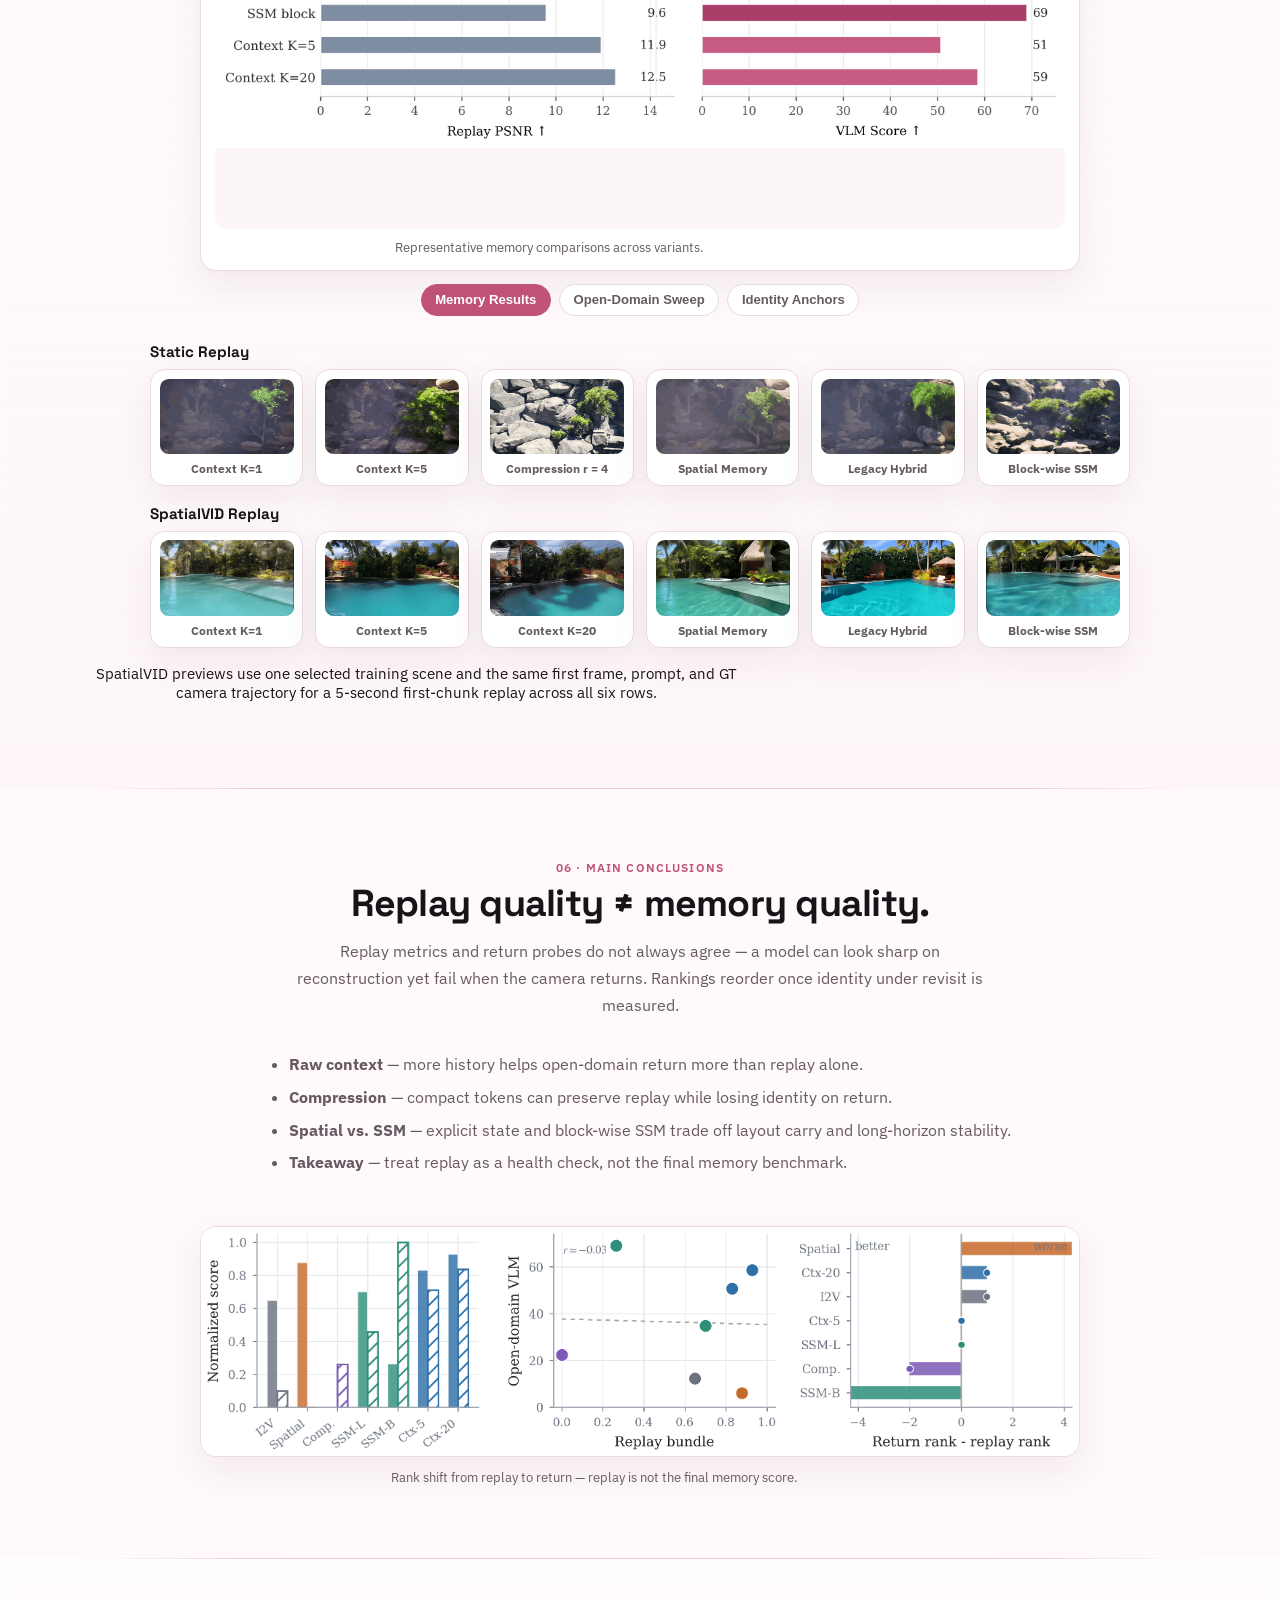
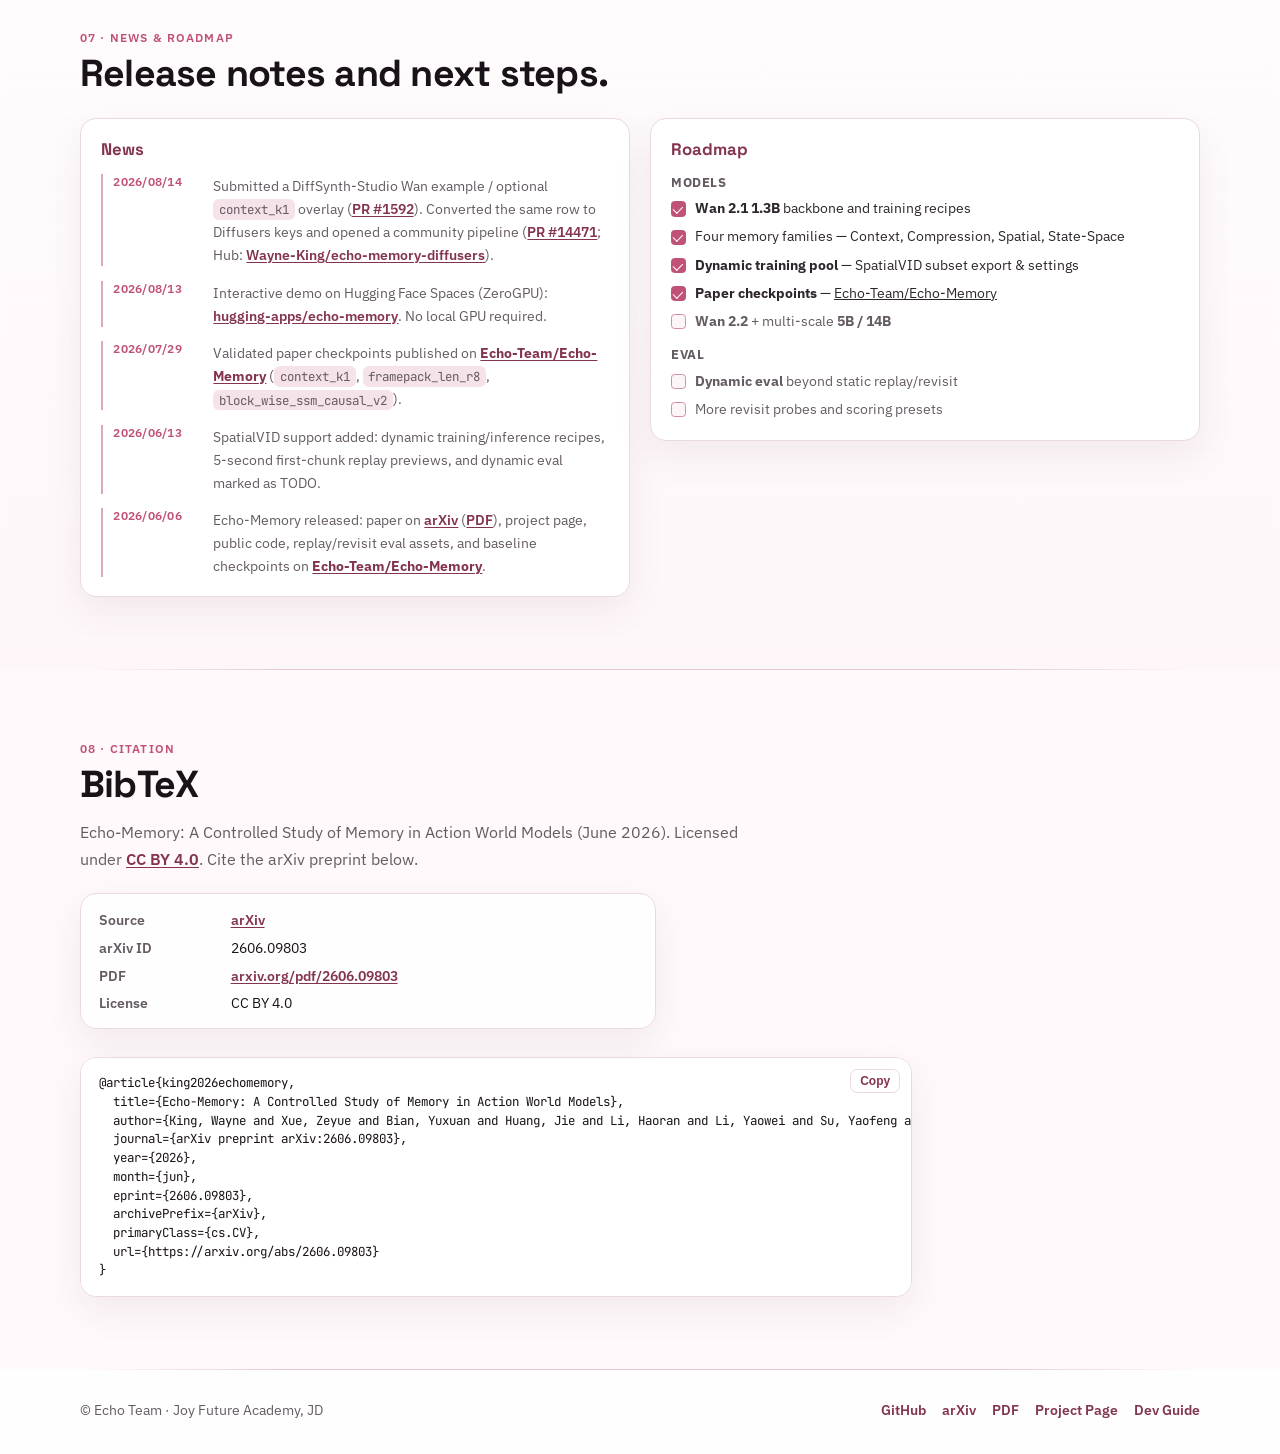
==== commit 354be898: "Publish project page from main (d629b38)" ====
--- a/index.html
+++ b/index.html
@@ -517,6 +517,12 @@
               <h3 class="updates-heading" data-i18n="updates.news">News</h3>
               <ul class="news-feed">
                 <li class="news-item">
+                  <time datetime="2026-08-14">2026/08/14</time>
+                  <p data-i18n-html="updates.news_frameworks">
+                    DiffSynth example and Diffusers community pipeline submitted for context_k1.
+                  </p>
+                </li>
+                <li class="news-item">
                   <time datetime="2026-08-13">2026/08/13</time>
                   <p data-i18n-html="updates.news_demo">
                     Interactive Hugging Face Space demo is live (ZeroGPU).
@@ -657,7 +663,7 @@
           <a href="https://echo-team-joy-future-academy-jd.github.io/Echo-Memory/" data-i18n="footer.pp">Project Page</a>
           <a href="developer.html" data-i18n="nav.developer">Developer Guide</a>
         </div>
-        <p class="build-id" hidden aria-hidden="true">site-build-f3a5b0c</p>
+        <p class="build-id" hidden aria-hidden="true">site-build-d629b38</p>
       </div>
     </footer>
   </div>
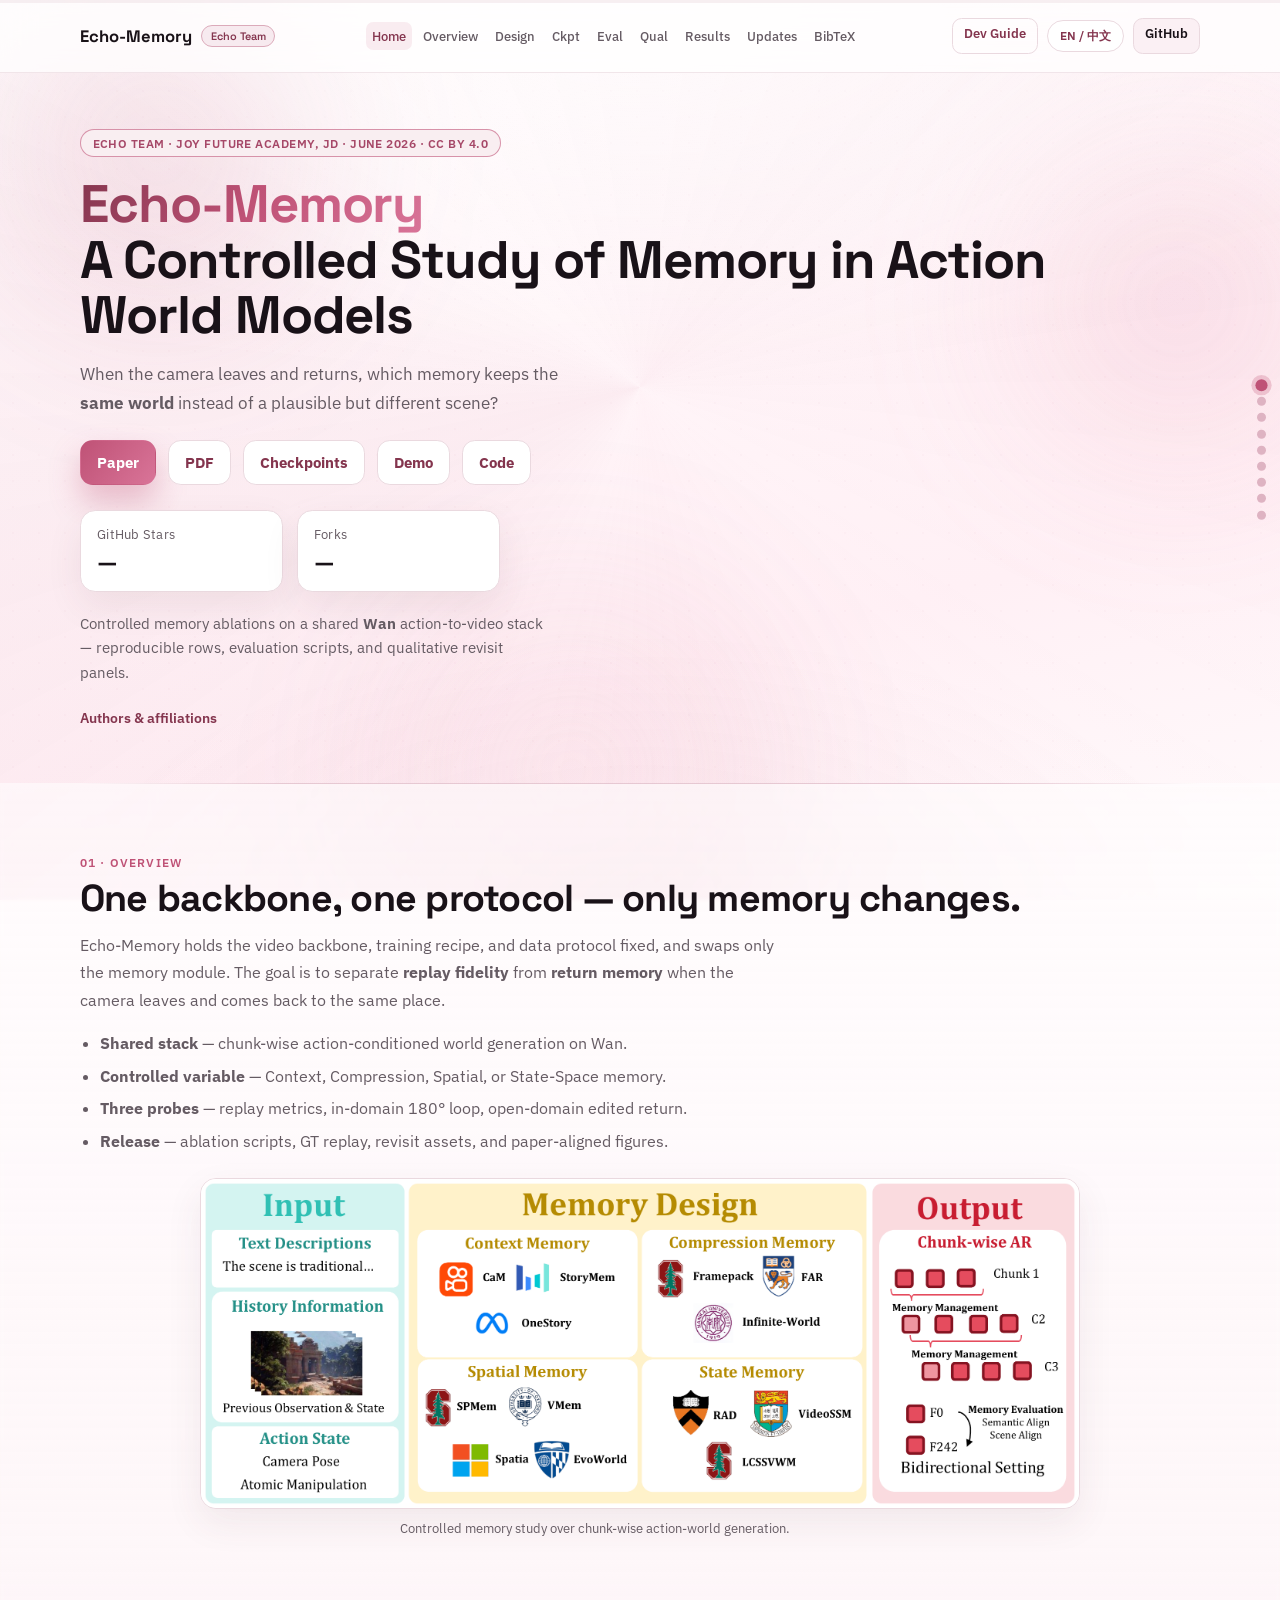
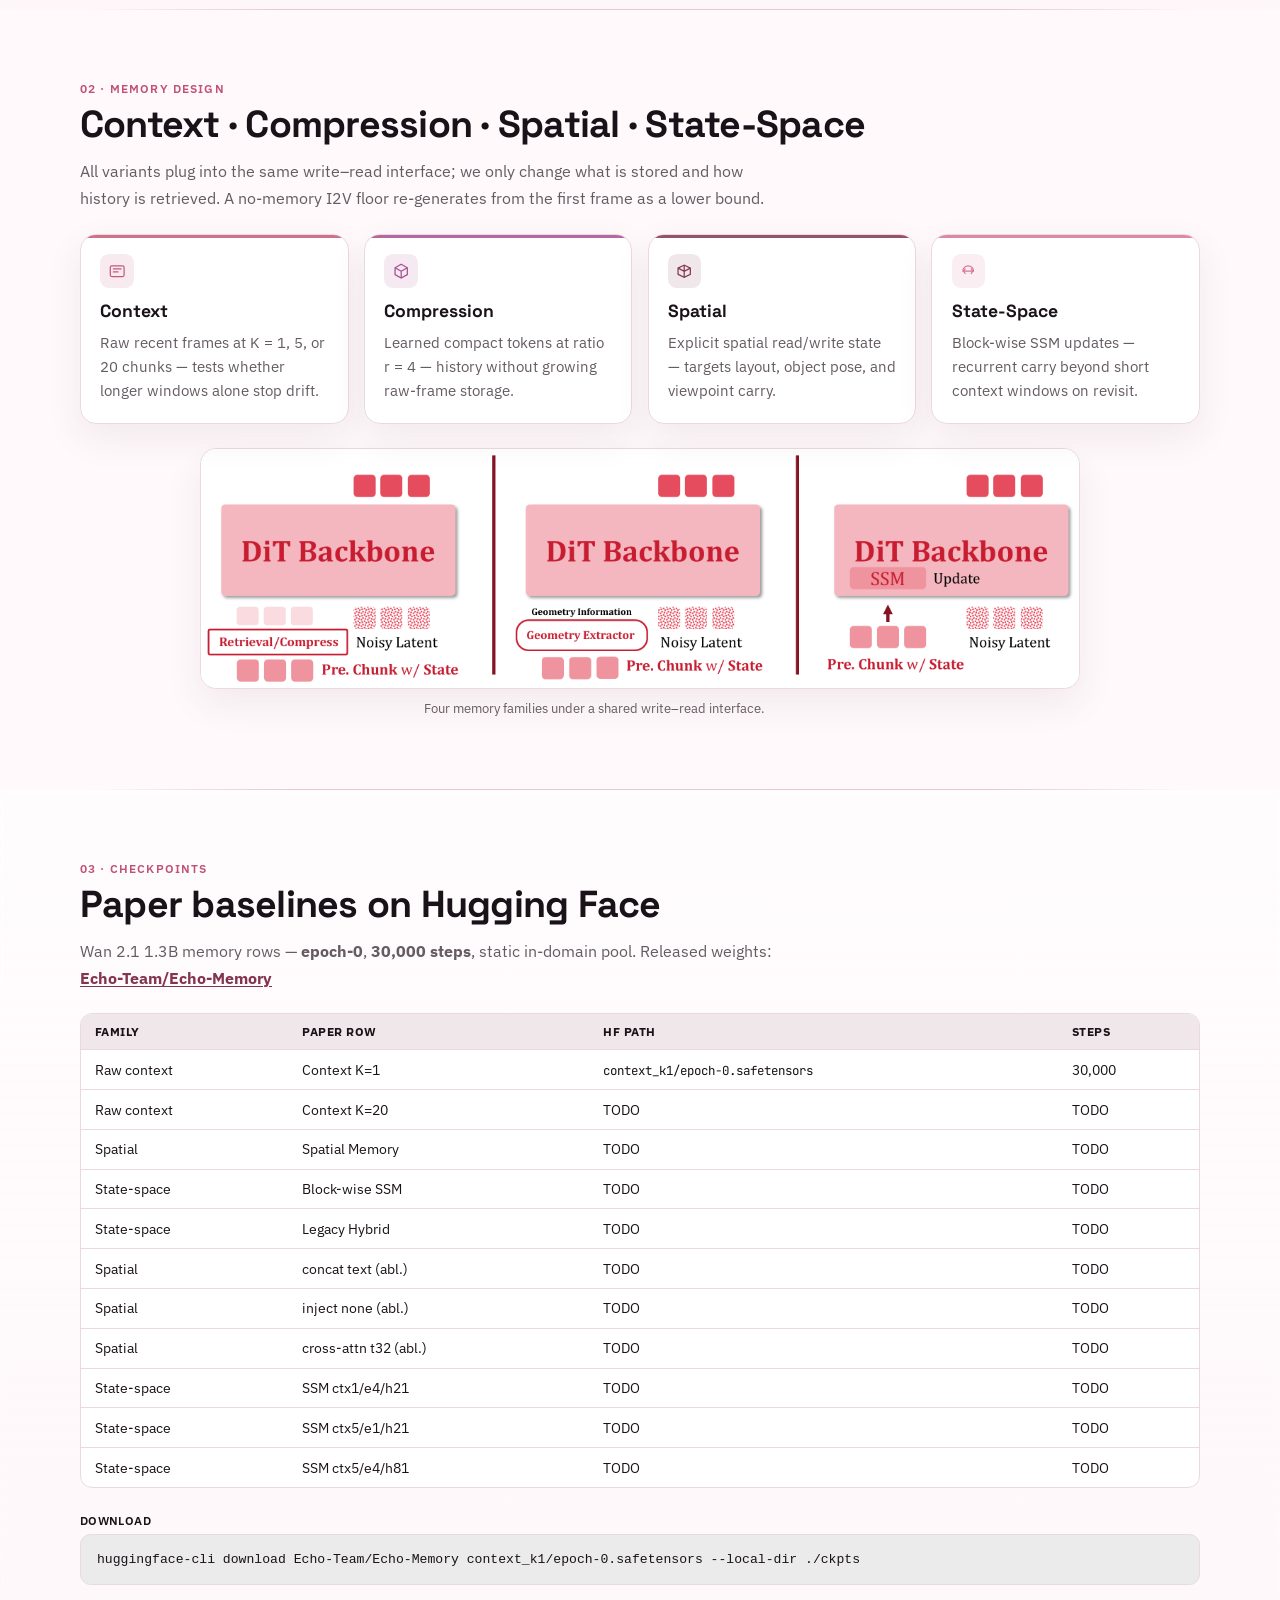
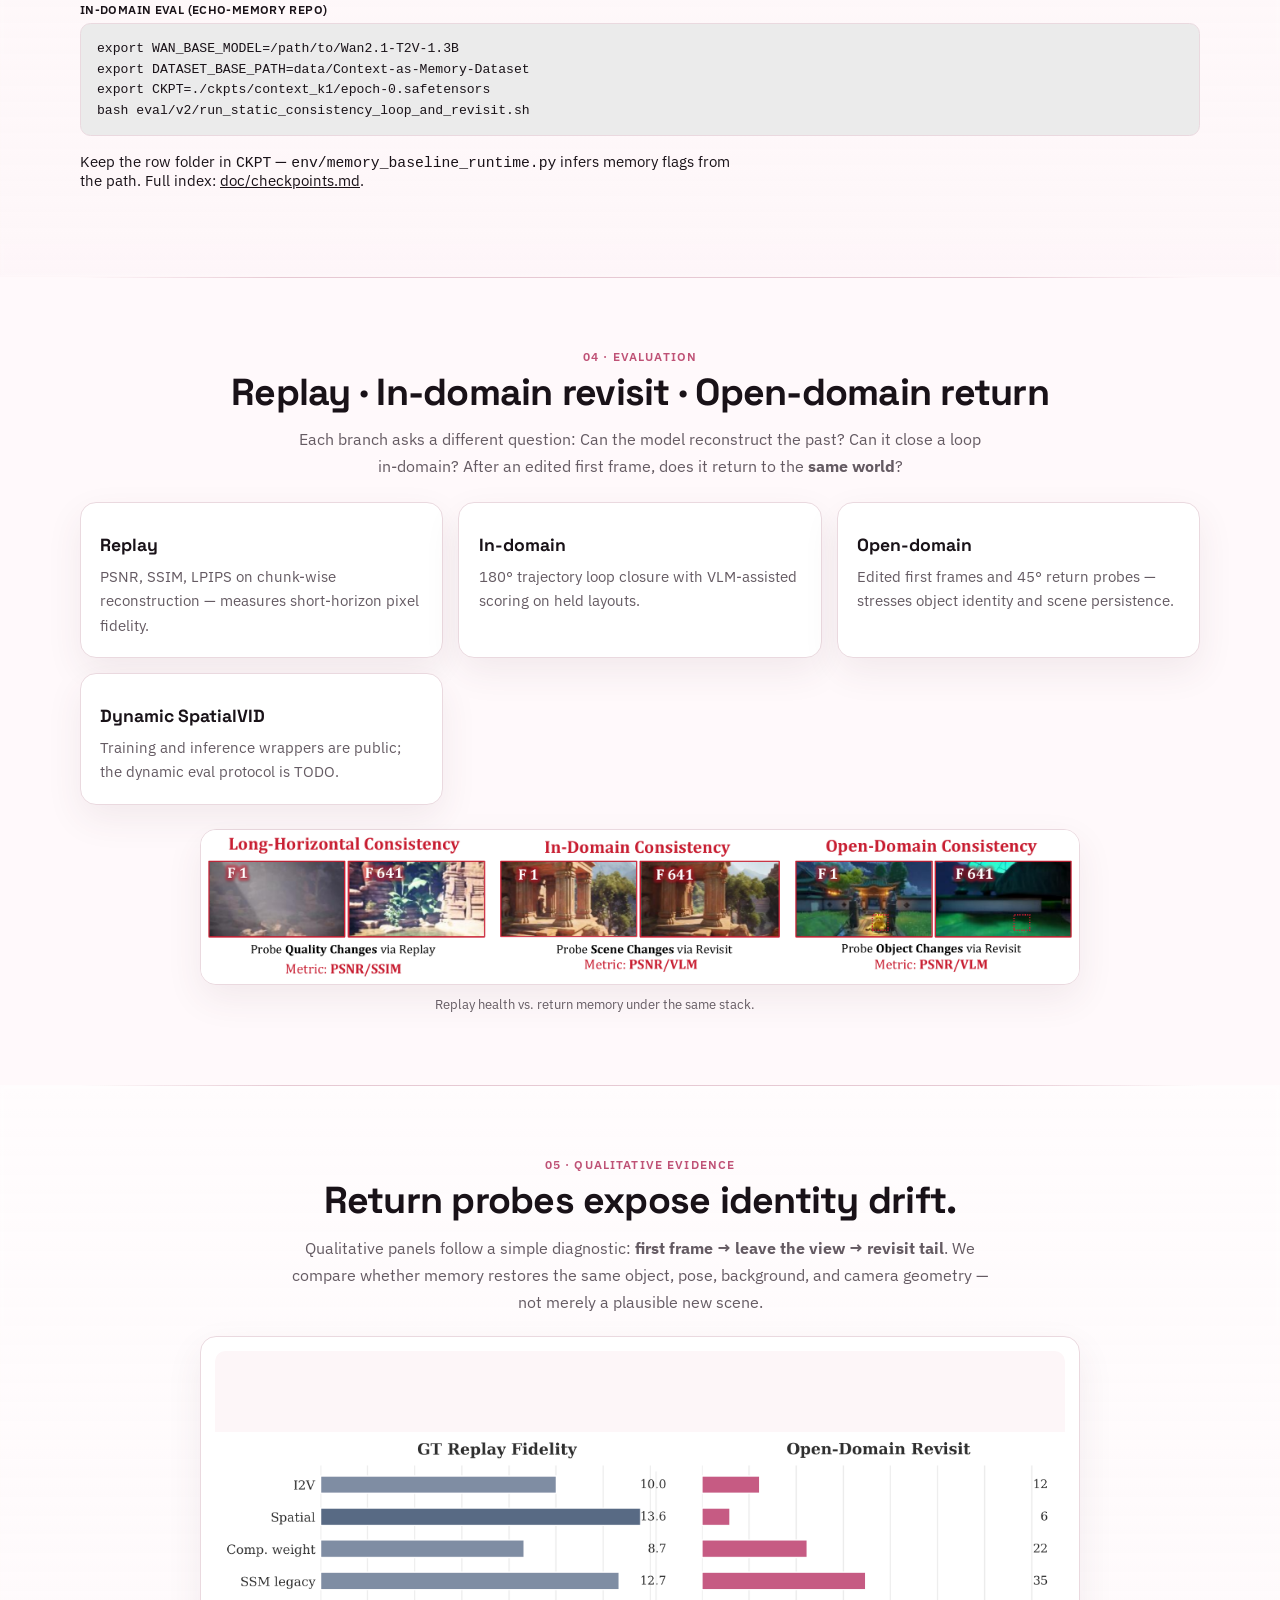
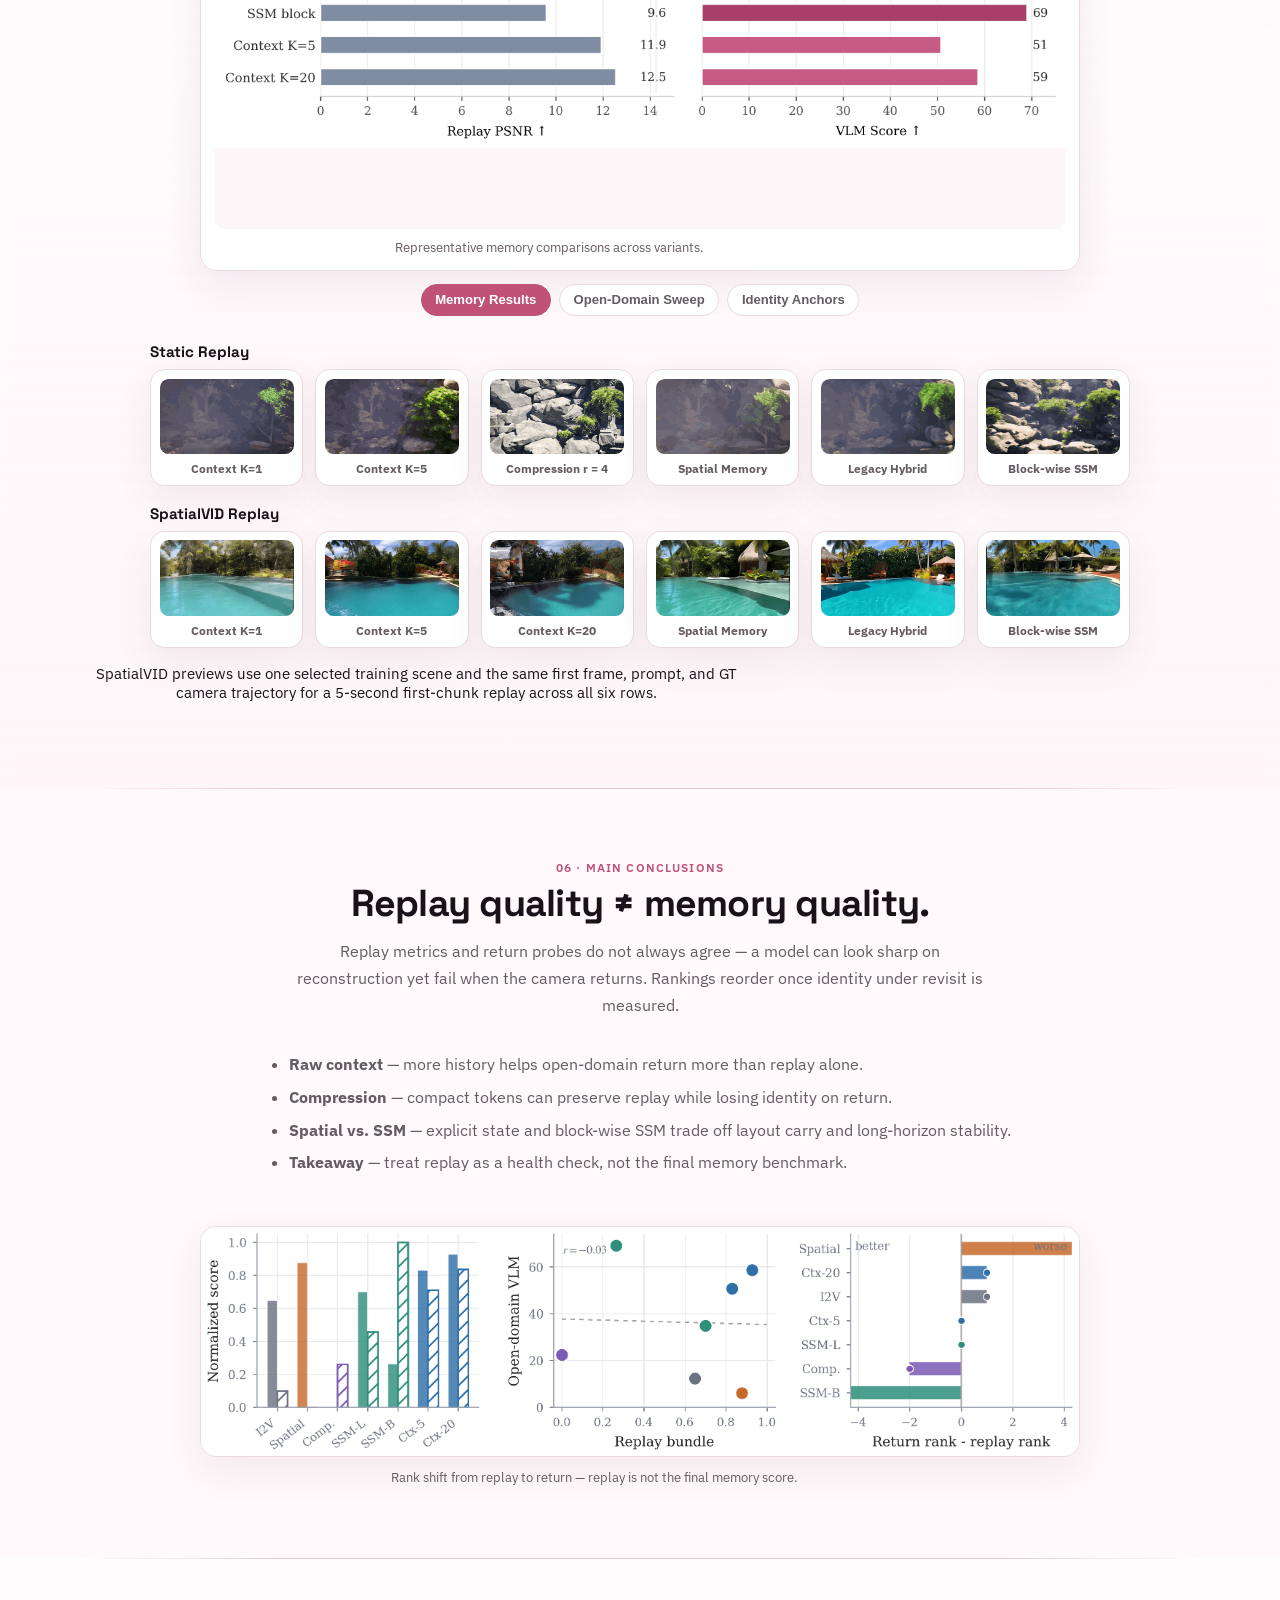
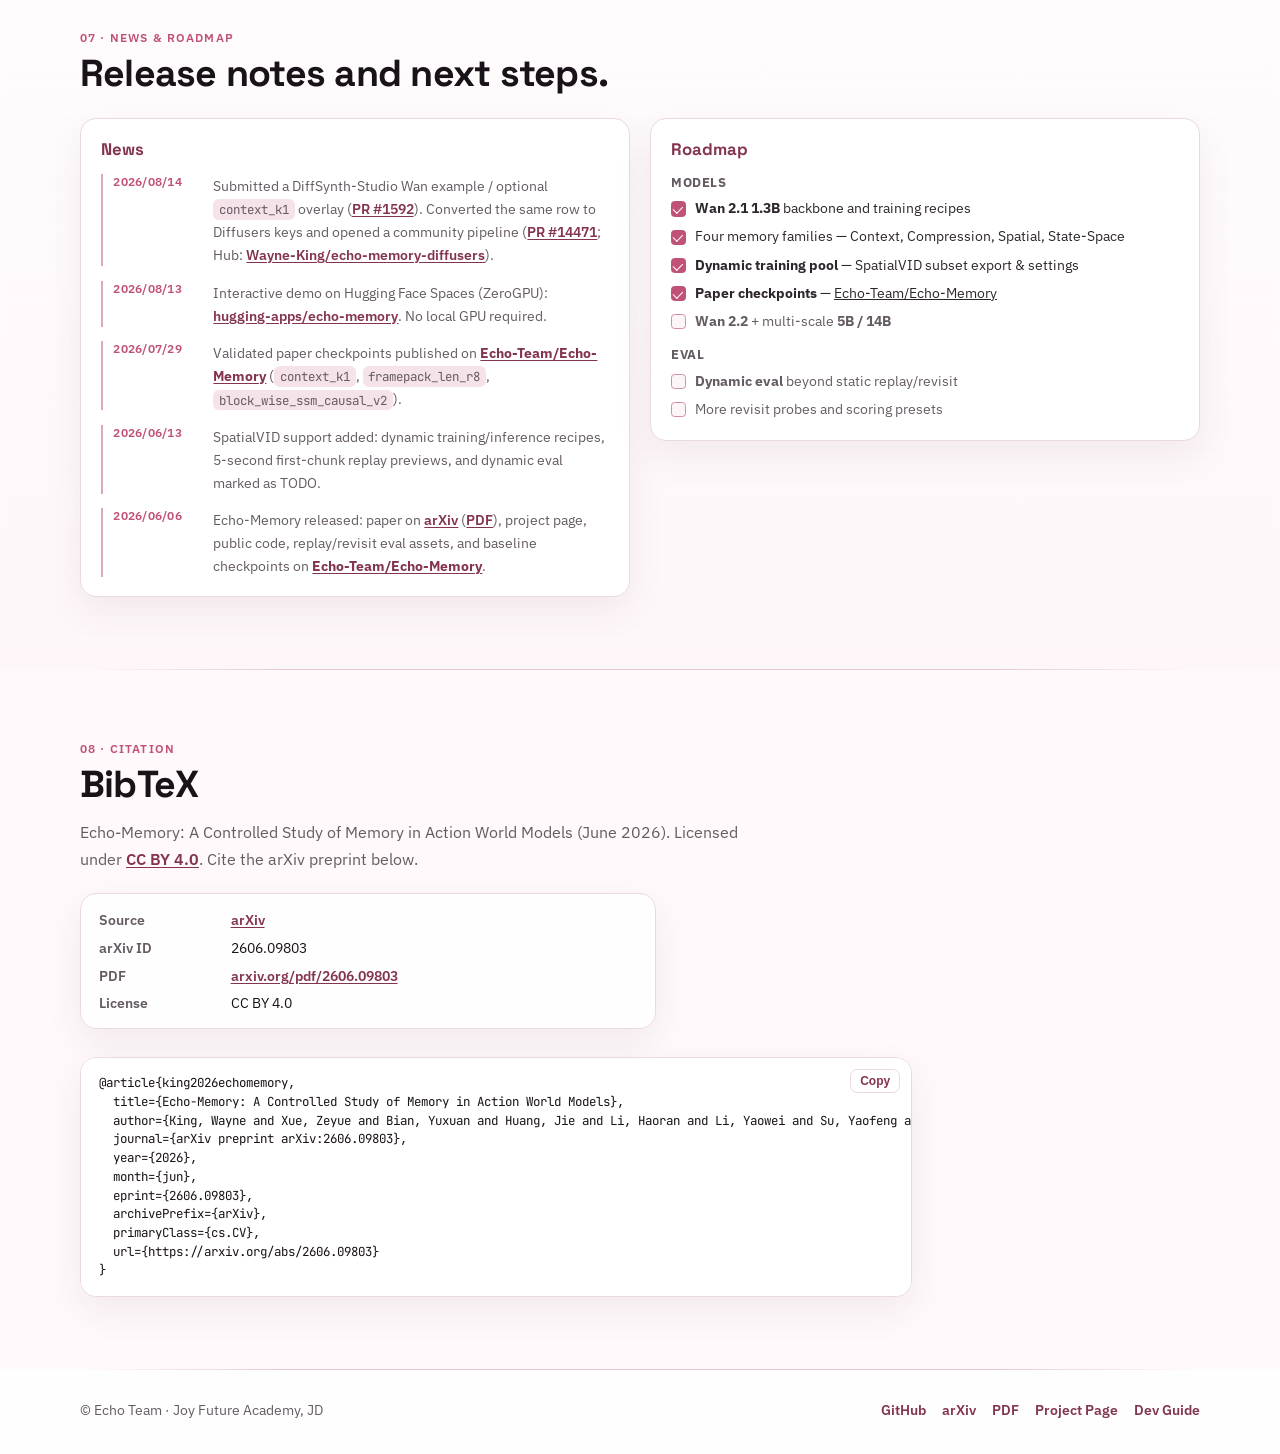
==== commit 21a932d2: "Publish project page from main (2d8f2f1)" ====
--- a/index.html
+++ b/index.html
@@ -663,7 +663,7 @@
           <a href="https://echo-team-joy-future-academy-jd.github.io/Echo-Memory/" data-i18n="footer.pp">Project Page</a>
           <a href="developer.html" data-i18n="nav.developer">Developer Guide</a>
         </div>
-        <p class="build-id" hidden aria-hidden="true">site-build-d629b38</p>
+        <p class="build-id" hidden aria-hidden="true">site-build-2d8f2f1</p>
       </div>
     </footer>
   </div>
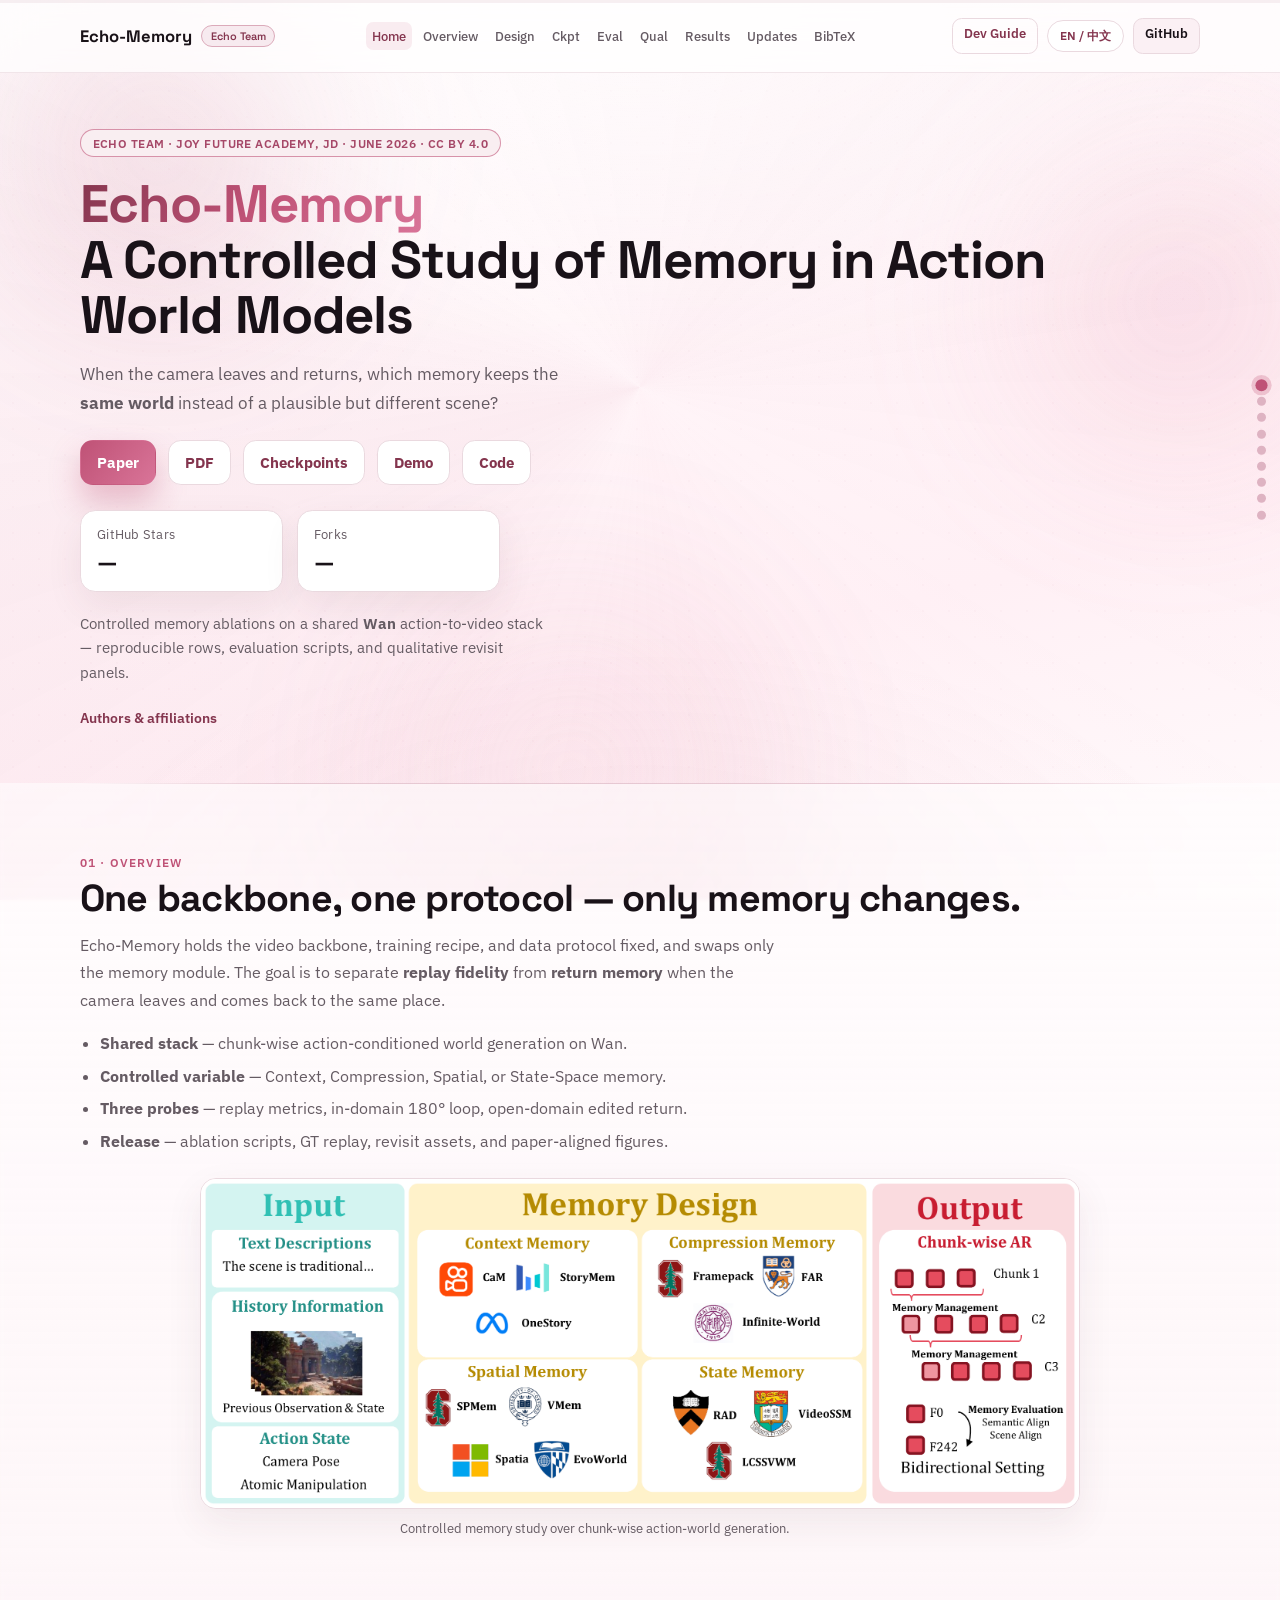
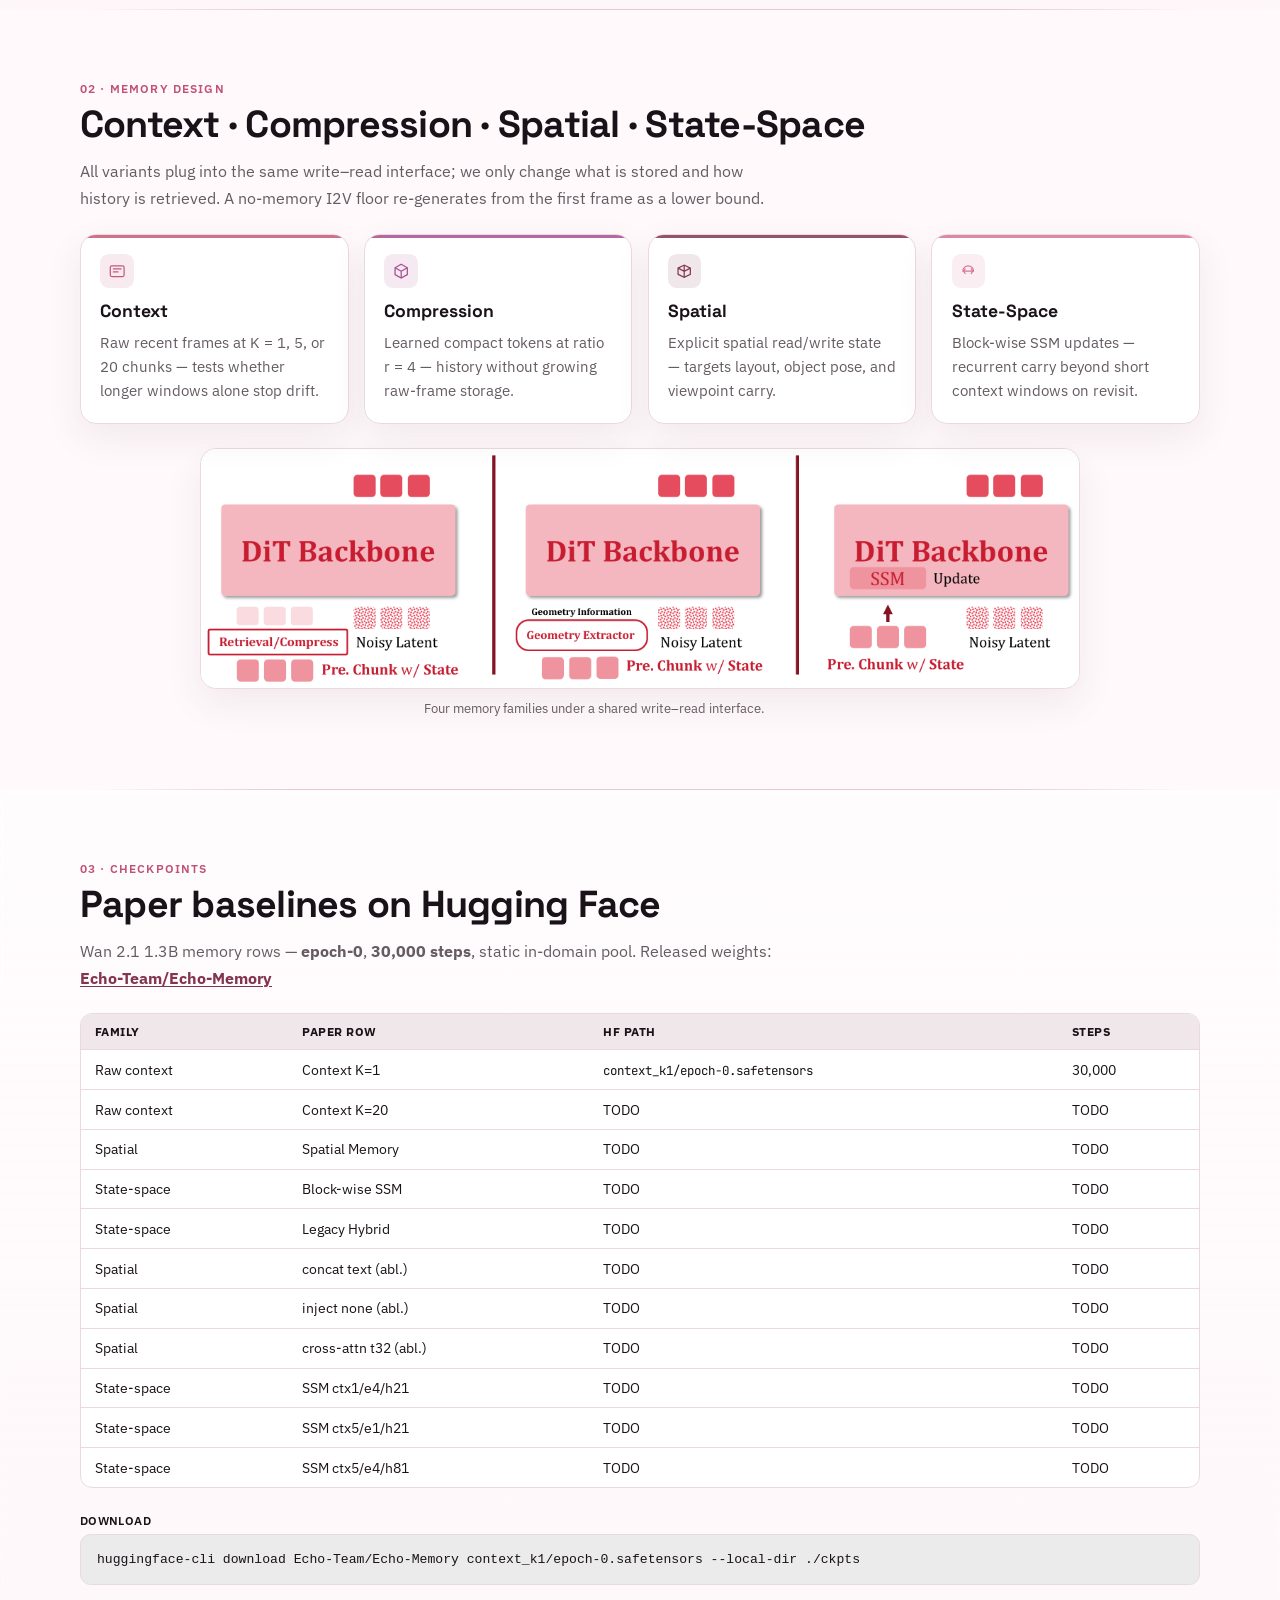
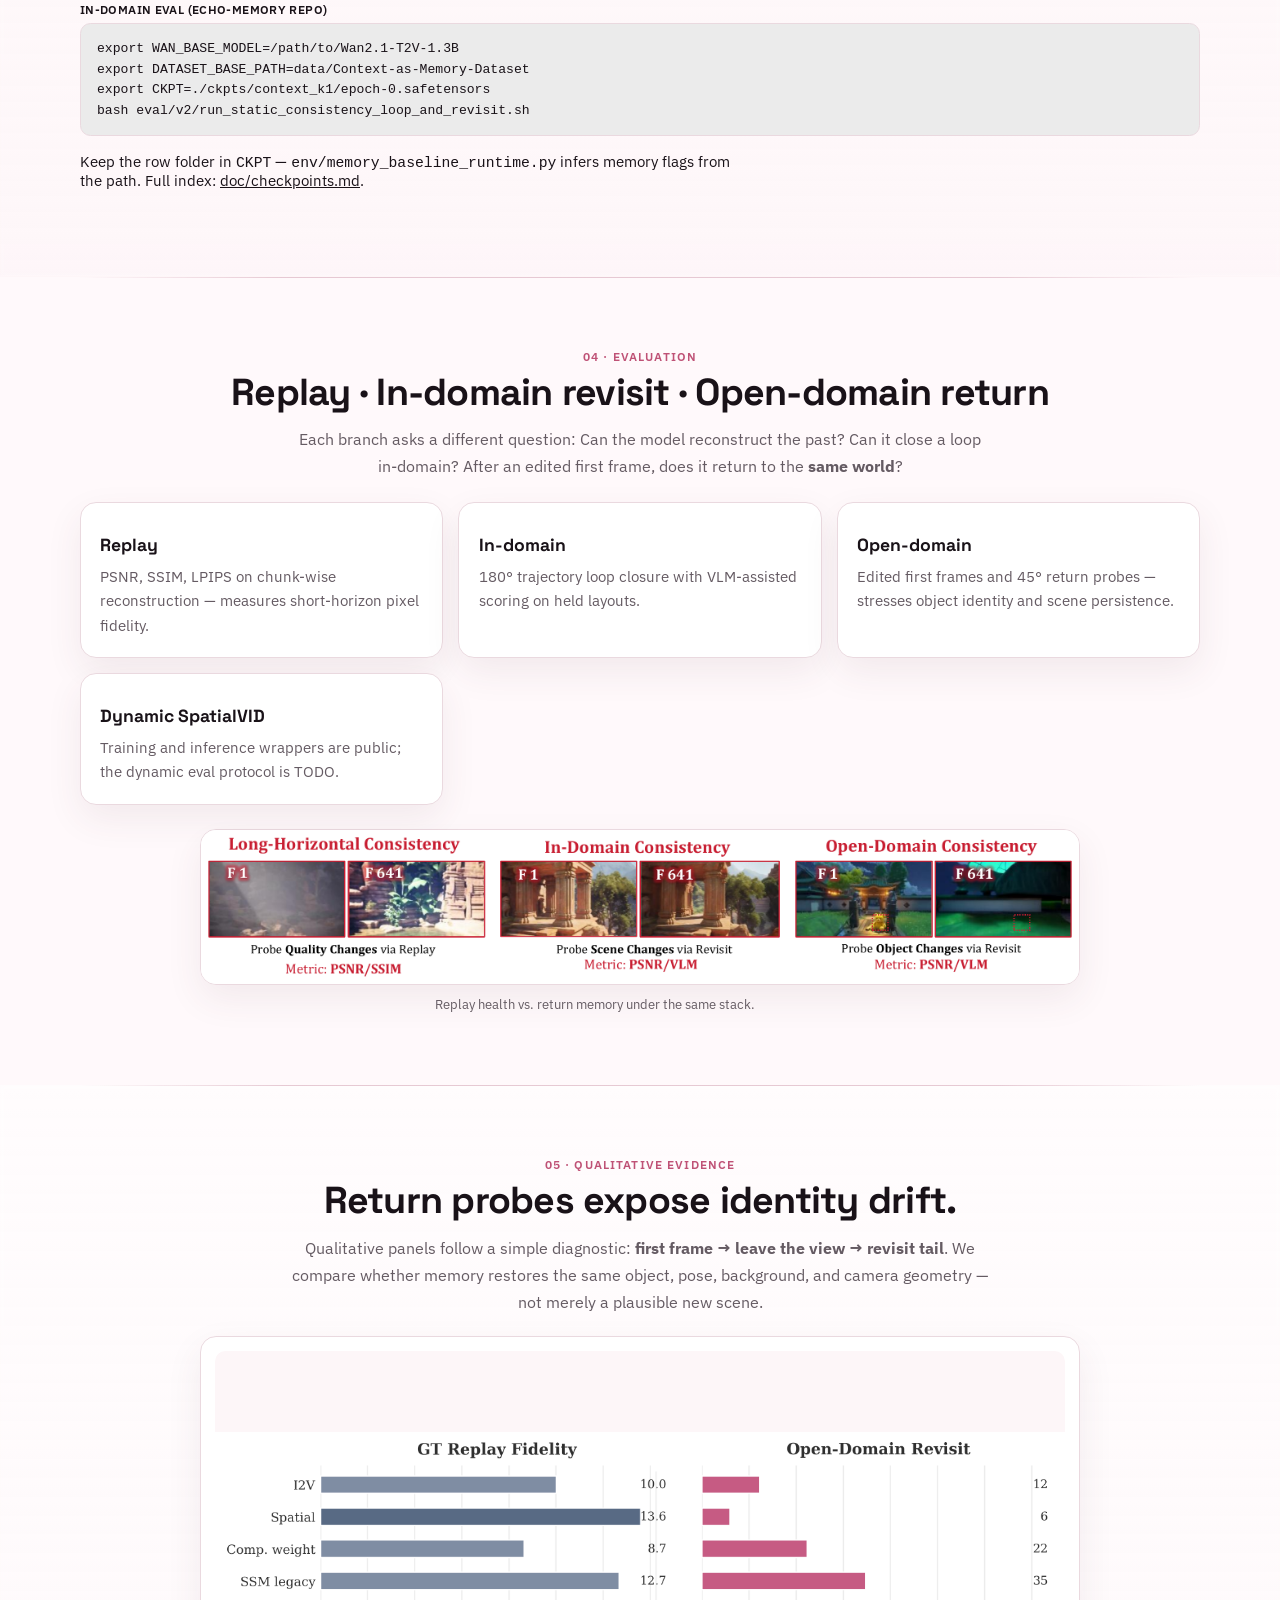
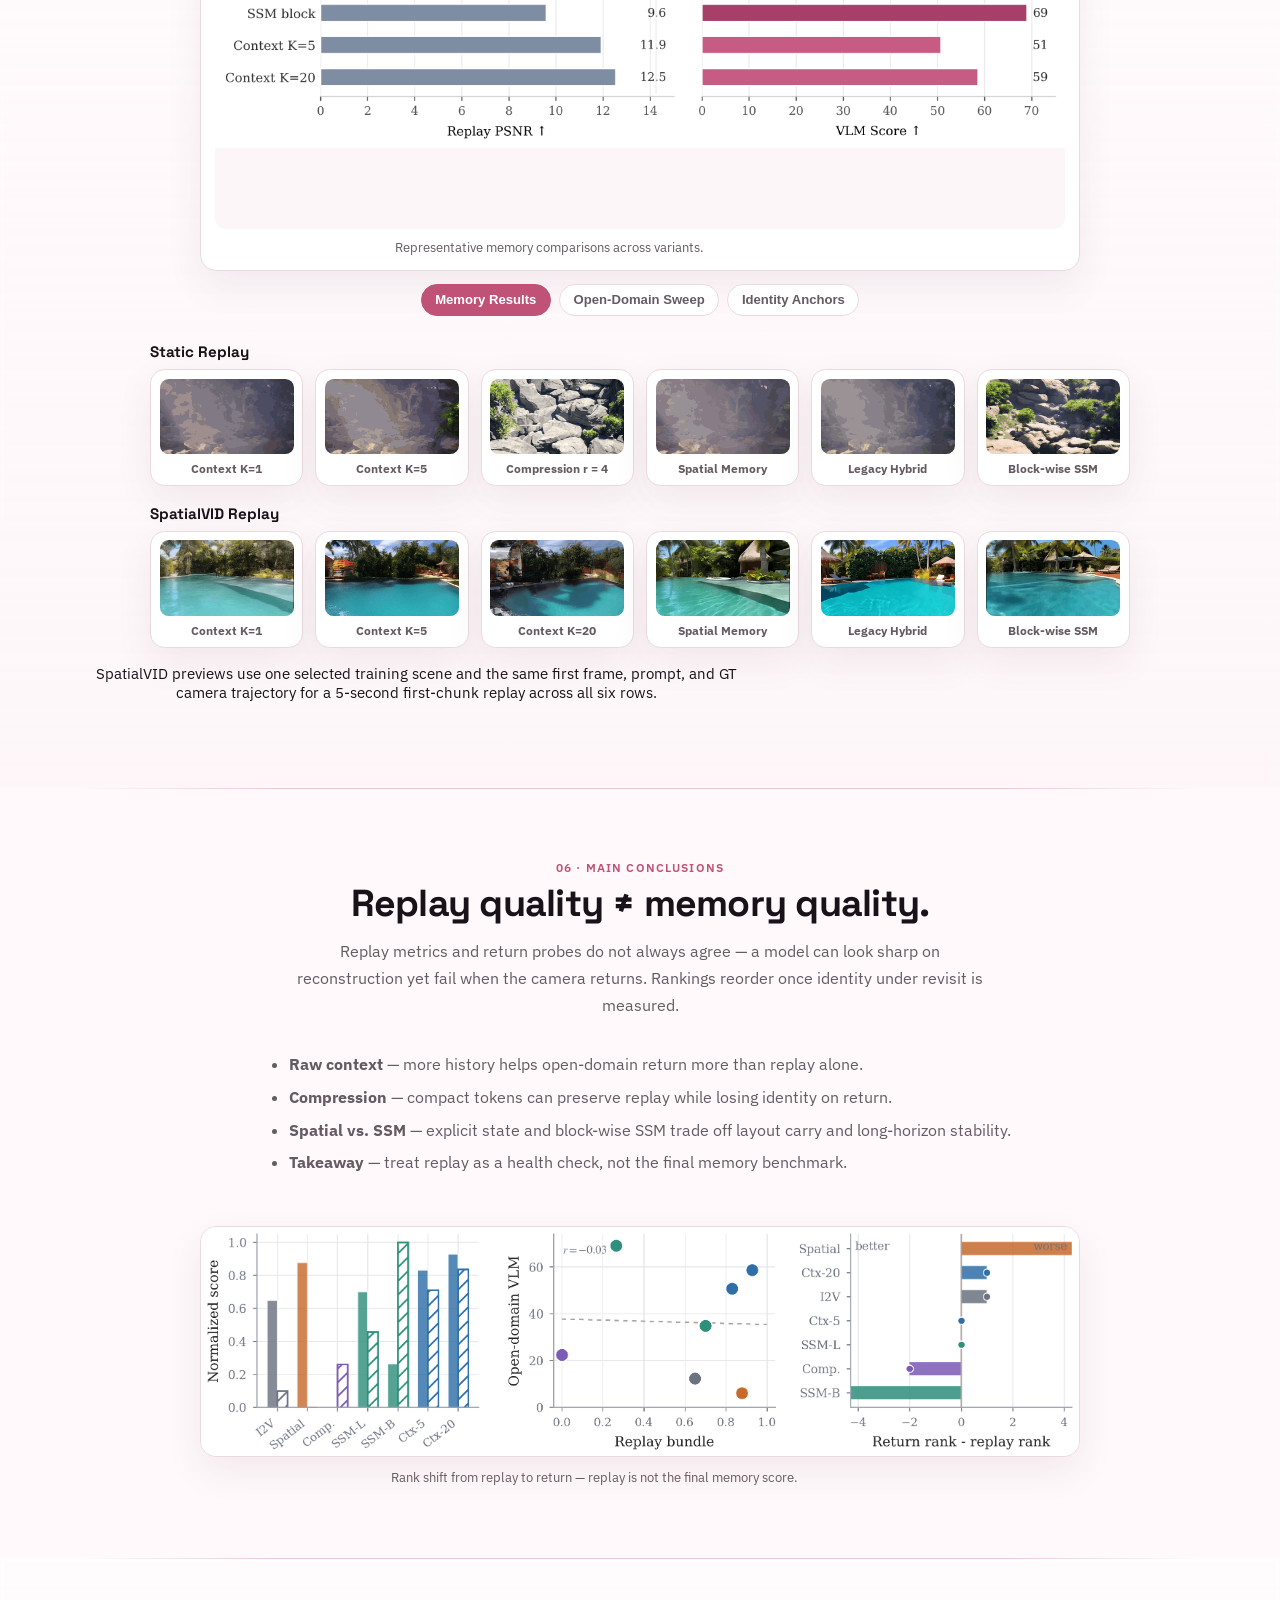
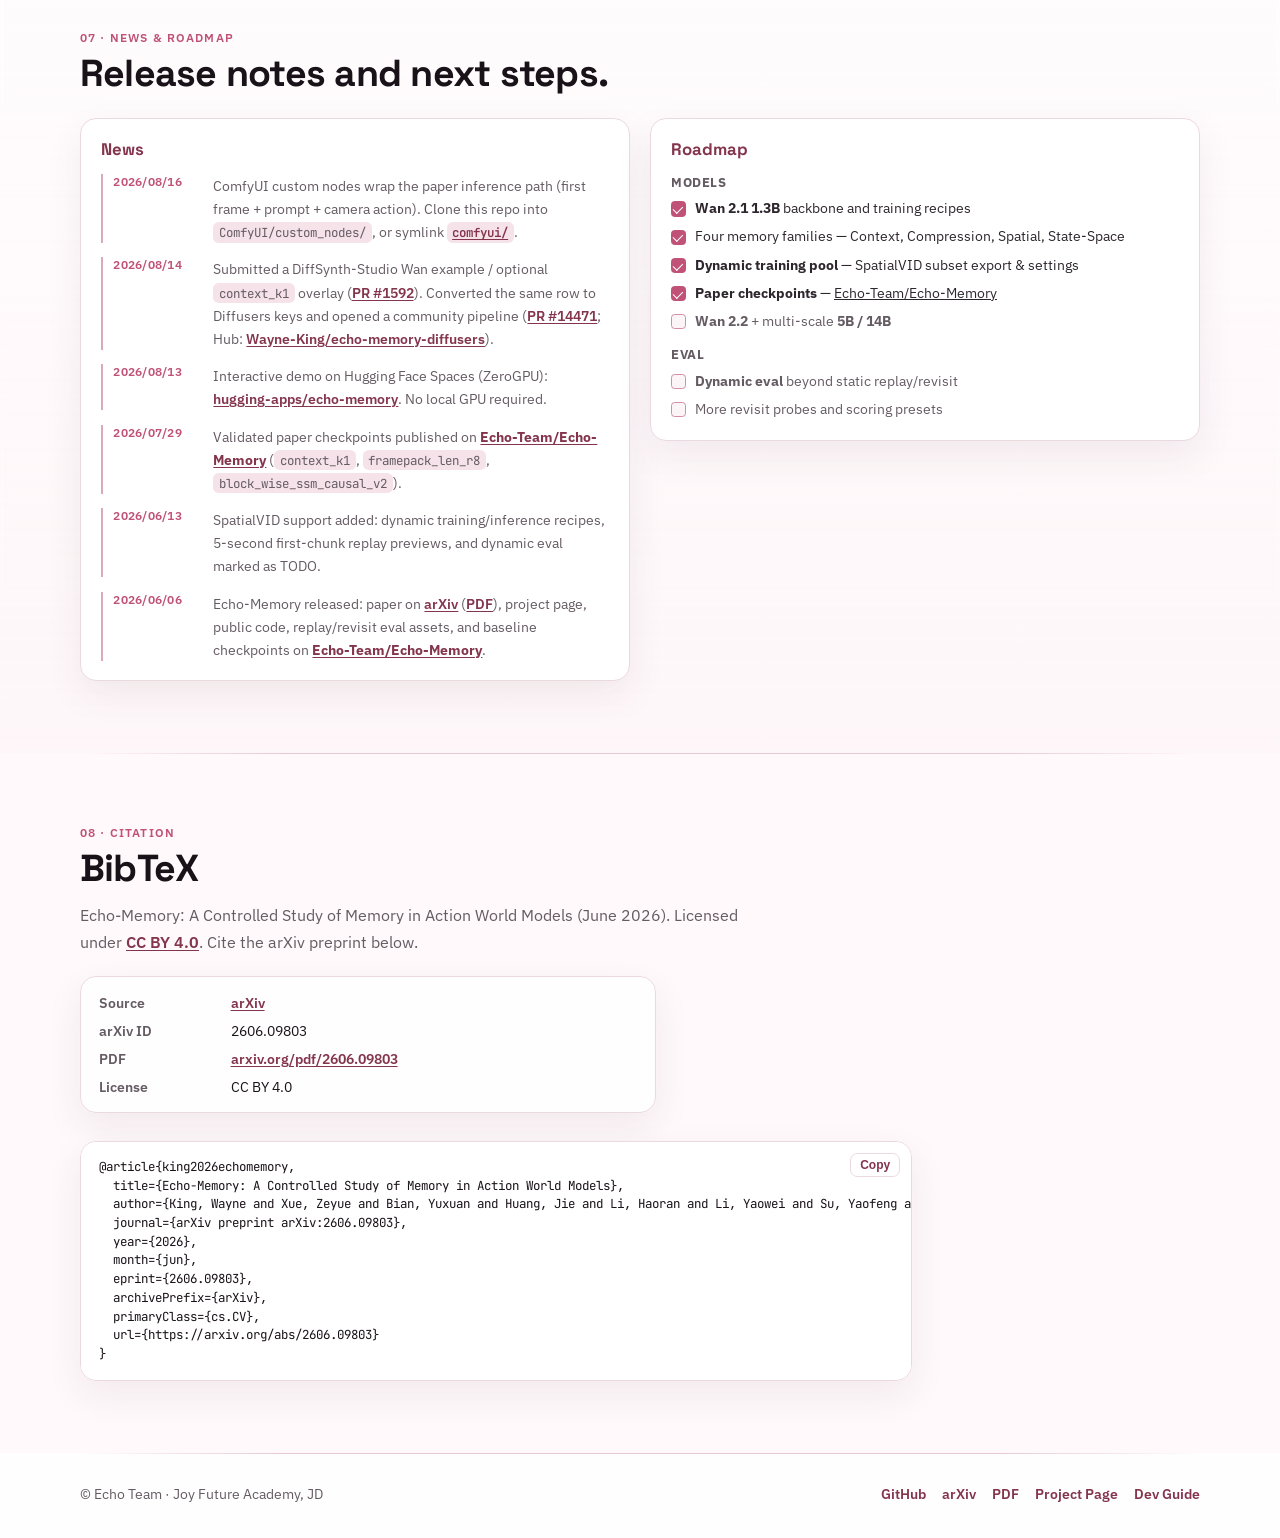
==== commit 9babe5b5: "Publish project page from main (4c23faf)" ====
--- a/index.html
+++ b/index.html
@@ -517,6 +517,12 @@
               <h3 class="updates-heading" data-i18n="updates.news">News</h3>
               <ul class="news-feed">
                 <li class="news-item">
+                  <time datetime="2026-08-16">2026/08/16</time>
+                  <p data-i18n-html="updates.news_comfyui">
+                    ComfyUI custom nodes wrap the paper inference path.
+                  </p>
+                </li>
+                <li class="news-item">
                   <time datetime="2026-08-14">2026/08/14</time>
                   <p data-i18n-html="updates.news_frameworks">
                     DiffSynth example and Diffusers community pipeline submitted for context_k1.
@@ -663,7 +669,7 @@
           <a href="https://echo-team-joy-future-academy-jd.github.io/Echo-Memory/" data-i18n="footer.pp">Project Page</a>
           <a href="developer.html" data-i18n="nav.developer">Developer Guide</a>
         </div>
-        <p class="build-id" hidden aria-hidden="true">site-build-2d8f2f1</p>
+        <p class="build-id" hidden aria-hidden="true">site-build-4c23faf</p>
       </div>
     </footer>
   </div>
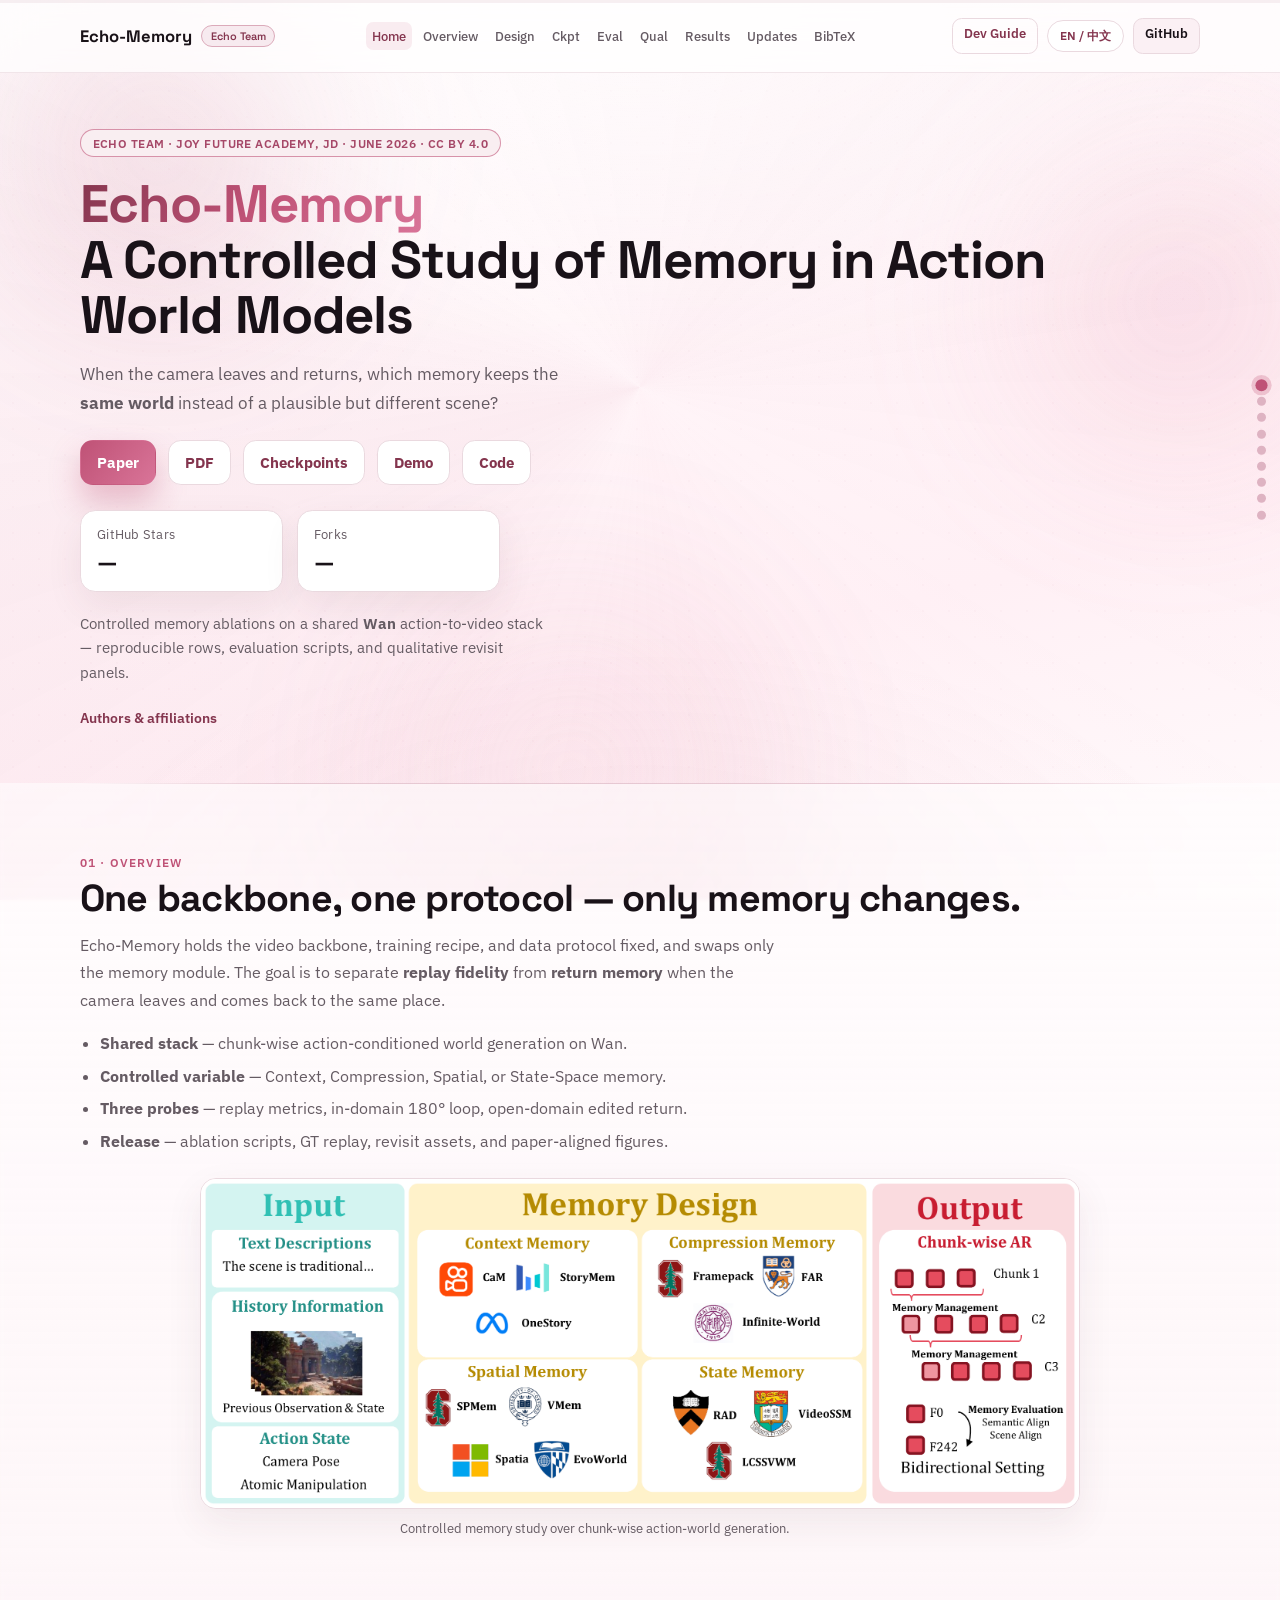
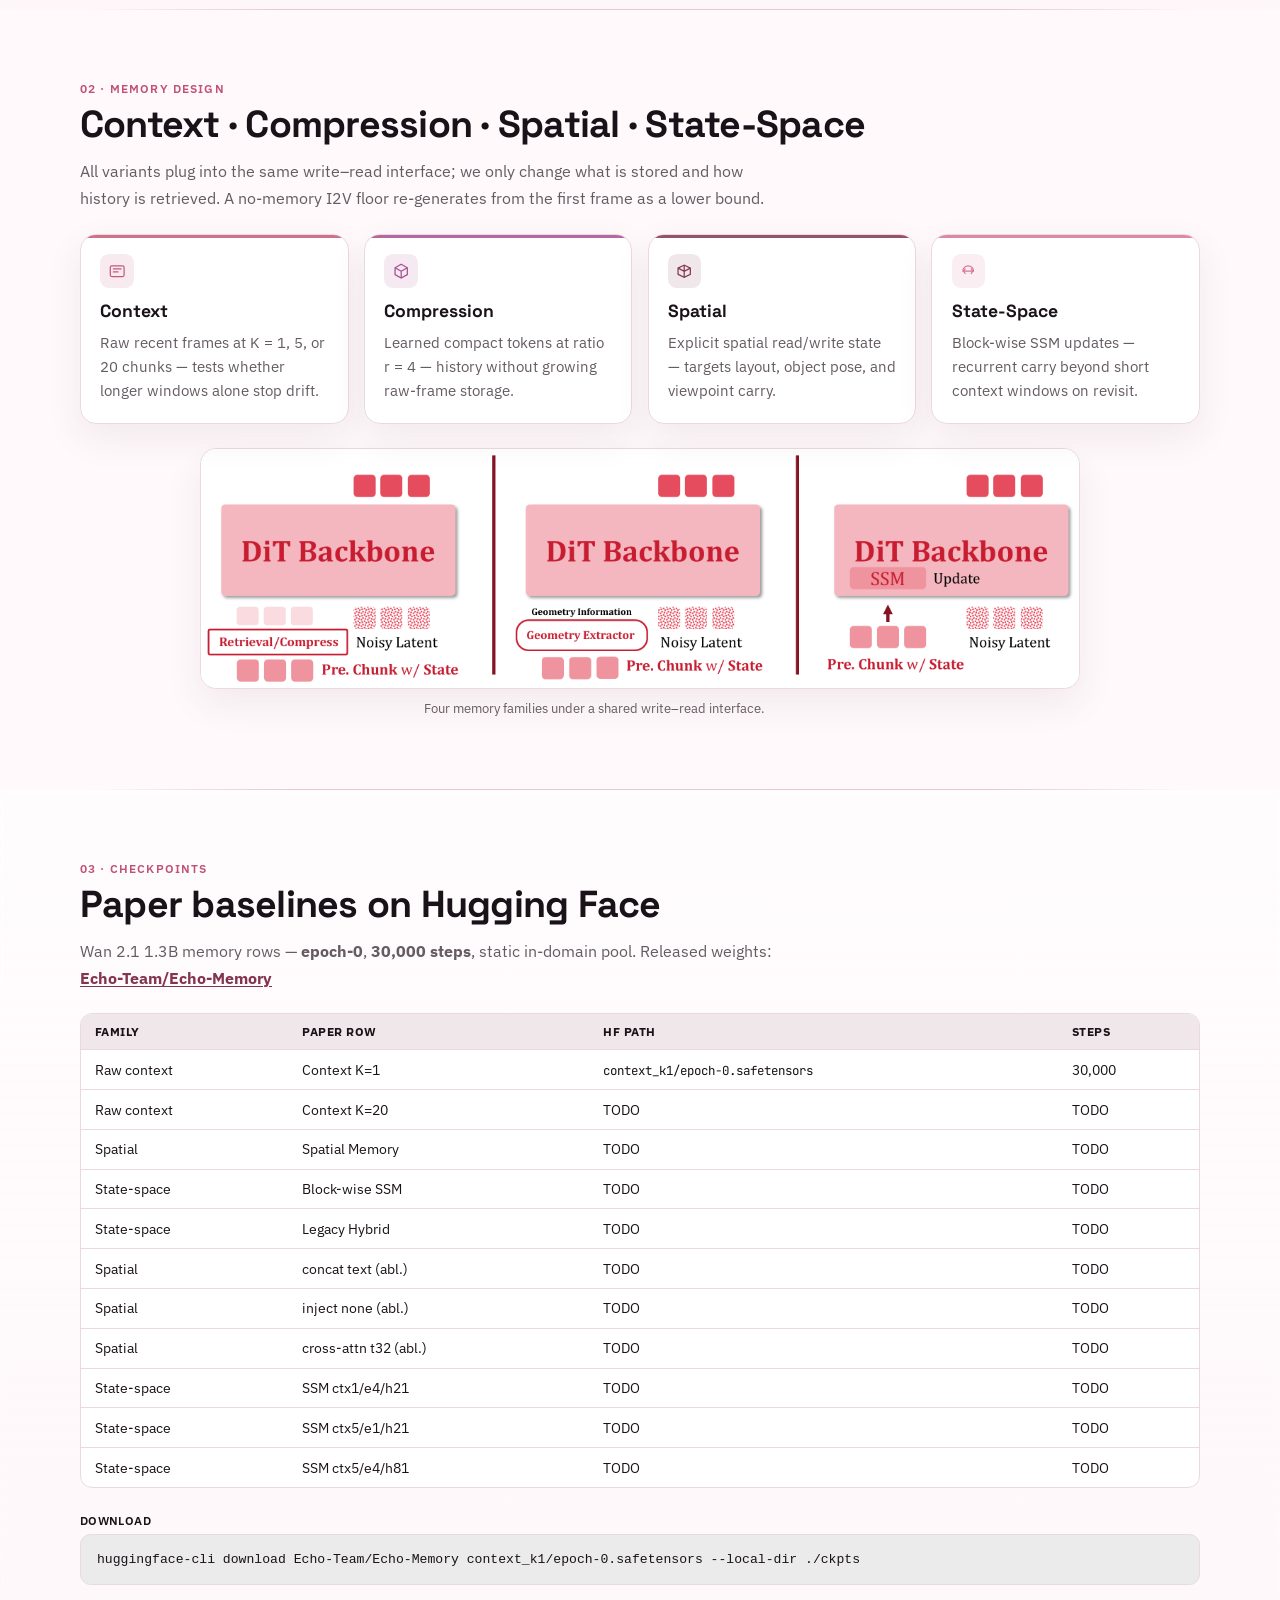
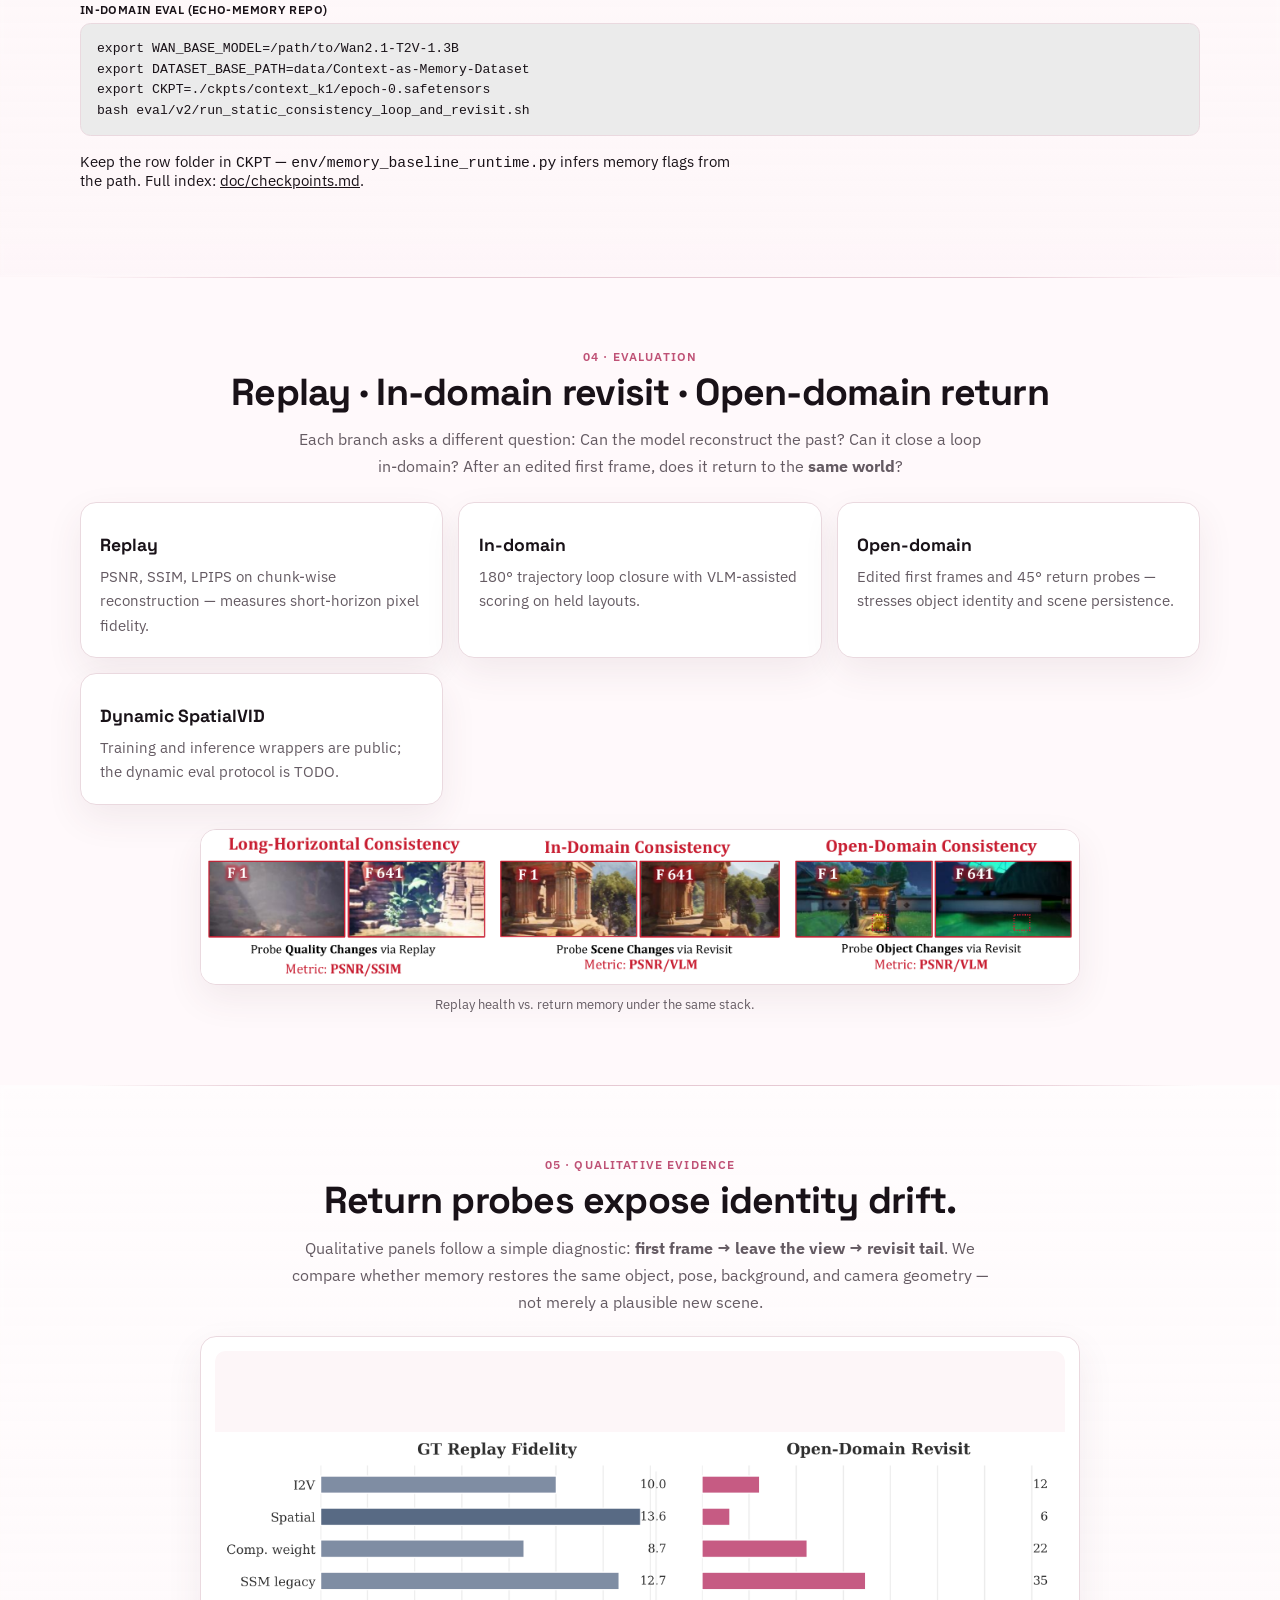
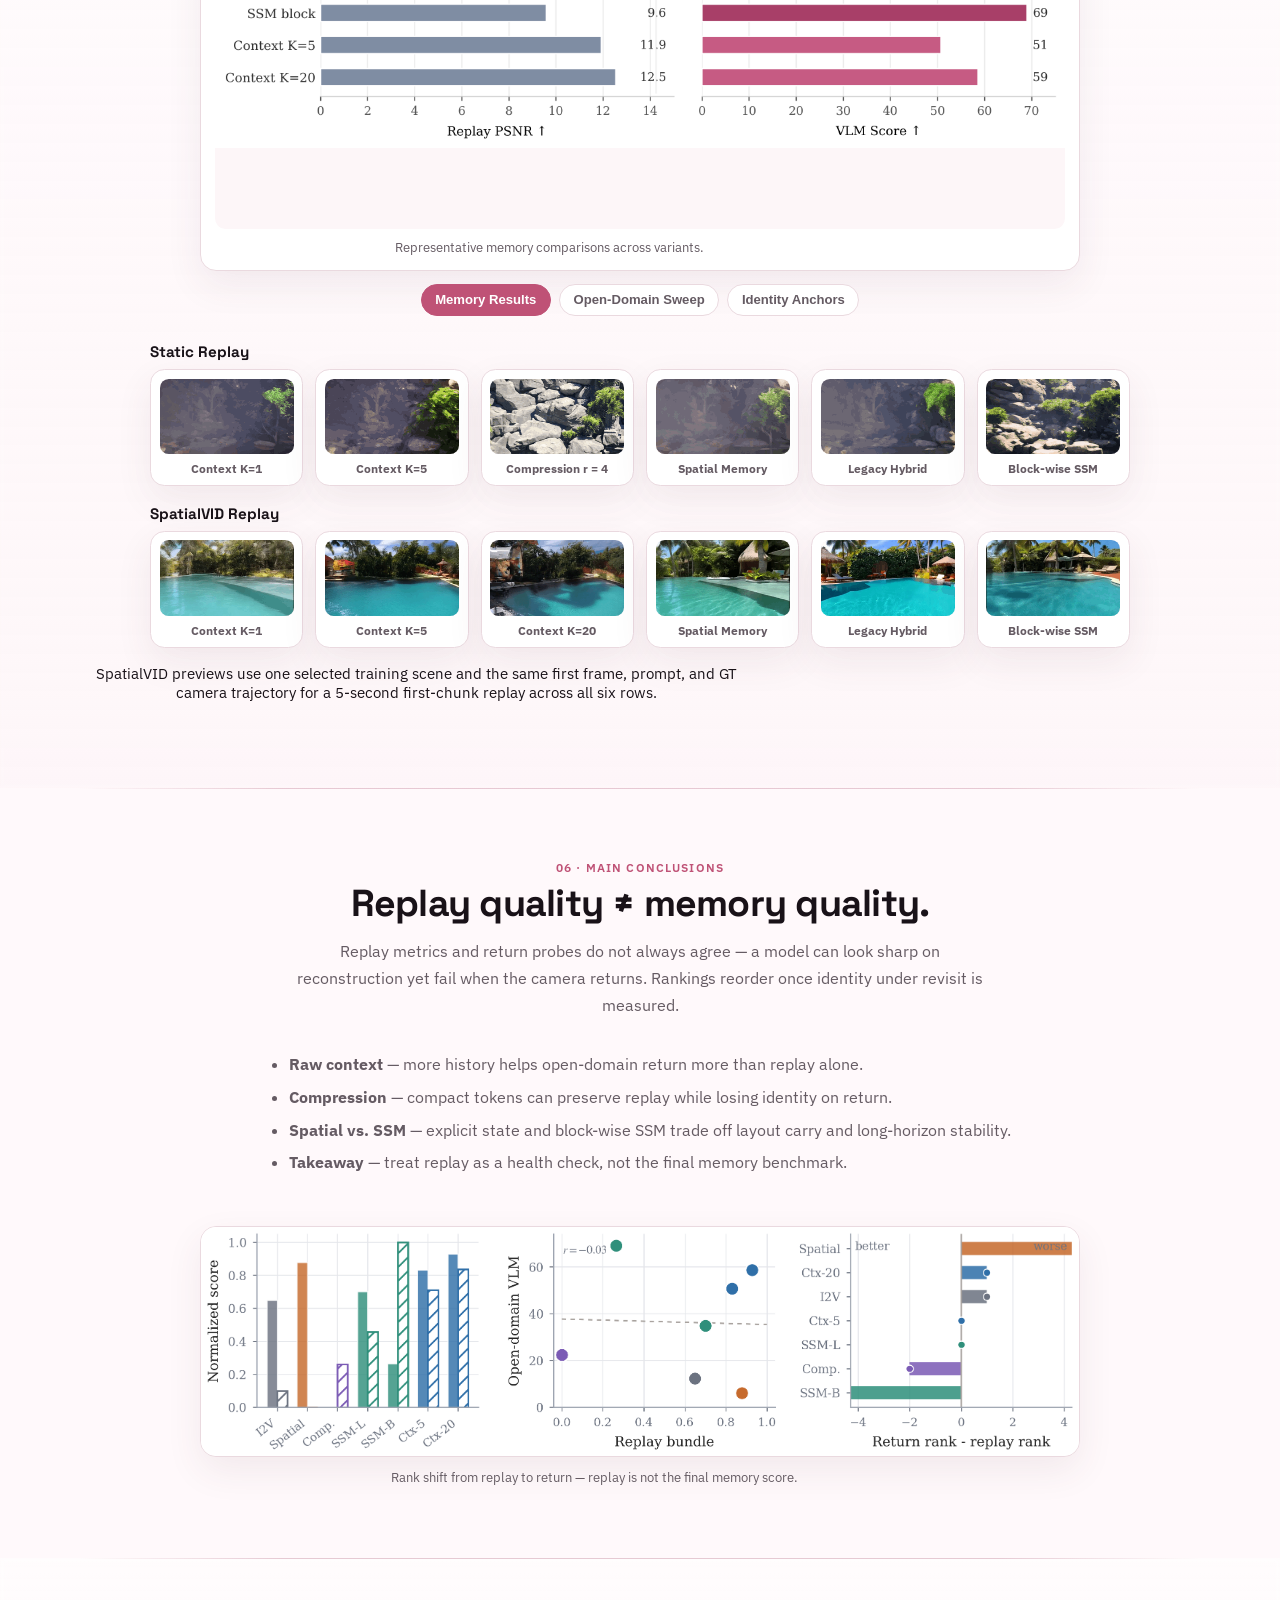
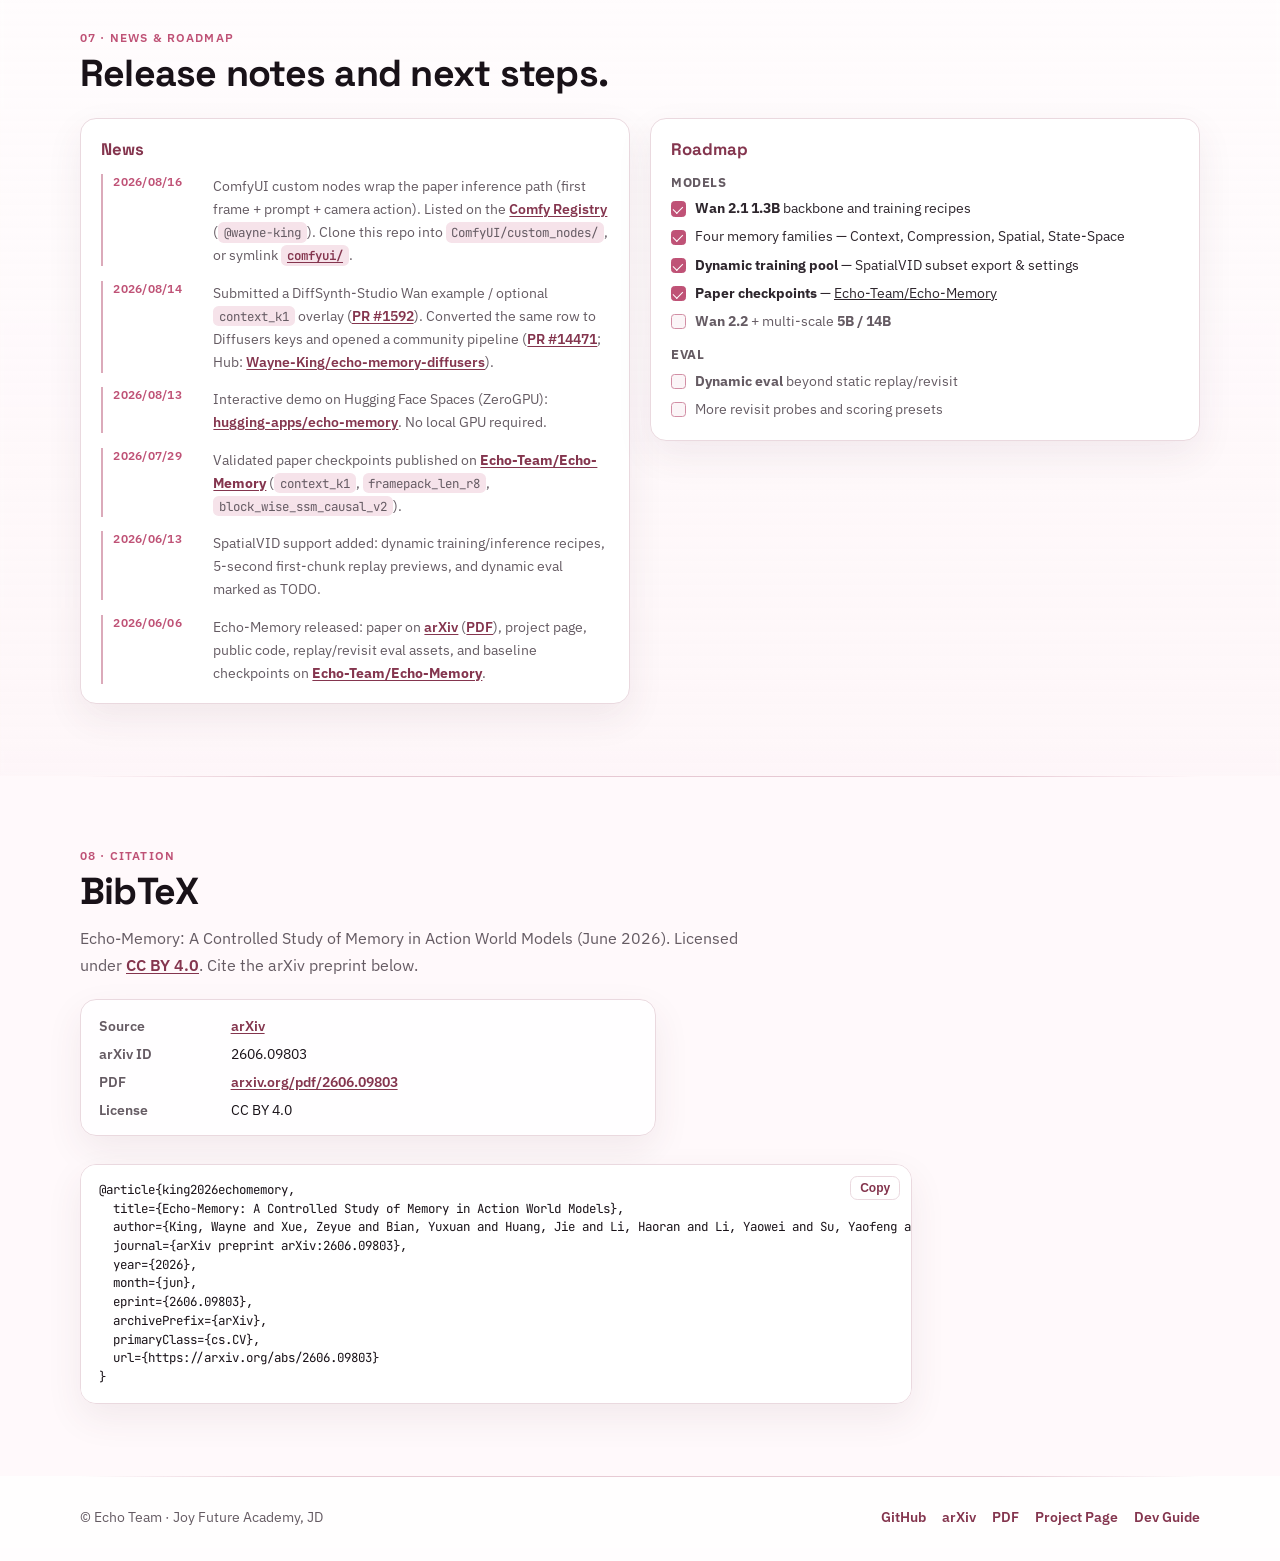
==== commit d58984dc: "Publish project page from main (1e7c03e)" ====
--- a/index.html
+++ b/index.html
@@ -669,7 +669,7 @@
           <a href="https://echo-team-joy-future-academy-jd.github.io/Echo-Memory/" data-i18n="footer.pp">Project Page</a>
           <a href="developer.html" data-i18n="nav.developer">Developer Guide</a>
         </div>
-        <p class="build-id" hidden aria-hidden="true">site-build-4c23faf</p>
+        <p class="build-id" hidden aria-hidden="true">site-build-1e7c03e</p>
       </div>
     </footer>
   </div>
